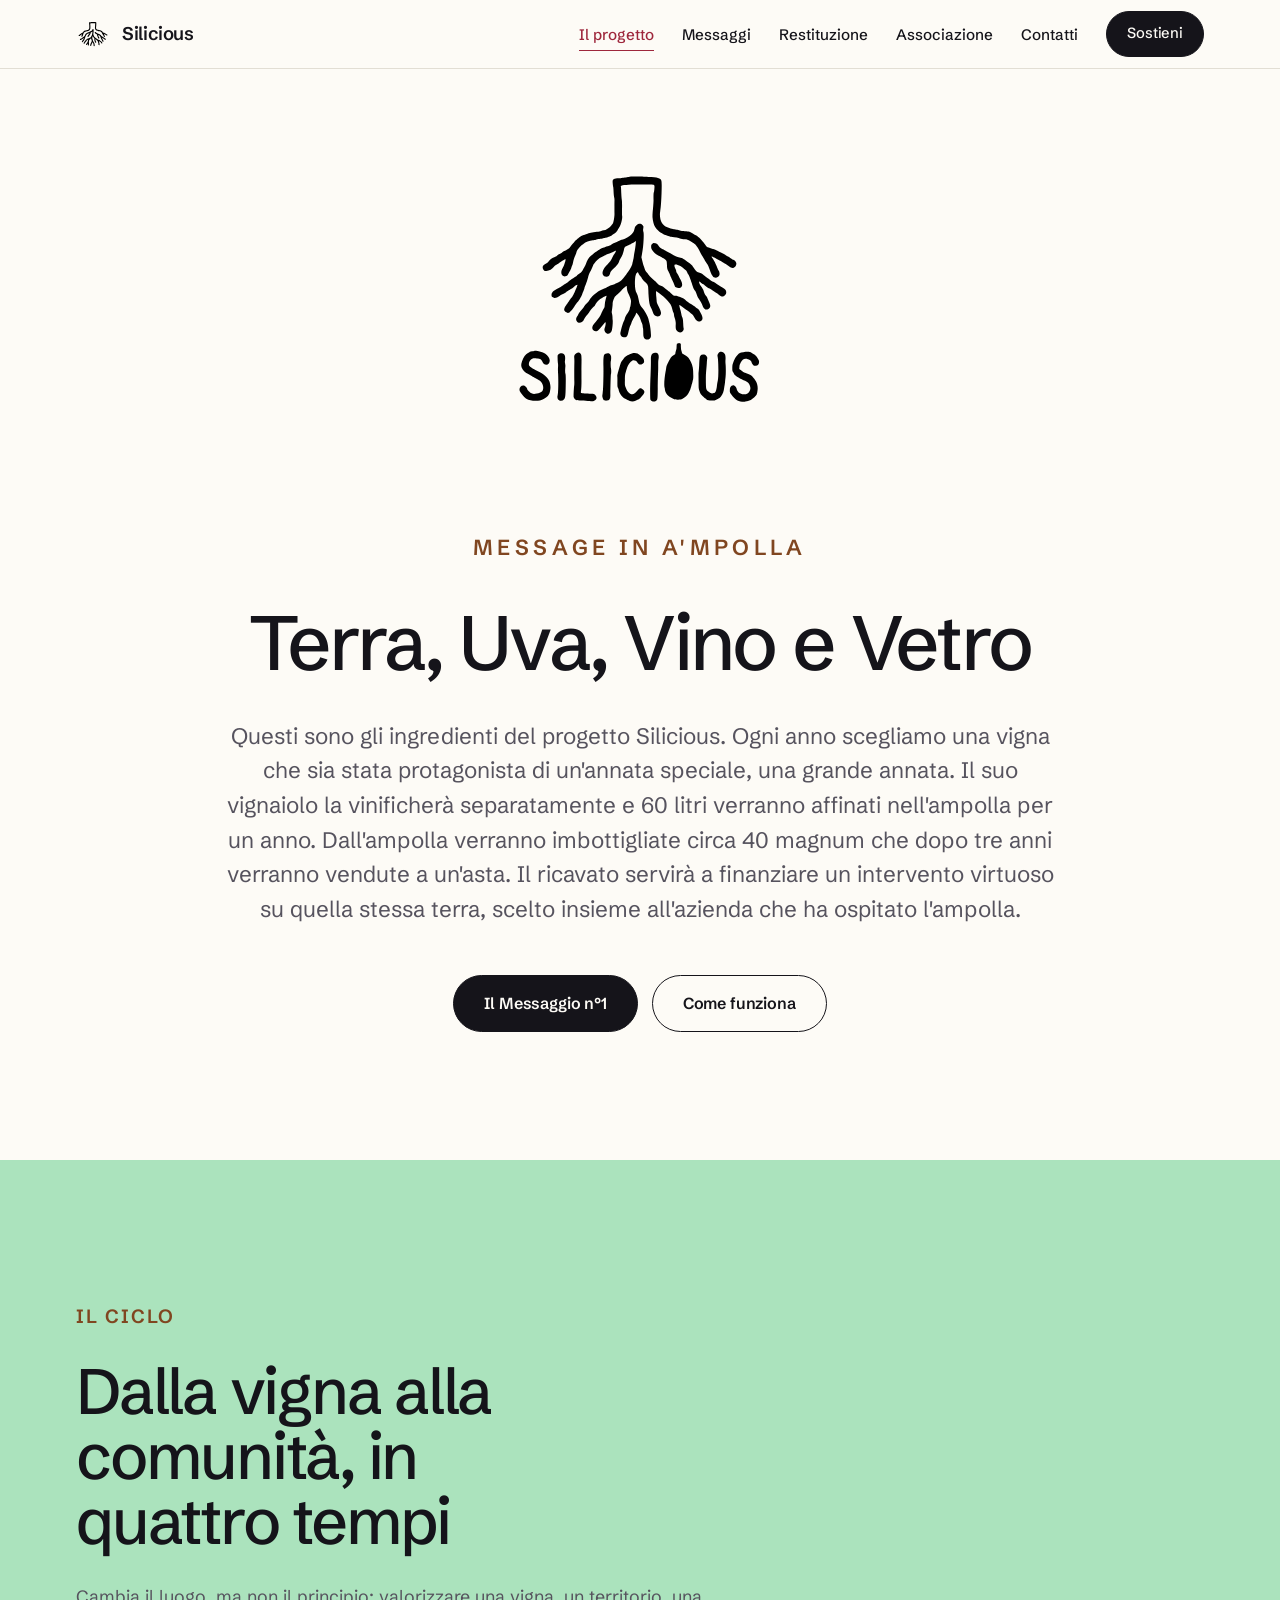
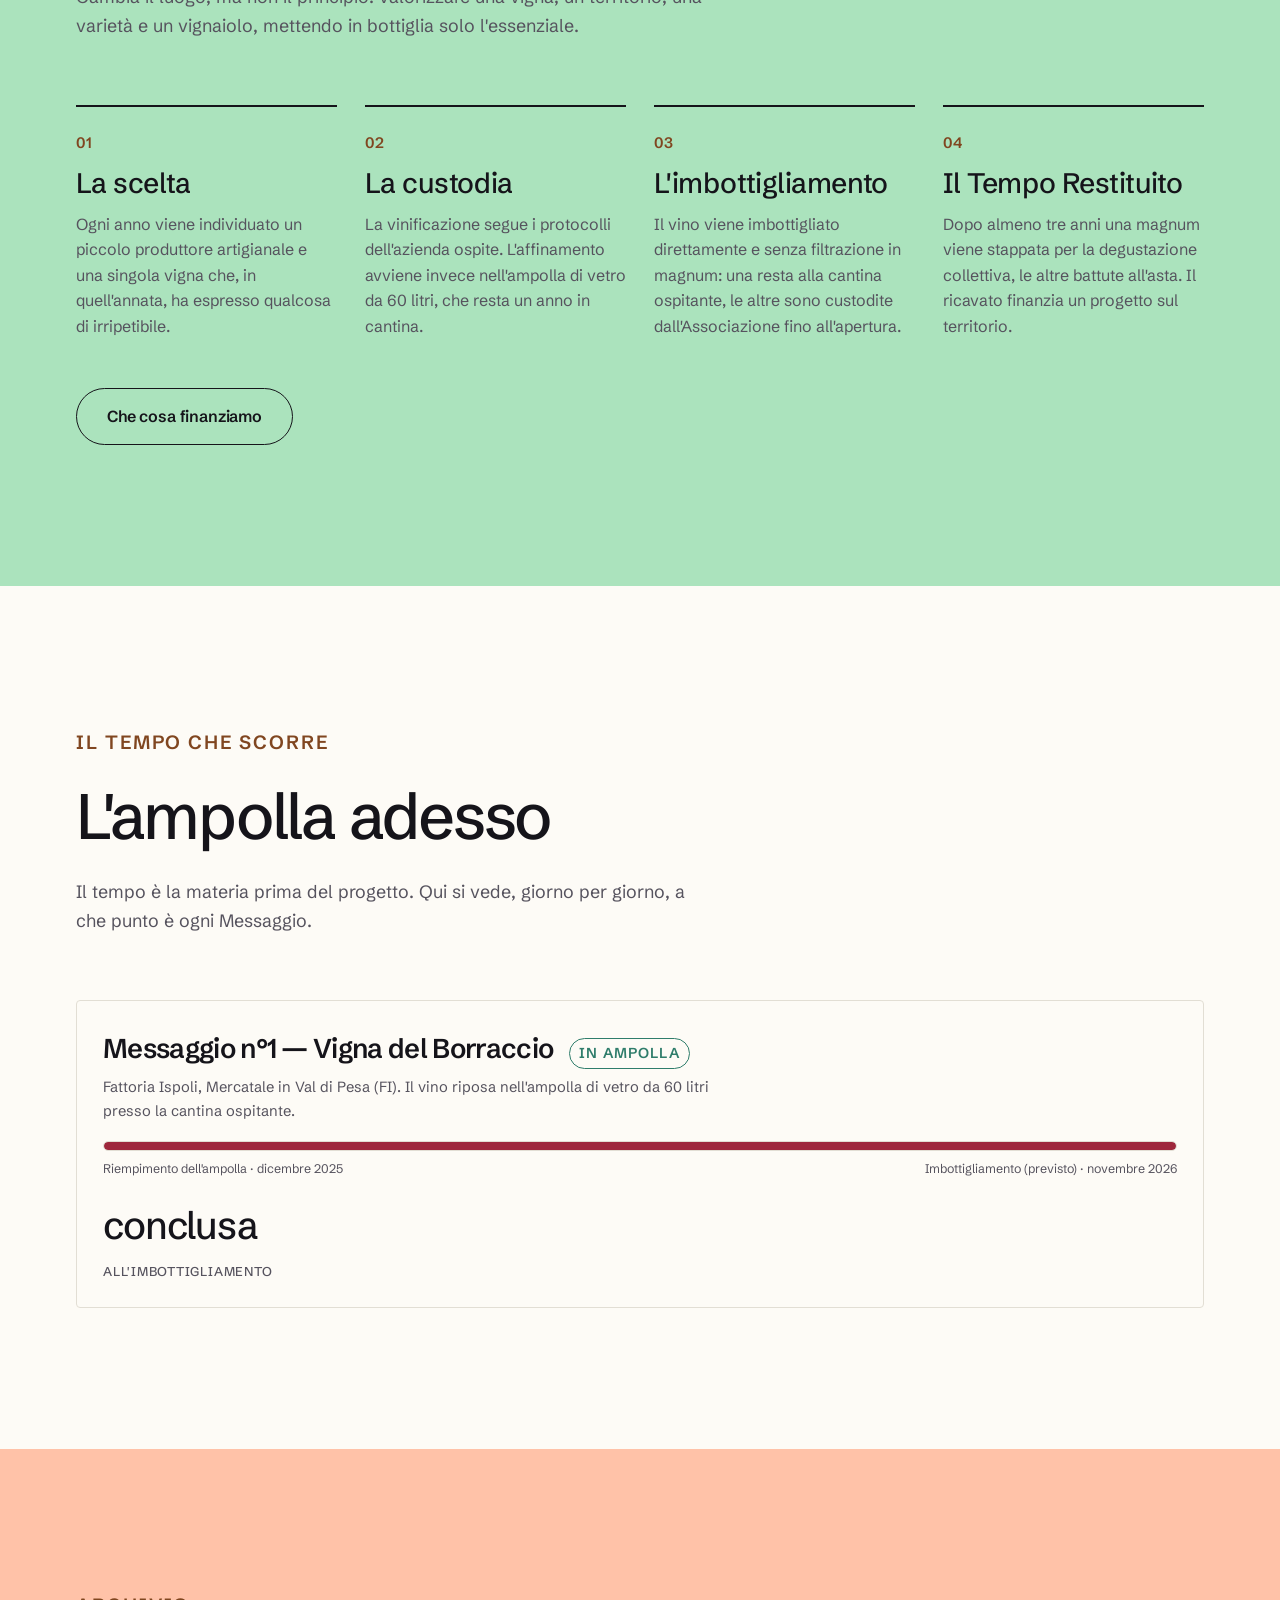
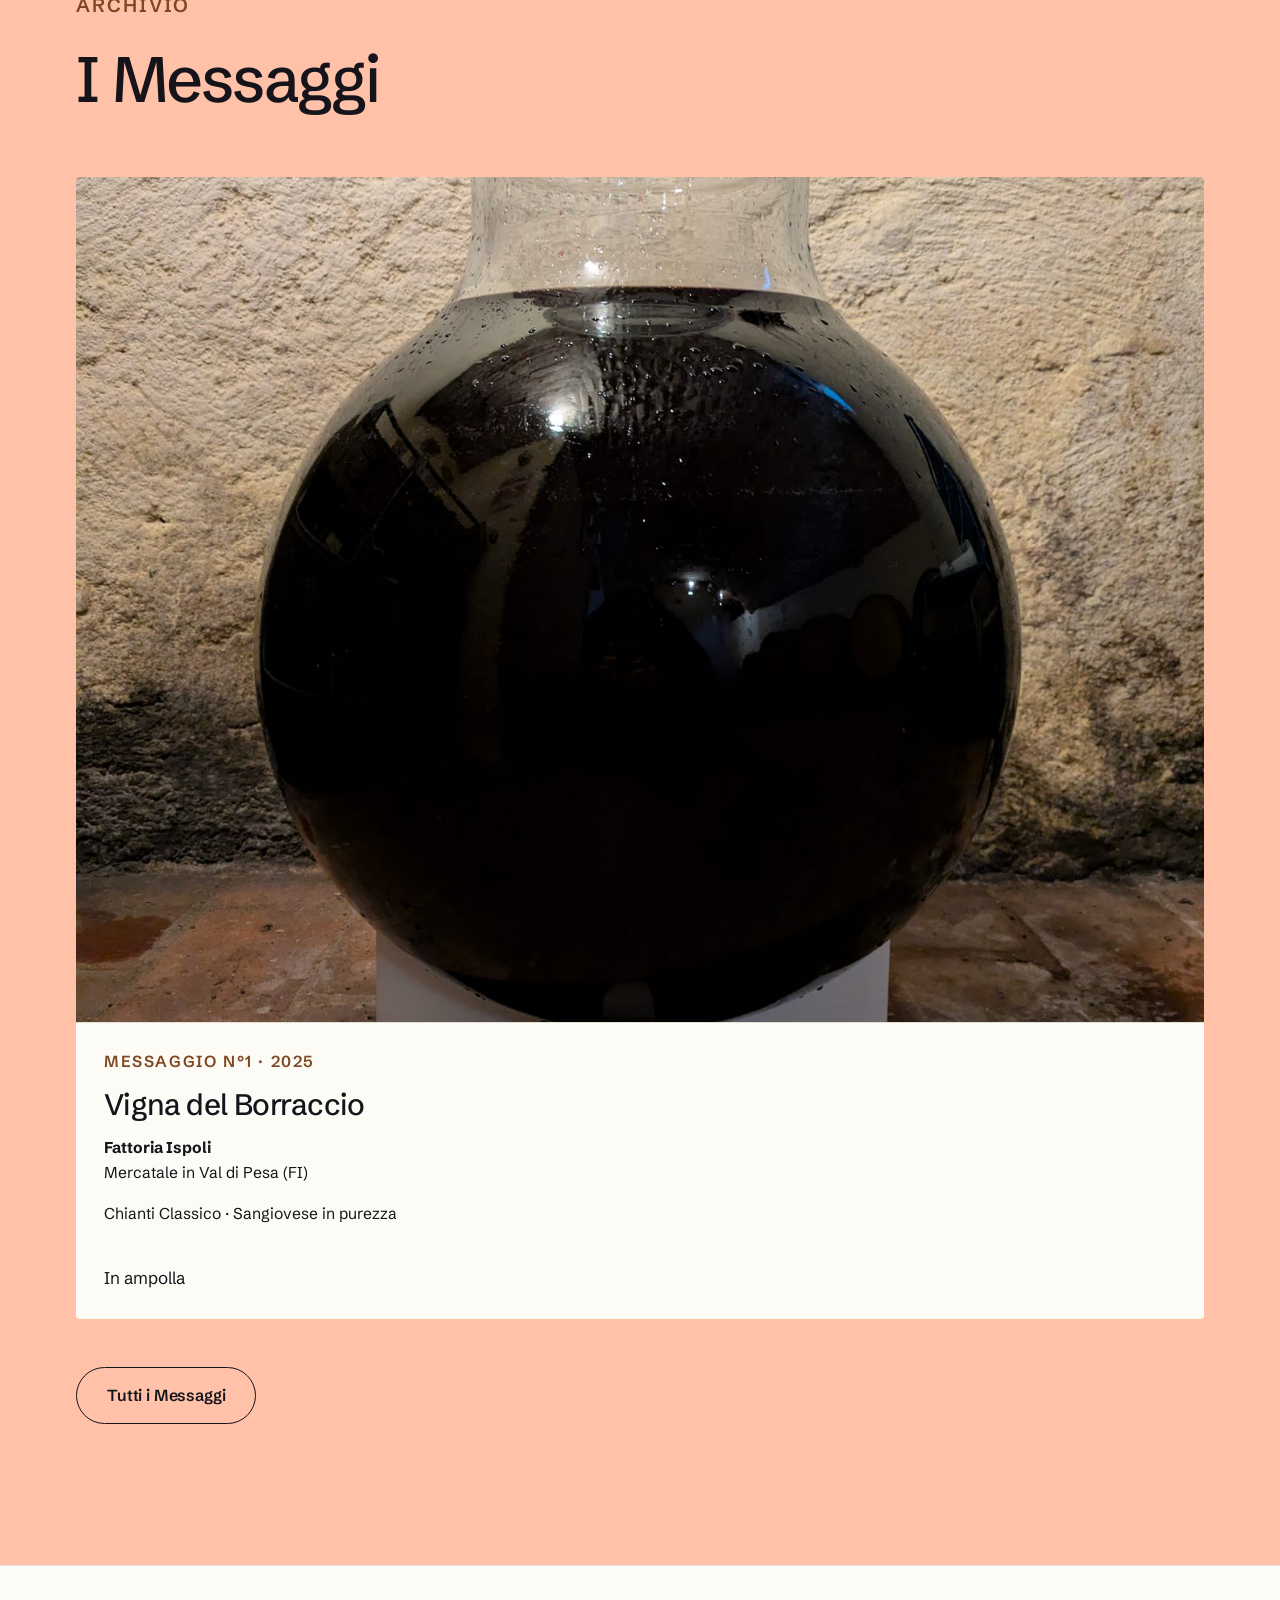
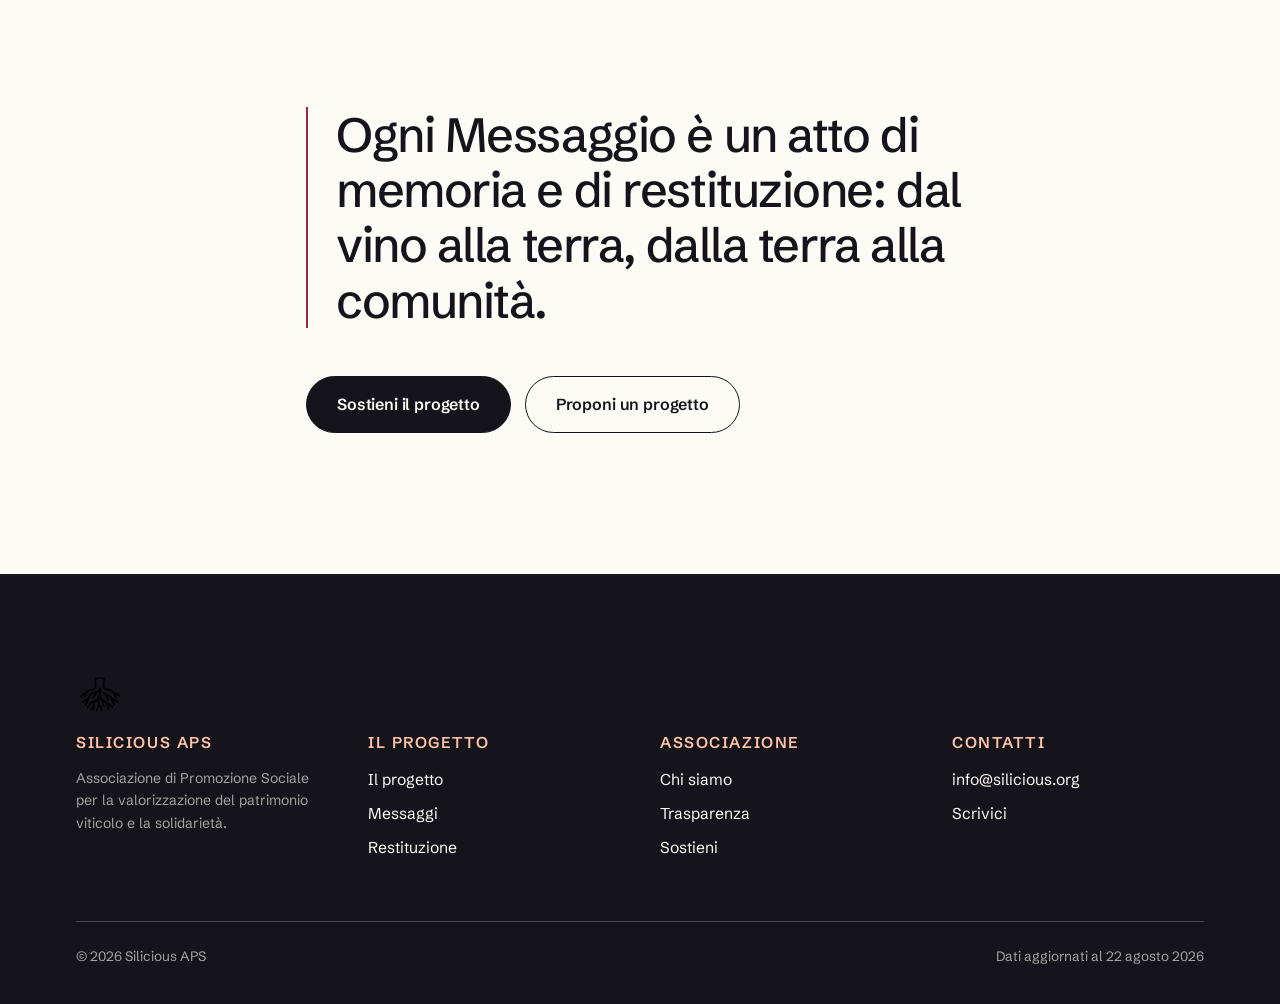
==== index.html @ 5ce710e5 "Tolta l'illustrazione, picciolo rifatto sulla foto, marchio con margini veri - Illustrazione rimossa" ====
<!DOCTYPE html>
<html lang="it">
<head>
<meta charset="utf-8">
<meta name="viewport" content="width=device-width, initial-scale=1">
<title>Silicious — Message in a'mpolla</title>
<meta name="description" content="Ogni anno un solo vino, da una sola vigna e dal suo vignaiolo, custodito in un'ampolla di vetro da 60 litri. Silicious APS trasforma il tempo del vino in progetti per la terra e per la comunità.">
<link rel="canonical" href="https://silicious.org/">
<link rel="alternate" hreflang="it" href="https://silicious.org/">
<link rel="icon" href="assets/img/logo-mark.svg?v=3" type="image/svg+xml">
<meta property="og:type" content="website">
<meta property="og:title" content="Silicious — Message in a'mpolla">
<meta property="og:description" content="Un solo vino, una sola vigna, un'ampolla di vetro da 60 litri. Ogni Messaggio è un atto di memoria e di restituzione.">
<meta property="og:url" content="https://silicious.org/">
<meta property="og:image" content="https://silicious.org/assets/img/logo.png">
<meta property="og:locale" content="it_IT">
<link rel="preconnect" href="https://fonts.googleapis.com">
<link rel="preconnect" href="https://fonts.gstatic.com" crossorigin>
<link href="https://fonts.googleapis.com/css2?family=Schibsted+Grotesk:wght@400;500;600;700&display=swap" rel="stylesheet">
<link rel="stylesheet" href="assets/css/style.css">
</head>
<body>
<a class="salta-al-contenuto" href="#contenuto">Salta al contenuto</a>

<header class="site-header">
  <div class="container">
    <a class="marchio" href="index.html">
      <img src="assets/img/logo-mark.svg?v=3" alt="" width="38" height="38">
      <b>Silicious</b>
    </a>
    <button class="menu-toggle" aria-expanded="false" aria-controls="nav-principale">Menu</button>
    <nav class="nav" id="nav-principale" aria-label="Navigazione principale">
      <ul>
        <li><a href="index.html" aria-current="page">Il progetto</a></li>
        <li><a href="messaggi/index.html">Messaggi</a></li>
        <li><a href="progetti/index.html">Restituzione</a></li>
        <li><a href="associazione/index.html">Associazione</a></li>
        <li><a href="contatti/index.html">Contatti</a></li>
        <li><a class="btn" href="sostieni/index.html">Sostieni</a></li>
      </ul>
    </nav>
  </div>
</header>

<main id="contenuto">

  <section class="hero">
    <div class="container">
      <img class="logo-grande" src="assets/img/logo.svg?v=3" alt="Silicious" width="260" height="260">
      <p class="tagline">Message in a'mpolla</p>
      <h1 class="payoff">Terra, Uva, Vino e Vetro</h1>
      <p class="sottotitolo">Questi sono gli ingredienti del progetto Silicious. Ogni anno
        scegliamo una vigna che sia stata protagonista di un'annata speciale, una grande annata.
        Il suo vignaiolo la vinificherà separatamente e 60 litri verranno affinati nell'ampolla
        per un anno. Dall'ampolla verranno imbottigliate circa 40 magnum che dopo tre anni
        verranno vendute a un'asta. Il ricavato servirà a finanziare un intervento virtuoso su
        quella stessa terra, scelto insieme all'azienda che ha ospitato l'ampolla.</p>
      <div class="btn-riga">
        <a class="btn" href="messaggi/messaggio-01.html">Il Messaggio n°1</a>
        <a class="btn btn-ghost" href="#il-ciclo">Come funziona</a>
      </div>
    </div>
  </section>

  <section class="alt" id="il-ciclo">
    <div class="container">
      <div class="intestazione-sezione">
        <p class="occhiello">Il ciclo</p>
        <h2>Dalla vigna alla comunità, in quattro tempi</h2>
        <p class="guida">Cambia il luogo, ma non il principio: valorizzare una vigna, un territorio,
          una varietà e un vignaiolo, mettendo in bottiglia solo l'essenziale.</p>
      </div>
      <div class="griglia griglia-4">
        <article class="passo">
          <span class="num">01</span>
          <h3>La scelta</h3>
          <p>Ogni anno viene individuato un piccolo produttore artigianale e una singola vigna che,
            in quell'annata, ha espresso qualcosa di irripetibile.</p>
        </article>
        <article class="passo">
          <span class="num">02</span>
          <h3>La custodia</h3>
          <p>La vinificazione segue i protocolli dell'azienda ospite. L'affinamento avviene invece
            nell'ampolla di vetro da 60 litri, che resta un anno in cantina.</p>
        </article>
        <article class="passo">
          <span class="num">03</span>
          <h3>L'imbottigliamento</h3>
          <p>Il vino viene imbottigliato direttamente e senza filtrazione in magnum: una resta alla
            cantina ospitante, le altre sono custodite dall'Associazione fino all'apertura.</p>
        </article>
        <article class="passo">
          <span class="num">04</span>
          <h3>Il Tempo Restituito</h3>
          <p>Dopo almeno tre anni una magnum viene stappata per la degustazione collettiva, le altre
            battute all'asta. Il ricavato finanzia un progetto sul territorio.</p>
        </article>
      </div>
      <div class="btn-riga">
        <a class="btn btn-ghost" href="progetti/index.html">Che cosa finanziamo</a>
      </div>
    </div>
  </section>

  <section>
    <div class="container">
      <div class="intestazione-sezione">
        <p class="occhiello">Il tempo che scorre</p>
        <h2>L'ampolla adesso</h2>
        <p class="guida">Il tempo è la materia prima del progetto. Qui si vede, giorno per giorno,
          a che punto è ogni Messaggio.</p>
      </div>
      <div data-blocco="tempo"></div>
    </div>
  </section>

  <section class="alt">
    <div class="container">
      <div class="intestazione-sezione">
        <p class="occhiello">Archivio</p>
        <h2>I Messaggi</h2>
      </div>
      <div class="griglia griglia-3" data-blocco="archivio" data-base=""></div>
      <div class="btn-riga">
        <a class="btn btn-ghost" href="messaggi/index.html">Tutti i Messaggi</a>
      </div>
    </div>
  </section>

  <section class="bordo-sopra">
    <div class="container stretto centro">
      <blockquote class="citazione" style="text-align:left">
        Ogni Messaggio è un atto di memoria e di restituzione: dal vino alla terra,
        dalla terra alla comunità.
      </blockquote>
      <div class="btn-riga" style="justify-content:flex-start">
        <a class="btn" href="sostieni/index.html">Sostieni il progetto</a>
        <a class="btn btn-ghost" href="progetti/index.html#proponi">Proponi un progetto</a>
      </div>
    </div>
  </section>

</main>

<footer class="site-footer">
  <div class="container">
    <img class="logo-piede" src="assets/img/logo-mark.svg?v=3" alt="" width="44" height="44">
    <div class="griglia griglia-4">
      <div>
        <h4>Silicious APS</h4>
        <p class="piccolo guida">Associazione di Promozione Sociale per la valorizzazione del
          patrimonio viticolo e la solidarietà.</p>
      </div>
      <div>
        <h4>Il progetto</h4>
        <ul>
          <li><a href="index.html">Il progetto</a></li>
          <li><a href="messaggi/index.html">Messaggi</a></li>
          <li><a href="progetti/index.html">Restituzione</a></li>
        </ul>
      </div>
      <div>
        <h4>Associazione</h4>
        <ul>
          <li><a href="associazione/index.html">Chi siamo</a></li>
          <li><a href="associazione/index.html#trasparenza">Trasparenza</a></li>
          <li><a href="sostieni/index.html">Sostieni</a></li>
        </ul>
      </div>
      <div>
        <h4>Contatti</h4>
        <ul>
          <li><a data-mailto href="#"></a></li>
          <li><a href="contatti/index.html">Scrivici</a></li>
        </ul>
      </div>
    </div>
    <div class="coda">
      <span>© <span data-testo="anno">2026</span> Silicious APS</span>
      <span>Dati aggiornati al <span data-testo="aggiornato">—</span></span>
    </div>
  </div>
</footer>

<script src="data/contenuti.js"></script>
<script src="assets/js/site.js"></script>
</body>
</html>
---- assets/css/style.css ----
/* ==========================================================================
   Silicious APS — foglio di stile unico
   Palette e tipografia del progetto. Modificare qui i colori del sito.
   ========================================================================== */

/* --------------------------------------------------------------------------
   PALETTE E CARATTERE
   Un solo carattere su tutto il sito, usato in pesi diversi.
   I colori sono tutti qui: cambiando questo blocco cambia tutto il sito.
   -------------------------------------------------------------------------- */

:root {
  /* Fondo e inchiostro */
  --carta:      #FDFBF6;
  --inchiostro: #15141A;
  --inchiostro-lieve: #56535E;
  --linea:      #E2DED4;

  /* I tre pastelli che si alternano di sezione in sezione */
  --pastello-1: #FFC2A8;   /* pesca */
  --pastello-2: #ABE3BD;   /* verde vigna */
  --pastello-3: #ADD0F7;   /* cielo */
  --carta-alt:  var(--pastello-1);

  /* Accenti */
  --vino:  #9E273C;        /* accento primario: bottoni, numeri, sottolineature */
  --terra: #804620;        /* occhielli e dettagli */
  --vetro: #2F7D6B;        /* seconda serie nei grafici */
  --oro:   #C99A2E;

  /* Tipografia — un solo carattere, due ruoli */
  --testo:  "Schibsted Grotesk", -apple-system, BlinkMacSystemFont, "Segoe UI", Roboto, Helvetica, Arial, sans-serif;
  --titoli: var(--testo);
  --serif:  var(--testo);   /* retrocompatibilità: nessun secondo carattere */
  --sans:   var(--testo);

  /* Misure */
  --container: 1240px;
  --stretto: 780px;
  --radius: 4px;
}

/* La palette è stata scelta: pesca, verde vigna e cielo su carta calda,
   con il rosso vino come accento. Le varianti di prova sono state rimosse. */

*, *::before, *::after { box-sizing: border-box; }

html { scroll-behavior: smooth; }

body {
  margin: 0;
  background: var(--carta);
  color: var(--inchiostro);
  font-family: var(--testo);
  font-size: clamp(17px, 1.15vw, 19px);
  line-height: 1.6;
  -webkit-font-smoothing: antialiased;
  text-rendering: optimizeLegibility;
}

img, svg { max-width: 100%; height: auto; display: block; }

a { color: var(--vino); text-underline-offset: 4px; text-decoration-thickness: 1.5px; }
a:hover { color: var(--inchiostro); }

h1, h2, h3, h4 {
  font-family: var(--titoli);
  font-weight: 500;
  line-height: 1.02;
  letter-spacing: -0.035em;
  margin: 0 0 .45em;
  text-wrap: balance;
}
h1 { font-size: clamp(3rem, 8.5vw, 6.5rem); }
h2 { font-size: clamp(2.2rem, 5.6vw, 4rem); }
h3 { font-size: clamp(1.35rem, 2.4vw, 1.85rem); letter-spacing: -0.02em; }
h4 { font-size: 1rem; font-weight: 600; letter-spacing: 0; }
p  { margin: 0 0 1em; }

.container { width: 100%; max-width: var(--container); margin-inline: auto; padding-inline: clamp(24px, 5vw, 56px); }
.stretto   { max-width: var(--stretto); }

/* Il testo lungo va tenuto stretto: righe da 65-75 caratteri, non di più. */
section p, .racconto-annata p, .dati dd { max-width: 68ch; }

.occhiello {
  font-size: clamp(1rem, 1.5vw, 1.35rem);
  font-weight: 600;
  letter-spacing: .1em;
  text-transform: uppercase;
  color: var(--terra);
  margin: 0 0 1.4em;
}

.guida { color: var(--inchiostro-lieve); }
.piccolo { font-size: .875rem; }
.centro { text-align: center; }

/* ------------------------------- Header --------------------------------- */

.site-header {
  position: sticky; top: 0; z-index: 50;
  background: color-mix(in srgb, var(--carta) 92%, transparent);
  backdrop-filter: blur(8px);
  border-bottom: 1px solid var(--linea);
}
.site-header .container {
  display: flex; align-items: center; gap: 24px;
  min-height: 68px;
}
.marchio { display: flex; align-items: center; gap: 12px; text-decoration: none; color: var(--inchiostro); }
.marchio svg, .marchio img { width: 34px; height: 34px; }
.marchio b { font-size: 1.15rem; font-weight: 600; letter-spacing: -0.02em; }

.nav { margin-left: auto; }
.nav ul { display: flex; gap: 28px; list-style: none; margin: 0; padding: 0; align-items: center; }
.nav a {
  color: var(--inchiostro); text-decoration: none;
  font-size: .95rem; font-weight: 500;
  padding: 6px 0; border-bottom: 1.5px solid transparent;
}
.nav a:hover { border-bottom-color: var(--terra); }
.nav a[aria-current="page"] { border-bottom-color: var(--vino); color: var(--vino); }

/* Il bottone dentro il menu è pur sempre una ".nav a": senza queste righe
   eredita il colore scuro del testo di navigazione e diventa nero su nero. */
.nav a.btn,
.nav a.btn[aria-current="page"] {
  color: var(--carta); border: 1.5px solid var(--inchiostro); border-bottom-color: var(--inchiostro);
}
.nav a.btn:hover { color: #fff; border-color: var(--vino); }

.menu-toggle {
  display: none; margin-left: auto;
  background: none; border: 1px solid var(--linea); border-radius: var(--radius);
  padding: 8px 12px; font: inherit; font-size: .85rem; cursor: pointer; color: inherit;
}

@media (max-width: 860px) {
  .menu-toggle { display: block; }
  .nav { display: none; margin-left: 0; width: 100%; }
  .site-header .container { flex-wrap: wrap; padding-block: 12px; }
  .nav.aperto { display: block; }
  .nav ul { flex-direction: column; align-items: flex-start; gap: 2px; padding-bottom: 14px; }
  .nav li { width: 100%; }
  .nav a { display: block; padding: 10px 0; border-bottom: 1px solid var(--linea); width: 100%; }
}

/* ------------------------------ Bottoni --------------------------------- */

.btn {
  display: inline-block;
  background: var(--inchiostro); color: var(--carta);
  padding: 15px 30px; border-radius: 999px;
  font-size: 1rem; font-weight: 600; letter-spacing: -0.01em;
  text-decoration: none; border: 1.5px solid var(--inchiostro); cursor: pointer;
  transition: background .15s ease, color .15s ease, border-color .15s ease;
}
.btn:hover { background: var(--vino); border-color: var(--vino); color: #fff; }
.btn-ghost { background: transparent; color: var(--inchiostro); }
.btn-ghost:hover { background: var(--inchiostro); border-color: var(--inchiostro); color: var(--carta); }
.btn-riga { display: flex; flex-wrap: wrap; gap: 14px; margin-top: clamp(32px, 4vw, 48px); }

/* Nel menu il bottone resta piccolo, altrimenti sfonda la barra. */
.nav .btn { padding: 10px 20px; font-size: .92rem; }

/* ------------------------------ Sezioni --------------------------------- */

section { padding-block: clamp(72px, 11vw, 160px); }
section.bordo-sopra { border-top: 1px solid var(--linea); }

/* I pastelli si alternano da soli lungo la pagina: nessuna classe da scegliere
   a mano, basta marcare la sezione come "alt". */
section.alt:nth-of-type(3n+1) { background: var(--pastello-1); }
section.alt:nth-of-type(3n+2) { background: var(--pastello-2); }
section.alt:nth-of-type(3n)   { background: var(--pastello-3); }

/* Il titolo va tenuto corto perché è grande; il paragrafo sotto no, altrimenti
   verrebbe strozzato su tre parole per riga. */
.intestazione-sezione { max-width: 74ch; margin-bottom: clamp(40px, 5vw, 72px); }
.intestazione-sezione h1,
.intestazione-sezione h2 { max-width: 18ch; }
.intestazione-sezione p.guida { max-width: 58ch; font-size: 1.05em; }

/* -------------------------------- Hero ---------------------------------- */

/* L'apertura è centrata: il marchio disegnato sta al centro della pagina e
   tutto quello che segue si allinea a lui. */
.hero { padding-block: clamp(48px, 7vw, 96px) clamp(64px, 10vw, 140px); text-align: center; }
.hero .logo-grande {
  width: min(300px, 62vw); margin: 0 auto clamp(40px, 6vw, 72px); color: var(--inchiostro);
}
.hero .payoff {
  font-size: clamp(2.4rem, 6.4vw, 4.8rem);
  font-weight: 500; line-height: 1.05; letter-spacing: -0.035em;
  max-width: 20ch; margin: 0 auto .45em; color: var(--inchiostro);
}
.hero .sottotitolo {
  max-width: 60ch; margin: 0 auto; color: var(--inchiostro-lieve);
  font-size: clamp(1.1rem, 1.8vw, 1.4rem); line-height: 1.55;
}
.hero .btn-riga { justify-content: center; }
/* Senza margin-inline auto il blocco resterebbe a sinistra e il testo si
   centrerebbe dentro di lui invece che nella pagina. */
.hero .tagline { margin: 0 auto clamp(24px, 3vw, 38px); max-width: none; }

.tagline {
  font-size: clamp(1.05rem, 1.7vw, 1.45rem); font-weight: 600;
  letter-spacing: .2em; text-transform: uppercase; color: var(--terra);
  margin: 0 0 clamp(20px, 3vw, 34px);
}

/* ------------------------------- Griglie -------------------------------- */

.griglia { display: grid; gap: 28px; }
.griglia-2 { grid-template-columns: repeat(auto-fit, minmax(280px, 1fr)); }
.griglia-3 { grid-template-columns: repeat(auto-fit, minmax(260px, 1fr)); }
.griglia-4 { grid-template-columns: repeat(auto-fit, minmax(210px, 1fr)); }

/* --------------------------------- KPI ---------------------------------- */

.kpi { text-align: left; border-top: 2px solid var(--inchiostro); padding-top: 20px; }
.kpi .numero {
  font-size: clamp(3rem, 6.5vw, 4.6rem); font-weight: 500; letter-spacing: -0.045em;
  line-height: .95; color: var(--inchiostro); display: block; margin-bottom: 14px;
}
.kpi .etichetta {
  font-size: 1.08rem; letter-spacing: .05em; text-transform: uppercase;
  color: var(--inchiostro-lieve); font-weight: 600;
}
.kpi .nota { font-size: .8rem; color: var(--terra); margin-top: 6px; }

/* ------------------------------- Schede --------------------------------- */

.scheda {
  background: var(--carta);
  border: 0; border-radius: var(--radius);
  padding: clamp(28px, 3vw, 40px);
  display: flex; flex-direction: column;
}
section.alt .scheda { background: var(--carta); }
.scheda h3 { margin-bottom: .5em; }
.scheda p:last-child { margin-bottom: 0; }
.scheda p { font-size: .98rem; }
.scheda .meta {
  font-size: 1rem; letter-spacing: .1em; text-transform: uppercase;
  color: var(--terra); margin-bottom: 16px; font-weight: 600;
}
.scheda-link { text-decoration: none; color: inherit; transition: transform .2s ease; }
.scheda-link:hover { transform: translateY(-4px); }
.scheda .piede { margin-top: auto; padding-top: 22px; }

/* Passi del ciclo */
.passo { position: relative; padding-top: 24px; border-top: 2px solid var(--inchiostro); }
.passo .num {
  font-size: .95rem; font-weight: 600; color: var(--terra);
  display: block; margin-bottom: 14px; letter-spacing: .08em;
}
.passo h3 { font-size: clamp(1.4rem, 2.2vw, 1.9rem); margin-bottom: .5em; }
.passo p { font-size: 1rem; color: var(--inchiostro-lieve); margin-bottom: 0; }

/* ---------------------------- Barre del tempo --------------------------- */

.tempo { border: 1px solid var(--linea); border-radius: var(--radius); padding: 26px; background: var(--carta); }
.tempo + .tempo { margin-top: 18px; }
.tempo .testata { display: flex; flex-wrap: wrap; gap: 8px 16px; align-items: baseline; margin-bottom: 6px; }
.tempo .titolo { font-size: clamp(1.3rem, 2.2vw, 1.7rem); font-weight: 600; letter-spacing: -0.025em; }
.tempo .fase {
  font-size: .9rem; letter-spacing: .08em; text-transform: uppercase; font-weight: 600;
  padding: 3px 9px; border-radius: 999px; border: 1px solid var(--linea); color: var(--inchiostro-lieve);
}
.tempo .fase.ampolla   { border-color: var(--vetro); color: var(--vetro); }
.tempo .fase.bottiglia { border-color: var(--vino);  color: var(--vino); }
.tempo .fase.conclusa  { border-color: var(--terra); color: var(--terra); }
.tempo .sottotesto { color: var(--inchiostro-lieve); font-size: .92rem; margin-bottom: 18px; }

.barra { height: 10px; background: rgba(21, 20, 26, .09); border: 1px solid var(--linea); border-radius: 999px; overflow: hidden; }
.barra > i { display: block; height: 100%; background: var(--vino); border-radius: 999px; transition: width .6s ease; }
.barra-estremi {
  display: flex; justify-content: space-between; gap: 12px;
  font-size: .78rem; color: var(--inchiostro-lieve); margin-top: 8px;
}
.conto {
  font-size: clamp(1.8rem, 3vw, 2.4rem); font-weight: 500; letter-spacing: -0.03em; color: var(--inchiostro);
  margin-top: 16px; display: block;
}
.conto small { font-family: var(--sans); font-size: .8rem; color: var(--inchiostro-lieve); letter-spacing: .06em; text-transform: uppercase; display: block; margin-top: 4px; }

/* ------------------------------ Immagini -------------------------------- */

.figura { margin: 0; }
.figura img {
  width: 100%; border-radius: var(--radius);
  background: var(--carta-alt); border: 1px solid var(--linea);
}
.figura figcaption {
  font-size: .86rem; line-height: 1.55; color: var(--inchiostro-lieve);
  margin-top: 12px; padding-left: 14px; border-left: 2px solid var(--terra);
}

.banda-immagine { padding-block: 0; }
.banda-immagine img {
  width: 100%; height: clamp(280px, 52vh, 560px); object-fit: cover;
  border-block: 1px solid var(--linea);
}

.galleria { display: grid; gap: 32px; grid-template-columns: repeat(auto-fit, minmax(300px, 1fr)); }
.galleria .figura img { aspect-ratio: 3 / 4; object-fit: cover; }
.galleria .figura.orizzontale img { aspect-ratio: 4 / 3; }

/* Schede con fotografia di copertina */
.scheda.con-foto { padding: 0; overflow: hidden; }
.scheda.con-foto .copertina {
  width: 100%; aspect-ratio: 4 / 3; object-fit: cover;
  border-bottom: 1px solid var(--linea); background: var(--carta-alt);
}
.scheda.con-foto .corpo { padding: 26px 28px 28px; display: flex; flex-direction: column; flex: 1; }

/* ------------------------ L'ampolla che si riempie ---------------------- */

.ampolla { display: flex; align-items: center; gap: clamp(24px, 5vw, 56px); flex-wrap: wrap; }
.ampolla svg { width: min(240px, 52vw); height: auto; flex: none; }

.ampolla .vetro    { fill: none; stroke: var(--inchiostro); stroke-width: 3; }
.ampolla .acciaio  { fill: none; stroke: var(--inchiostro); stroke-width: 3; stroke-linejoin: round; }
.ampolla .sostegno { fill: none; stroke: var(--inchiostro); stroke-width: 3; stroke-linecap: round; }
.ampolla .riflesso { fill: none; stroke: var(--carta); stroke-width: 5; opacity: .55; stroke-linecap: round; }
.ampolla .pelo     { fill: rgba(255, 255, 255, .35); }

/* --salita è scritta sull'elemento dal JavaScript: 0 = ampolla piena di tempo,
   190 = fase appena cominciata. L'animazione parte dal fondo e sale fino lì.
   Senza animazione (o con "riduci animazioni") resta comunque il valore giusto. */
.ampolla .livello {
  transform: translateY(var(--salita, 190px));
  animation: si-riempie 1.6s cubic-bezier(.22, .61, .36, 1);
}
@keyframes si-riempie { from { transform: translateY(190px); } }

.ampolla-legenda { display: flex; flex-direction: column; gap: 8px; min-width: 210px; }
.ampolla-percento {
  font-size: clamp(3rem, 7vw, 4.4rem); font-weight: 500; letter-spacing: -0.045em; line-height: .95;
  color: var(--vino);
}
.ampolla-fase {
  font-size: .98rem; letter-spacing: .08em; text-transform: uppercase;
  color: var(--terra); font-weight: 600;
}
.ampolla-manca { color: var(--inchiostro-lieve); font-size: .95rem; }

/* --------------------------------- Mappa -------------------------------- */

.mappa-attesa {
  border: 1px dashed var(--linea); border-radius: var(--radius);
  padding: 32px; text-align: center;
  background:
    repeating-linear-gradient(45deg, transparent 0 12px, rgba(169, 123, 79, .05) 12px 24px),
    var(--carta-alt);
}
.mappa-attesa p:last-child { margin: 18px auto 0; max-width: 460px; }
.mappa {
  height: clamp(320px, 50vh, 460px);
  border: 1px solid var(--linea); border-radius: var(--radius);
  background: var(--carta-alt); z-index: 0;
}
.mappa .leaflet-control-attribution { font-size: 11px; }

/* -------------------------- L'azienda ospitante ------------------------- */

.azienda .collegamenti { display: flex; flex-wrap: wrap; gap: 8px 20px; }
.azienda .collegamenti a { font-size: .93rem; font-weight: 500; }

/* --------------------------- Indici dell'annata ------------------------- */

.indici { margin-bottom: 48px; }
.indice {
  border-top: 2px solid var(--inchiostro); padding-top: 20px;
  display: flex; flex-direction: column; gap: 6px;
}
.indice .numero {
  font-size: clamp(3rem, 6.5vw, 4.6rem); font-weight: 500; letter-spacing: -0.045em; line-height: .95;
  color: var(--inchiostro);
}
.indice .numero small { font-size: .4em; color: var(--inchiostro-lieve); }
.indice .etichetta {
  font-size: 1.05rem; letter-spacing: .05em; text-transform: uppercase;
  font-weight: 600; color: var(--inchiostro-lieve);
}
.indice .scarto { font-size: .88rem; color: var(--terra); }
.indice .scarto.su  { color: var(--vino); }
.indice .scarto.giu { color: var(--vetro); }

/* --------------------------- Grafico dell'annata ------------------------ */

/* Su schermo stretto il grafico non si comprime — le etichette diventerebbero
   illeggibili — ma scorre in orizzontale dentro il suo contenitore. */
.grafico { margin: 0 0 44px; overflow-x: auto; padding-block: 8px; }
.grafico svg { width: 100%; min-width: 480px; height: auto; overflow: visible; }
.grafico .barra-media { fill: var(--linea); }
.grafico .barra-anno  { fill: var(--vetro); }
.grafico .linea-temp  { fill: none; stroke: var(--vino); stroke-width: 2.5; stroke-linejoin: round; }
.grafico .punto-temp  { fill: var(--vino); }
.grafico .griglia-linea { stroke: var(--linea); stroke-width: 1; }
.grafico .tacca, .grafico .etichetta-x {
  font-family: var(--sans); font-size: 14px; fill: var(--inchiostro-lieve);
}
.grafico .etichetta-x { text-anchor: middle; font-weight: 500; }
.grafico .tacca.destra { text-anchor: start; fill: var(--vino); }

.legenda-grafico {
  display: flex; flex-wrap: wrap; gap: 10px 26px; margin-top: 18px;
  font-size: .85rem; color: var(--inchiostro-lieve);
  padding-left: 0; border-left: 0;
}
.legenda-grafico .chiave {
  display: inline-block; width: 14px; height: 14px; margin-right: 8px;
  vertical-align: -2px; border-radius: 2px;
}
.legenda-grafico .chiave.media { background: var(--linea); }
.legenda-grafico .chiave.anno  { background: var(--vetro); }
.legenda-grafico .chiave.temp  { background: var(--vino); border-radius: 999px; }

.racconto-annata { max-width: var(--stretto); }
.racconto-annata p:first-child::first-letter {
  font-size: 3.2em; font-weight: 500; line-height: .8;
  float: left; padding: 4px 10px 0 0; color: var(--vino);
}
.fonte-dati {
  border-top: 1px solid var(--linea); padding-top: 16px; margin-top: 36px;
  max-width: var(--stretto);
}

/* --------------------------- Tabelle tecniche --------------------------- */

.dati { border-top: 1px solid var(--inchiostro); margin-top: 8px; }
.dati .riga {
  display: grid; grid-template-columns: minmax(160px, 34%) 1fr; gap: 8px 28px;
  padding: 16px 0; border-bottom: 1px solid var(--linea);
}
.dati dt, .dati .voce {
  font-size: .98rem; letter-spacing: .06em; text-transform: uppercase;
  font-weight: 600; color: var(--inchiostro-lieve); margin: 0;
}
.dati dd, .dati .valore { margin: 0; }
@media (max-width: 620px) { .dati .riga { grid-template-columns: 1fr; gap: 4px; } }

/* --------------------------------- Note --------------------------------- */

.nota-box {
  border-left: 4px solid var(--vino); background: var(--carta);
  padding: 24px 28px; font-size: 1.02rem; color: var(--inchiostro-lieve);
  border-radius: 0 var(--radius) var(--radius) 0;
}
.nota-box strong { color: var(--inchiostro); }

.citazione {
  font-size: clamp(1.9rem, 4.2vw, 3rem); font-weight: 500; letter-spacing: -0.03em; line-height: 1.15;
  border-left: 2px solid var(--vino); padding-left: 28px; margin: 0; color: var(--inchiostro);
}

/* ------------------------------- Moduli --------------------------------- */

.modulo { display: grid; gap: 18px; max-width: var(--stretto); }
.campo { display: flex; flex-direction: column; gap: 6px; }
.campo label { font-size: 1rem; letter-spacing: .05em; text-transform: uppercase; font-weight: 600; color: var(--inchiostro-lieve); }
.campo input, .campo textarea, .campo select {
  font: inherit; font-size: .97rem; color: var(--inchiostro);
  background: var(--carta); border: 1px solid var(--linea); border-radius: var(--radius);
  padding: 11px 13px; width: 100%;
}
.campo input:focus, .campo textarea:focus, .campo select:focus {
  outline: 2px solid var(--vino); outline-offset: 1px; border-color: var(--vino);
}
.campo textarea { min-height: 150px; resize: vertical; }
.campo .aiuto { font-size: .8rem; color: var(--inchiostro-lieve); text-transform: none; letter-spacing: 0; font-weight: 400; }

/* ------------------------------- Footer --------------------------------- */

/* Il piede è scuro: chiude la pagina e non rischia di confondersi con la
   sezione pastello che lo precede, qualunque essa sia. */
.site-footer {
  padding-block: clamp(64px, 8vw, 100px) 36px;
  font-size: .98rem;
  background: var(--inchiostro);
  color: color-mix(in srgb, var(--carta) 72%, transparent);
}
.site-footer .griglia { gap: 40px; }
.site-footer h4 {
  font-size: .98rem; letter-spacing: .1em; text-transform: uppercase;
  color: var(--pastello-1); margin-bottom: 16px;
}
.site-footer ul { list-style: none; margin: 0; padding: 0; }
.site-footer li { margin-bottom: 9px; }
.site-footer a { color: var(--carta); text-decoration: none; }
.site-footer a:hover { color: var(--pastello-1); text-decoration: underline; }
.site-footer .guida { color: color-mix(in srgb, var(--carta) 62%, transparent); }
.site-footer .coda {
  margin-top: 52px; padding-top: 24px;
  border-top: 1px solid color-mix(in srgb, var(--carta) 22%, transparent);
  display: flex; flex-wrap: wrap; gap: 8px 24px; justify-content: space-between;
  font-size: .85rem; color: color-mix(in srgb, var(--carta) 62%, transparent);
}
.site-footer .logo-piede { width: 48px; color: var(--carta); margin-bottom: 20px; }

/* ------------------------------ Utilità --------------------------------- */

.vuoto {
  border: 1px dashed var(--linea); border-radius: var(--radius);
  padding: 32px; text-align: center; color: var(--inchiostro-lieve); font-size: .95rem;
}
.salta-al-contenuto {
  position: absolute; left: -9999px;
  background: var(--inchiostro); color: var(--carta); padding: 10px 16px; z-index: 100;
}
.salta-al-contenuto:focus { left: 12px; top: 12px; }

@media (prefers-reduced-motion: reduce) {
  html { scroll-behavior: auto; }
  * { transition: none !important; animation: none !important; }
}
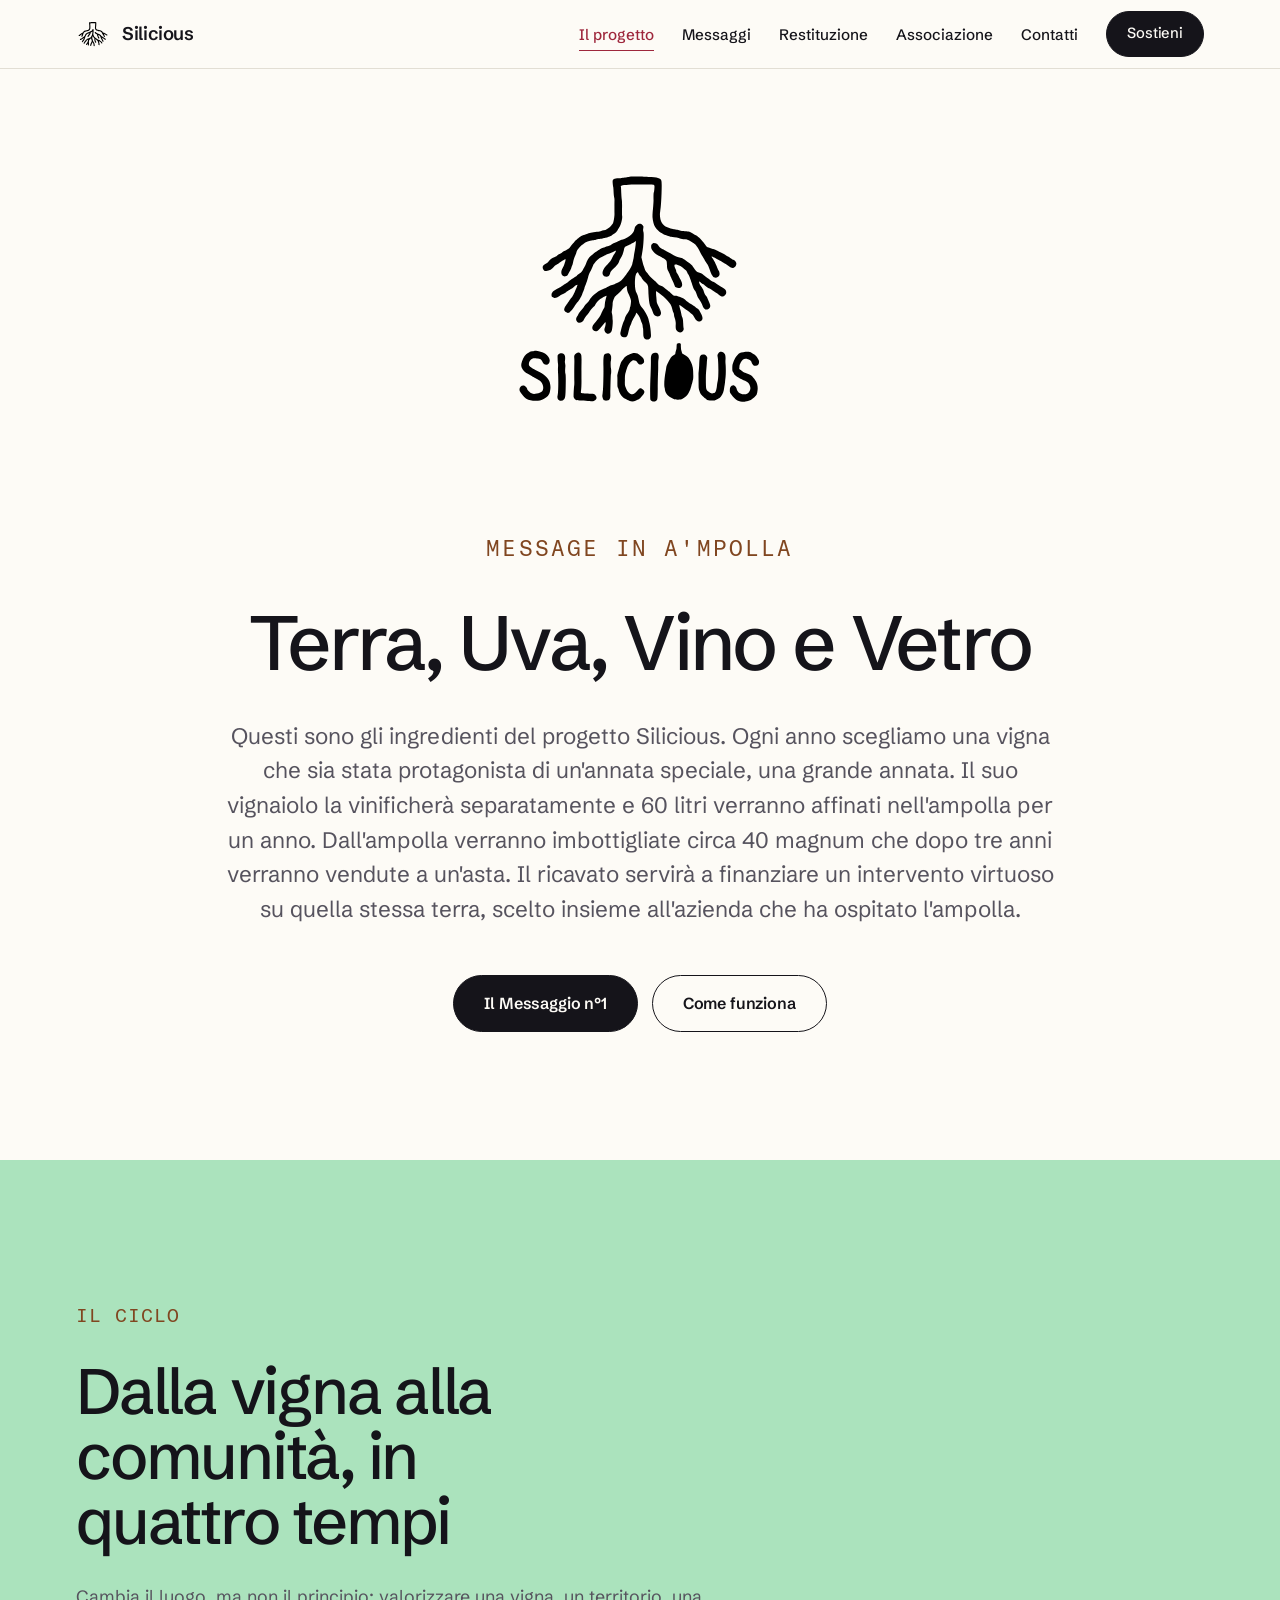
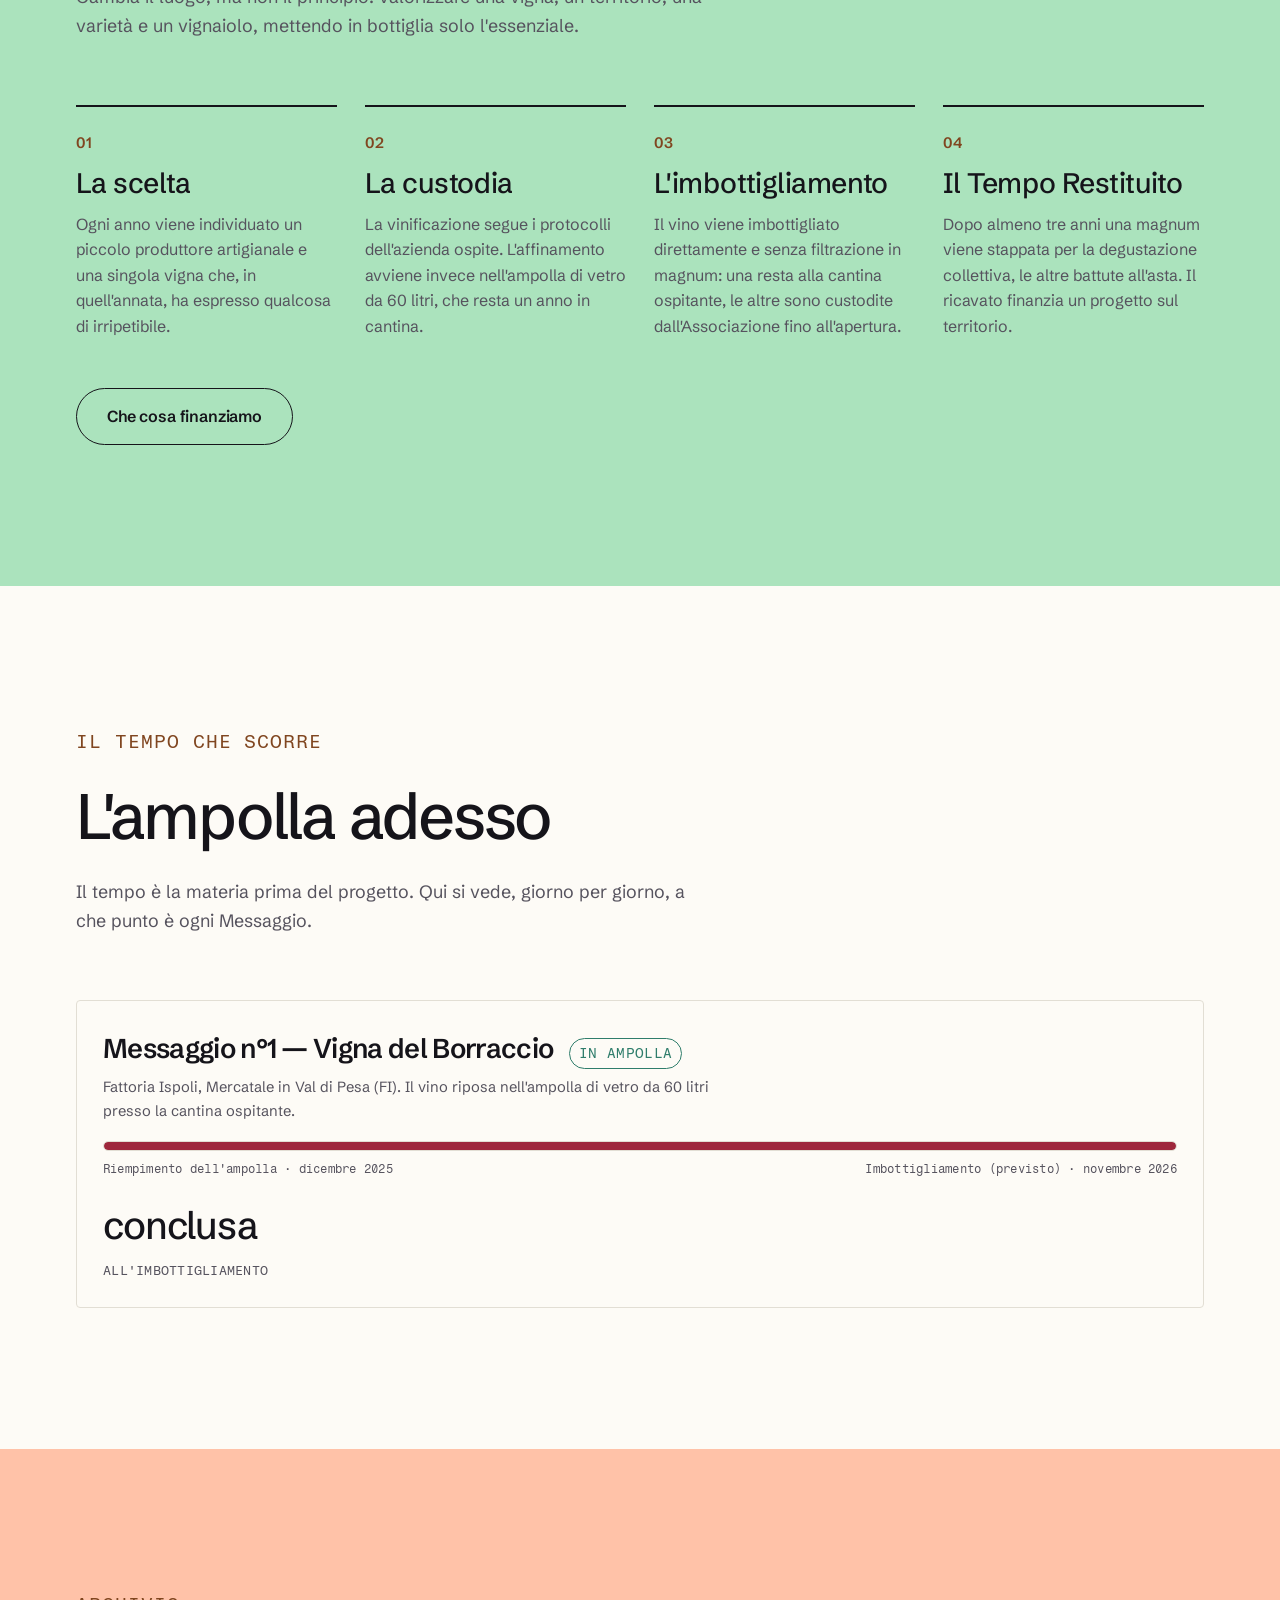
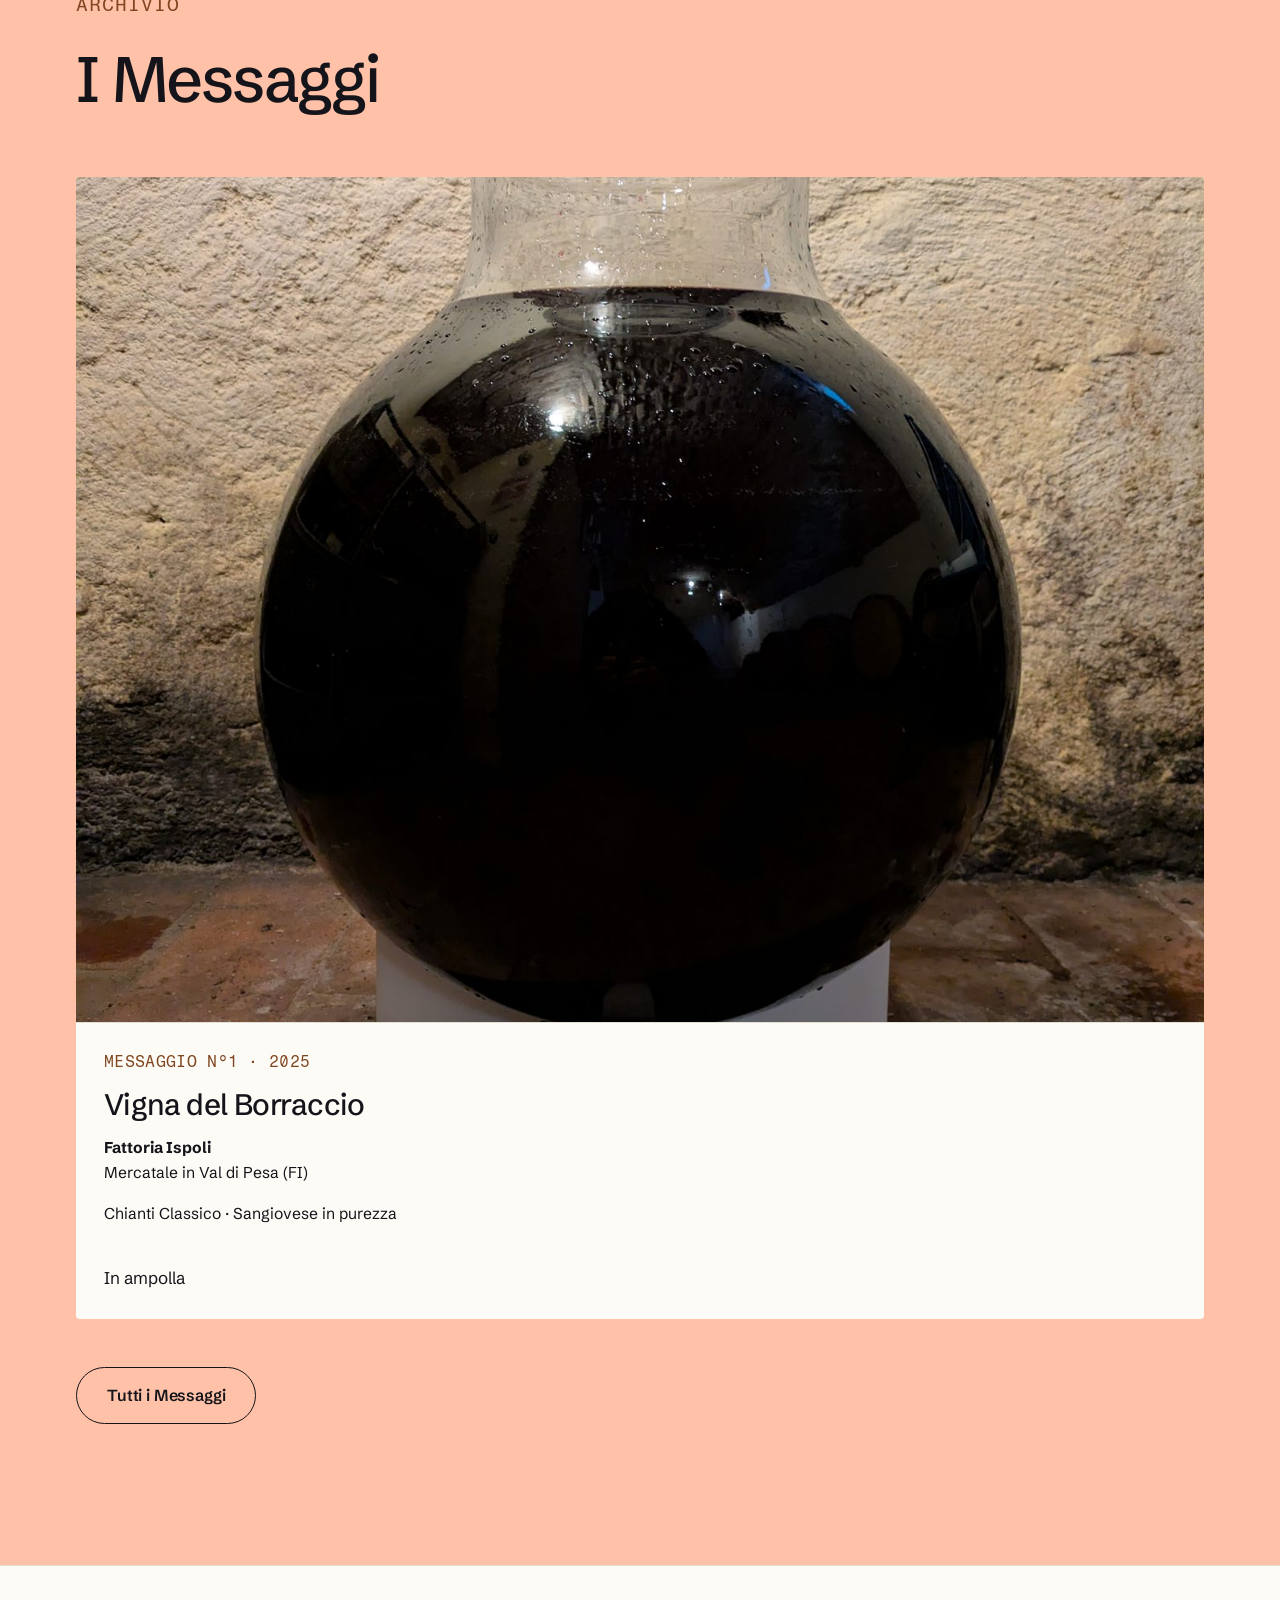
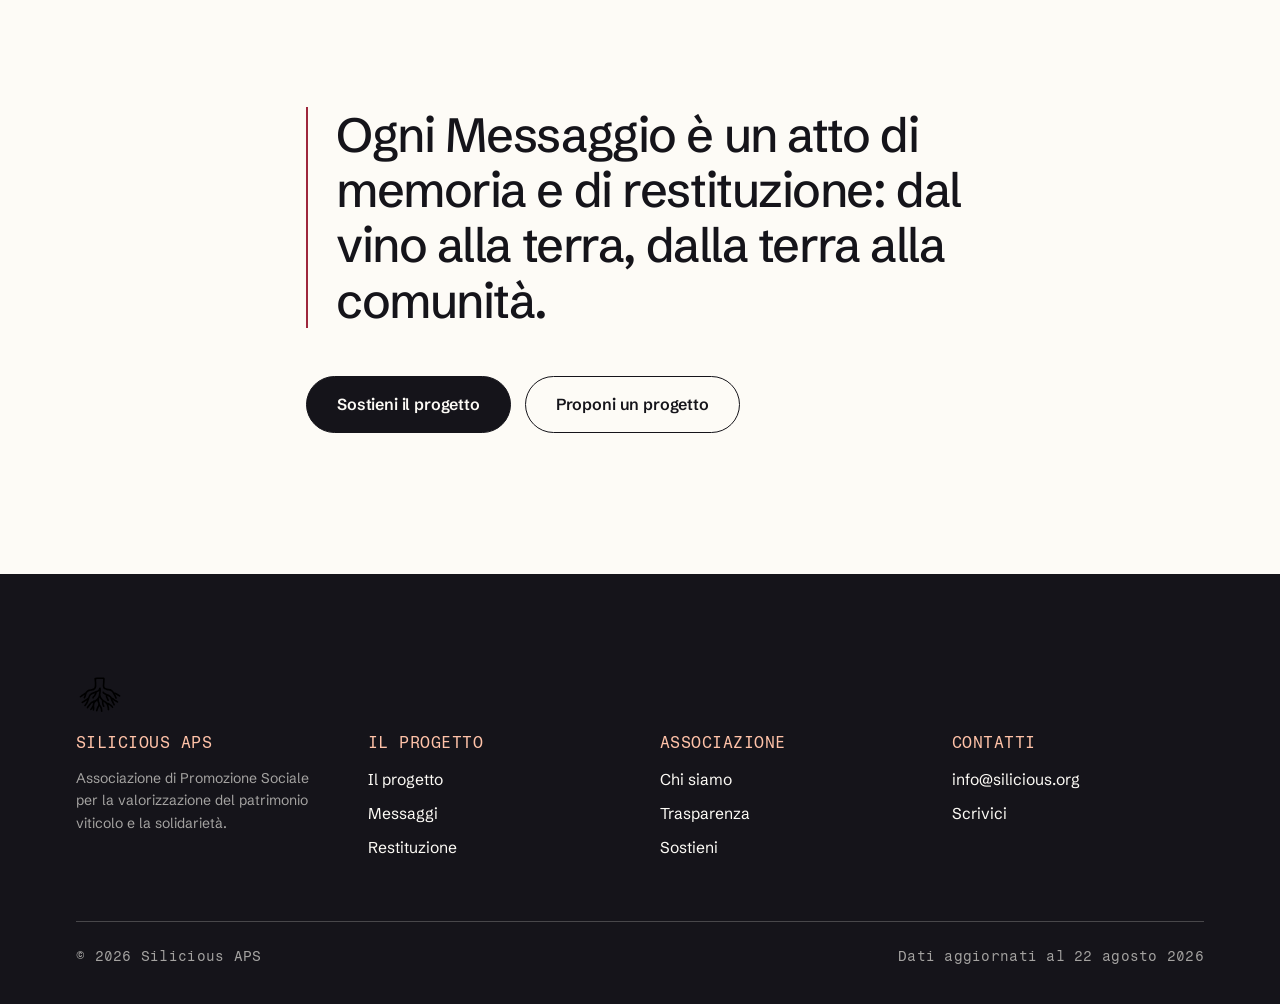
==== commit c1261178: "Etichette in monospaziato e pagina di confronto fra colore e bianco e nero Analizzati i CSS dei rife" ====
--- a/index.html
+++ b/index.html
@@ -16,7 +16,7 @@
 <meta property="og:locale" content="it_IT">
 <link rel="preconnect" href="https://fonts.googleapis.com">
 <link rel="preconnect" href="https://fonts.gstatic.com" crossorigin>
-<link href="https://fonts.googleapis.com/css2?family=Schibsted+Grotesk:wght@400;500;600;700&display=swap" rel="stylesheet">
+<link href="https://fonts.googleapis.com/css2?family=Fragment+Mono&family=Schibsted+Grotesk:wght@400;500;600;700&display=swap" rel="stylesheet">
 <link rel="stylesheet" href="assets/css/style.css">
 </head>
 <body>
--- a/assets/css/style.css
+++ b/assets/css/style.css
@@ -33,6 +33,7 @@
   --titoli: var(--testo);
   --serif:  var(--testo);   /* retrocompatibilità: nessun secondo carattere */
   --sans:   var(--testo);
+  --mono:   "Fragment Mono", ui-monospace, SFMono-Regular, Menlo, Consolas, monospace;
 
   /* Misure */
   --container: 1240px;
@@ -40,8 +41,19 @@
   --radius: 4px;
 }
 
-/* La palette è stata scelta: pesca, verde vigna e cielo su carta calda,
-   con il rosso vino come accento. Le varianti di prova sono state rimosse. */
+/* ---- Prova temporanea: versione monocromatica, per il confronto -------
+   Si attiva con ?stile=mono. Quando la scelta sarà fatta, resta una sola
+   palette e questo blocco sparisce. */
+:root[data-stile="mono"] {
+  --carta:      #FAF8F4;
+  --pastello-1: #EDEAE3;
+  --pastello-2: #E2DED5;
+  --pastello-3: #F2EFE9;
+  --vino:  #17161A;
+  --terra: #55514A;
+  --vetro: #3E3A34;
+}
+
 
 *, *::before, *::after { box-sizing: border-box; }
 
@@ -517,3 +529,27 @@
   html { scroll-behavior: auto; }
   * { transition: none !important; animation: none !important; }
 }
+
+/* ---------------------- Etichette in monospaziato ------------------------
+   Il testo resta tutto nello stesso carattere. Passano al monospaziato solo
+   le etichette: occhielli, voci delle schede tecniche, unità dei numeri,
+   date, legende. È il dettaglio che dà il tono da catalogo ai siti presi a
+   riferimento, e distingue a colpo d'occhio il dato dal discorso.
+   -------------------------------------------------------------------------- */
+
+.occhiello, .tagline,
+.scheda .meta, .kpi .etichetta, .indice .etichetta, .indice .scarto,
+.dati dt, .dati .voce, .tempo .fase, .ampolla-fase,
+.campo label, .site-footer h4, .conto small,
+.barra-estremi, .legenda-grafico, .site-footer .coda,
+.grafico .tacca, .grafico .etichetta-x {
+  font-family: var(--mono);
+  font-weight: 400;
+  letter-spacing: .02em;
+}
+
+/* Il monospaziato ha già la sua aria: la spaziatura extra va ridotta,
+   altrimenti le maiuscole si sfilacciano. */
+.occhiello { letter-spacing: .05em; }
+.tagline   { letter-spacing: .1em; }
+.kpi .etichetta, .indice .etichetta, .dati dt, .site-footer h4 { letter-spacing: .03em; }
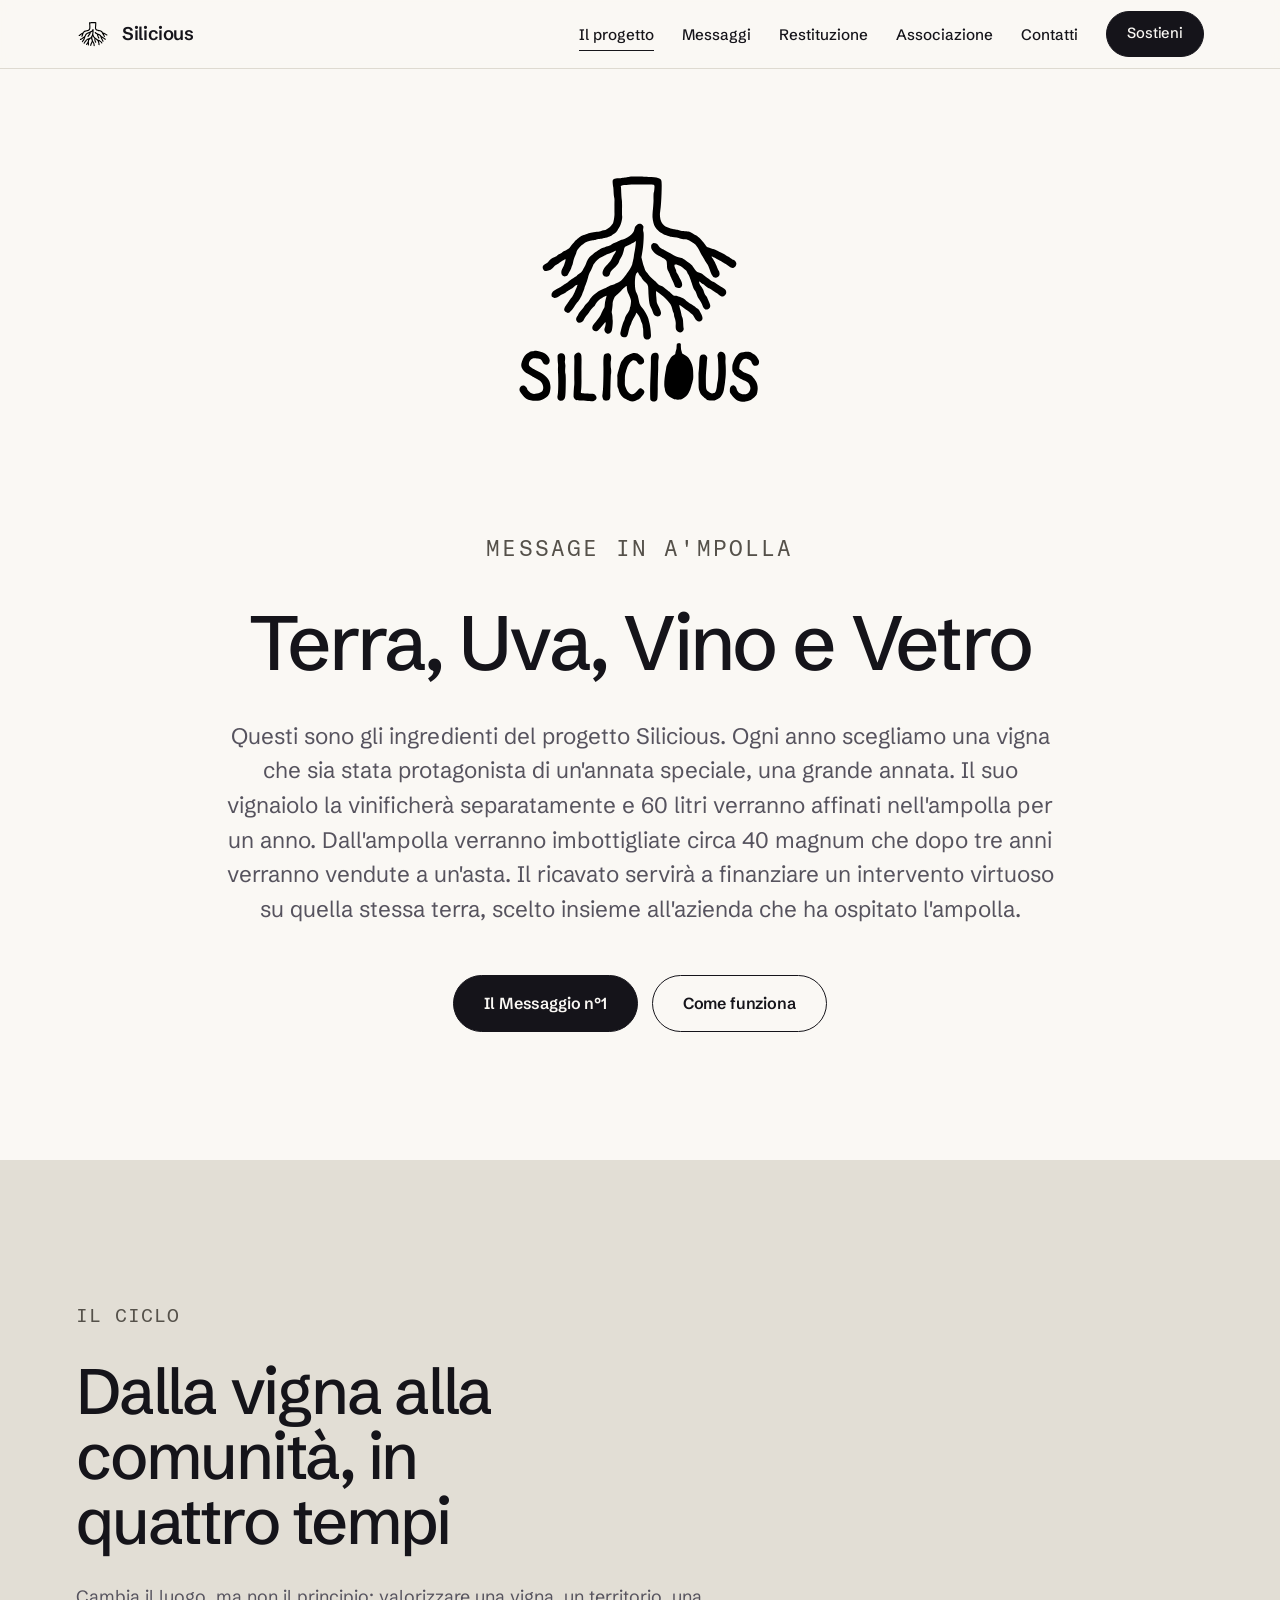
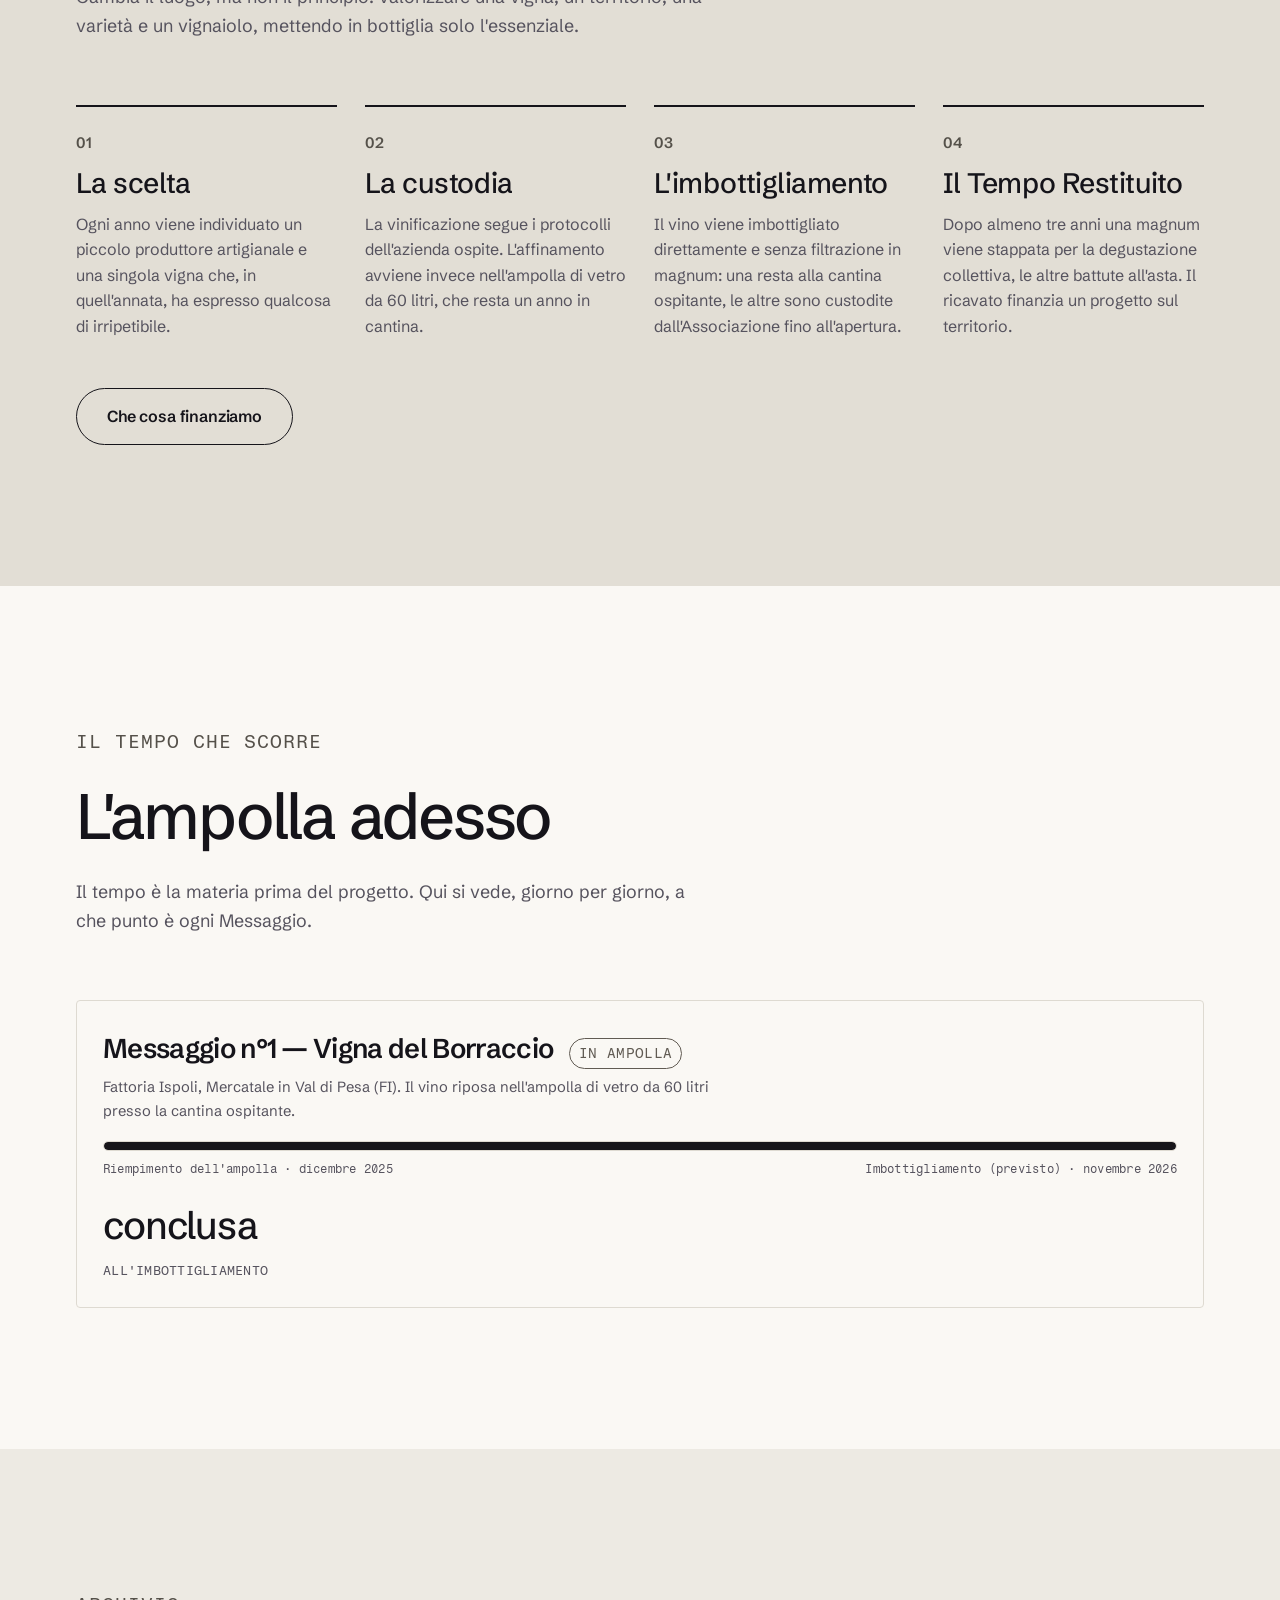
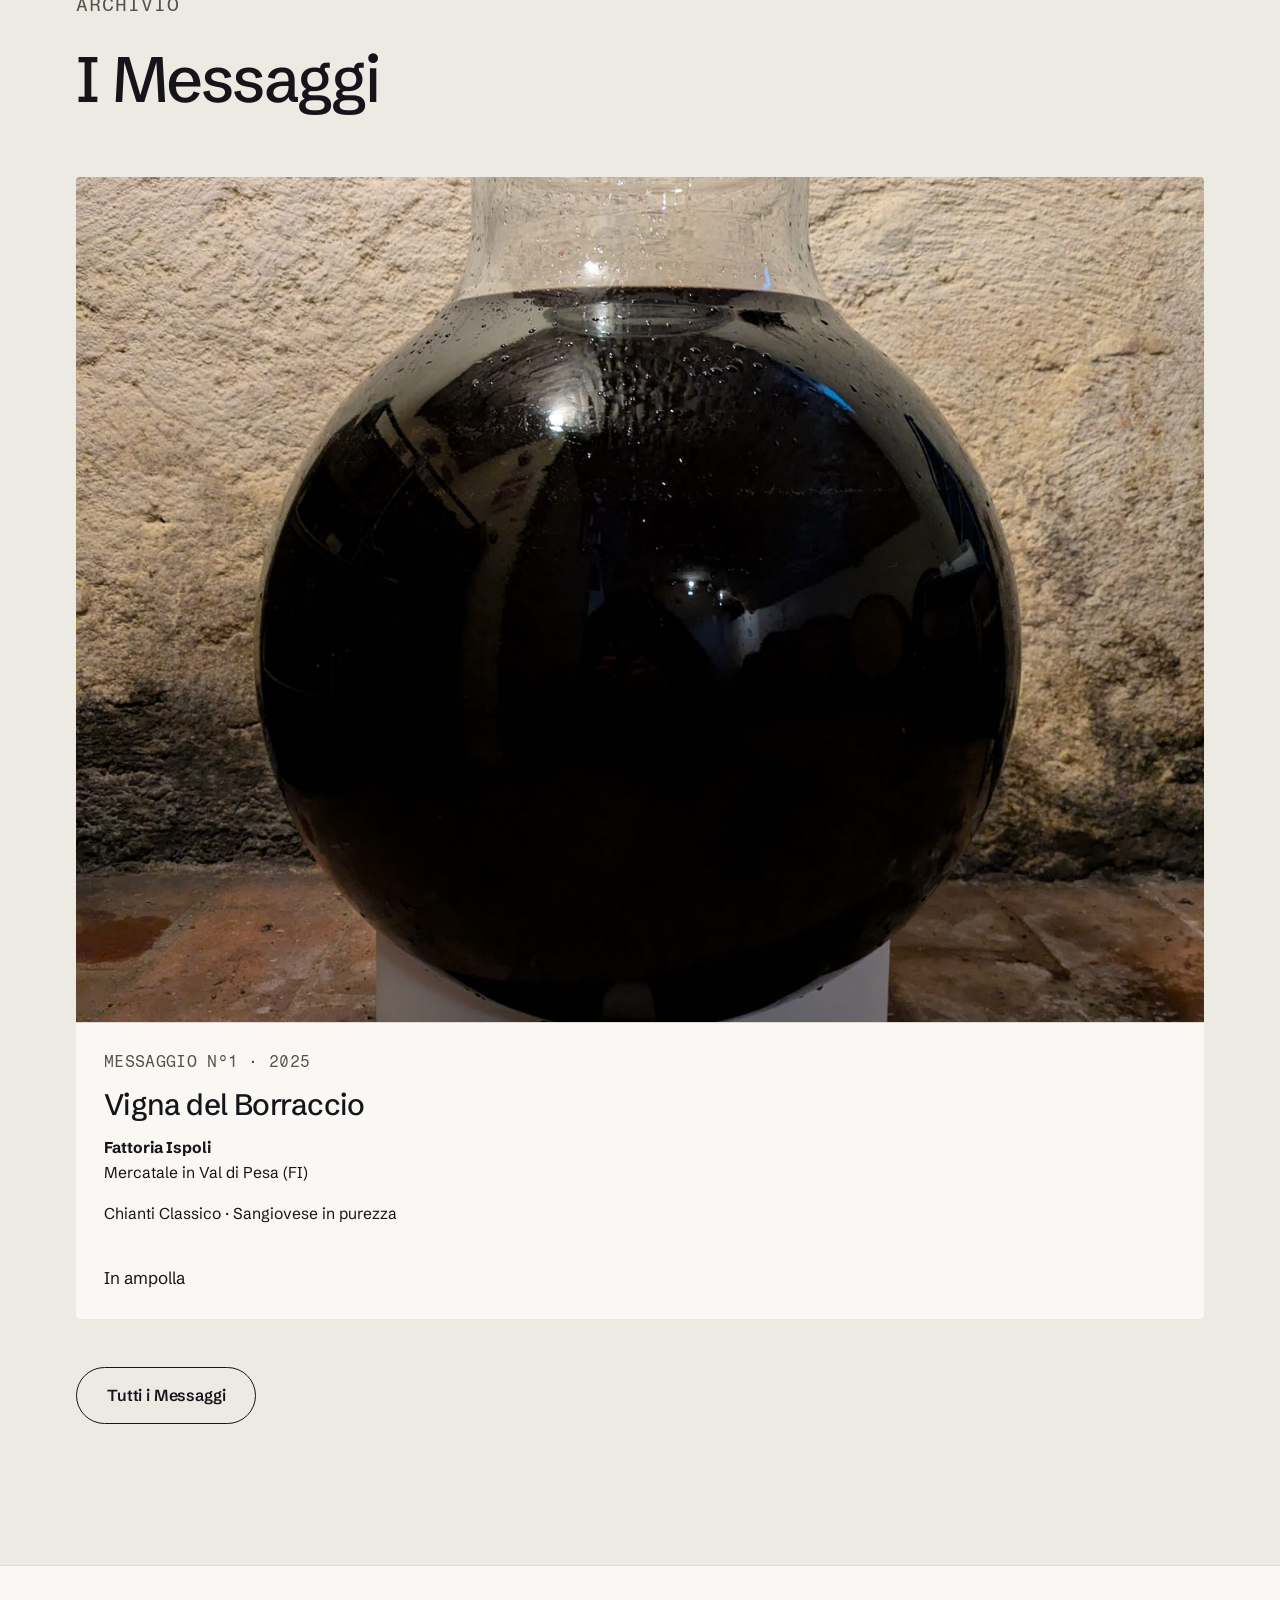
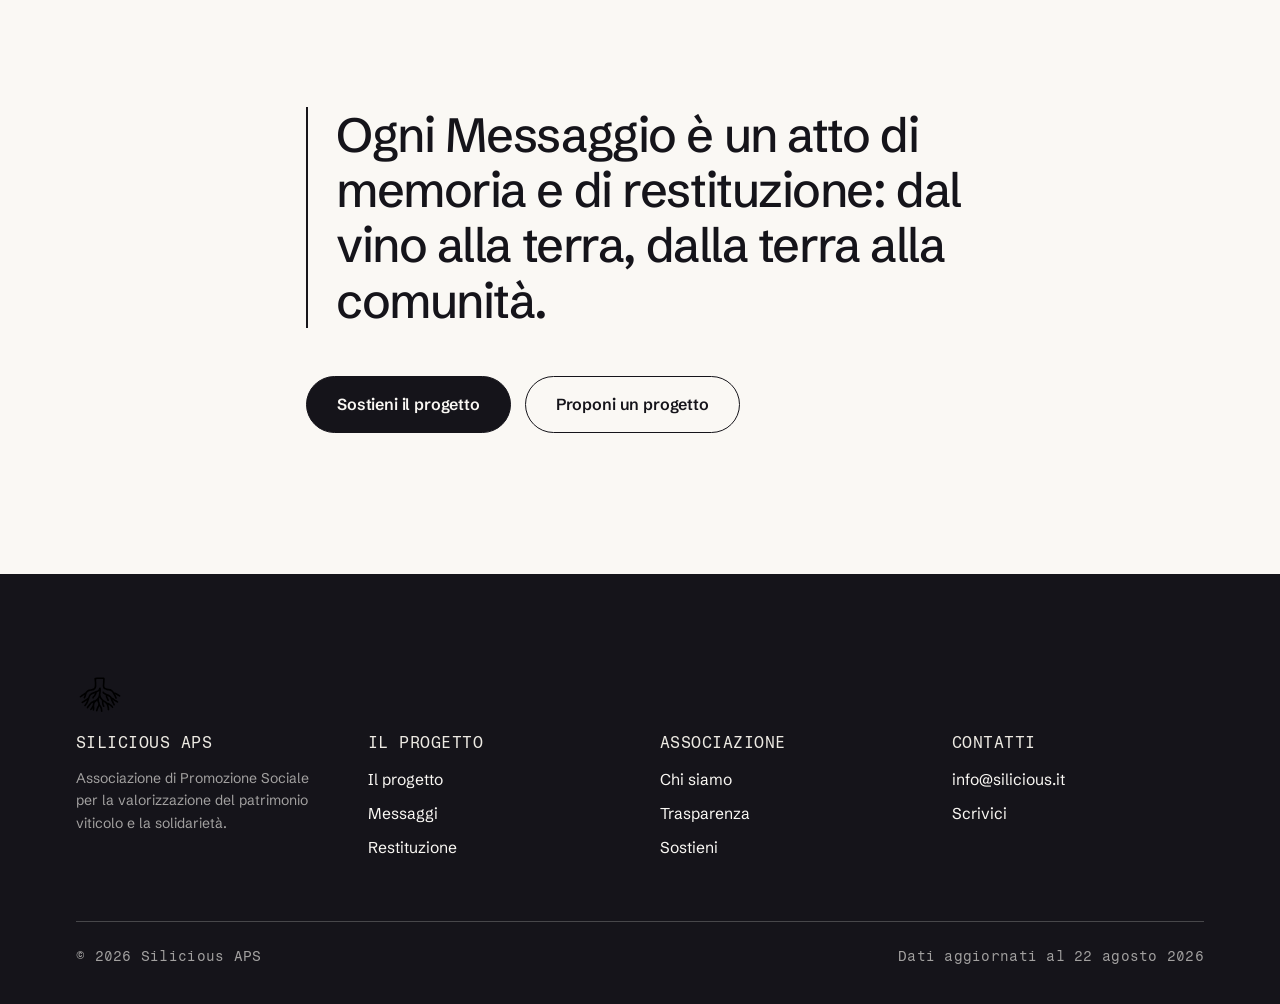
==== commit d9156473: "Il dominio ufficiale diventa silicious.it Scelto .it perché è lo stesso dominio della casella info@s" ====
--- a/index.html
+++ b/index.html
@@ -5,14 +5,14 @@
 <meta name="viewport" content="width=device-width, initial-scale=1">
 <title>Silicious — Message in a'mpolla</title>
 <meta name="description" content="Ogni anno un solo vino, da una sola vigna e dal suo vignaiolo, custodito in un'ampolla di vetro da 60 litri. Silicious APS trasforma il tempo del vino in progetti per la terra e per la comunità.">
-<link rel="canonical" href="https://silicious.org/">
-<link rel="alternate" hreflang="it" href="https://silicious.org/">
+<link rel="canonical" href="https://silicious.it/">
+<link rel="alternate" hreflang="it" href="https://silicious.it/">
 <link rel="icon" href="assets/img/logo-mark.svg?v=3" type="image/svg+xml">
 <meta property="og:type" content="website">
 <meta property="og:title" content="Silicious — Message in a'mpolla">
 <meta property="og:description" content="Un solo vino, una sola vigna, un'ampolla di vetro da 60 litri. Ogni Messaggio è un atto di memoria e di restituzione.">
-<meta property="og:url" content="https://silicious.org/">
-<meta property="og:image" content="https://silicious.org/assets/img/logo.png">
+<meta property="og:url" content="https://silicious.it/">
+<meta property="og:image" content="https://silicious.it/assets/img/logo.png">
 <meta property="og:locale" content="it_IT">
 <link rel="preconnect" href="https://fonts.googleapis.com">
 <link rel="preconnect" href="https://fonts.gstatic.com" crossorigin>
--- a/assets/css/style.css
+++ b/assets/css/style.css
@@ -11,22 +11,21 @@
 
 :root {
   /* Fondo e inchiostro */
-  --carta:      #FDFBF6;
+  --carta:      #FAF8F4;
   --inchiostro: #15141A;
   --inchiostro-lieve: #56535E;
-  --linea:      #E2DED4;
-
-  /* I tre pastelli che si alternano di sezione in sezione */
-  --pastello-1: #FFC2A8;   /* pesca */
-  --pastello-2: #ABE3BD;   /* verde vigna */
-  --pastello-3: #ADD0F7;   /* cielo */
-  --carta-alt:  var(--pastello-1);
-
-  /* Accenti */
-  --vino:  #9E273C;        /* accento primario: bottoni, numeri, sottolineature */
-  --terra: #804620;        /* occhielli e dettagli */
-  --vetro: #2F7D6B;        /* seconda serie nei grafici */
-  --oro:   #C99A2E;
+  --linea:      #DEDAD1;
+
+  /* I tre fondi che si alternano di sezione in sezione */
+  --fondo-1: #EDEAE3;
+  --fondo-2: #E2DED5;
+  --fondo-3: #F2EFE9;
+  --carta-alt: var(--fondo-1);
+
+  /* Accenti: nel bianco e nero non sono colori ma valori di grigio */
+  --accento:   #17161A;   /* numeri grandi, collegamenti, bottoni */
+  --etichetta: #55514A;   /* occhielli e voci in monospaziato */
+  --accento-2: #615B53;   /* etichette di stato e seconda serie nei grafici */
 
   /* Tipografia — un solo carattere, due ruoli */
   --testo:  "Schibsted Grotesk", -apple-system, BlinkMacSystemFont, "Segoe UI", Roboto, Helvetica, Arial, sans-serif;
@@ -41,18 +40,6 @@
   --radius: 4px;
 }
 
-/* ---- Prova temporanea: versione monocromatica, per il confronto -------
-   Si attiva con ?stile=mono. Quando la scelta sarà fatta, resta una sola
-   palette e questo blocco sparisce. */
-:root[data-stile="mono"] {
-  --carta:      #FAF8F4;
-  --pastello-1: #EDEAE3;
-  --pastello-2: #E2DED5;
-  --pastello-3: #F2EFE9;
-  --vino:  #17161A;
-  --terra: #55514A;
-  --vetro: #3E3A34;
-}
 
 
 *, *::before, *::after { box-sizing: border-box; }
@@ -72,7 +59,7 @@
 
 img, svg { max-width: 100%; height: auto; display: block; }
 
-a { color: var(--vino); text-underline-offset: 4px; text-decoration-thickness: 1.5px; }
+a { color: var(--accento); text-underline-offset: 4px; text-decoration-thickness: 1.5px; }
 a:hover { color: var(--inchiostro); }
 
 h1, h2, h3, h4 {
@@ -100,7 +87,7 @@
   font-weight: 600;
   letter-spacing: .1em;
   text-transform: uppercase;
-  color: var(--terra);
+  color: var(--etichetta);
   margin: 0 0 1.4em;
 }
 
@@ -131,8 +118,8 @@
   font-size: .95rem; font-weight: 500;
   padding: 6px 0; border-bottom: 1.5px solid transparent;
 }
-.nav a:hover { border-bottom-color: var(--terra); }
-.nav a[aria-current="page"] { border-bottom-color: var(--vino); color: var(--vino); }
+.nav a:hover { border-bottom-color: var(--etichetta); }
+.nav a[aria-current="page"] { border-bottom-color: var(--accento); color: var(--accento); }
 
 /* Il bottone dentro il menu è pur sempre una ".nav a": senza queste righe
    eredita il colore scuro del testo di navigazione e diventa nero su nero. */
@@ -140,7 +127,7 @@
 .nav a.btn[aria-current="page"] {
   color: var(--carta); border: 1.5px solid var(--inchiostro); border-bottom-color: var(--inchiostro);
 }
-.nav a.btn:hover { color: #fff; border-color: var(--vino); }
+.nav a.btn:hover { color: #fff; border-color: var(--accento); }
 
 .menu-toggle {
   display: none; margin-left: auto;
@@ -168,7 +155,7 @@
   text-decoration: none; border: 1.5px solid var(--inchiostro); cursor: pointer;
   transition: background .15s ease, color .15s ease, border-color .15s ease;
 }
-.btn:hover { background: var(--vino); border-color: var(--vino); color: #fff; }
+.btn:hover { background: var(--accento); border-color: var(--accento); color: #fff; }
 .btn-ghost { background: transparent; color: var(--inchiostro); }
 .btn-ghost:hover { background: var(--inchiostro); border-color: var(--inchiostro); color: var(--carta); }
 .btn-riga { display: flex; flex-wrap: wrap; gap: 14px; margin-top: clamp(32px, 4vw, 48px); }
@@ -183,9 +170,9 @@
 
 /* I pastelli si alternano da soli lungo la pagina: nessuna classe da scegliere
    a mano, basta marcare la sezione come "alt". */
-section.alt:nth-of-type(3n+1) { background: var(--pastello-1); }
-section.alt:nth-of-type(3n+2) { background: var(--pastello-2); }
-section.alt:nth-of-type(3n)   { background: var(--pastello-3); }
+section.alt:nth-of-type(3n+1) { background: var(--fondo-1); }
+section.alt:nth-of-type(3n+2) { background: var(--fondo-2); }
+section.alt:nth-of-type(3n)   { background: var(--fondo-3); }
 
 /* Il titolo va tenuto corto perché è grande; il paragrafo sotto no, altrimenti
    verrebbe strozzato su tre parole per riga. */
@@ -218,7 +205,7 @@
 
 .tagline {
   font-size: clamp(1.05rem, 1.7vw, 1.45rem); font-weight: 600;
-  letter-spacing: .2em; text-transform: uppercase; color: var(--terra);
+  letter-spacing: .2em; text-transform: uppercase; color: var(--etichetta);
   margin: 0 0 clamp(20px, 3vw, 34px);
 }
 
@@ -240,7 +227,7 @@
   font-size: 1.08rem; letter-spacing: .05em; text-transform: uppercase;
   color: var(--inchiostro-lieve); font-weight: 600;
 }
-.kpi .nota { font-size: .8rem; color: var(--terra); margin-top: 6px; }
+.kpi .nota { font-size: .8rem; color: var(--etichetta); margin-top: 6px; }
 
 /* ------------------------------- Schede --------------------------------- */
 
@@ -256,7 +243,7 @@
 .scheda p { font-size: .98rem; }
 .scheda .meta {
   font-size: 1rem; letter-spacing: .1em; text-transform: uppercase;
-  color: var(--terra); margin-bottom: 16px; font-weight: 600;
+  color: var(--etichetta); margin-bottom: 16px; font-weight: 600;
 }
 .scheda-link { text-decoration: none; color: inherit; transition: transform .2s ease; }
 .scheda-link:hover { transform: translateY(-4px); }
@@ -265,7 +252,7 @@
 /* Passi del ciclo */
 .passo { position: relative; padding-top: 24px; border-top: 2px solid var(--inchiostro); }
 .passo .num {
-  font-size: .95rem; font-weight: 600; color: var(--terra);
+  font-size: .95rem; font-weight: 600; color: var(--etichetta);
   display: block; margin-bottom: 14px; letter-spacing: .08em;
 }
 .passo h3 { font-size: clamp(1.4rem, 2.2vw, 1.9rem); margin-bottom: .5em; }
@@ -281,13 +268,13 @@
   font-size: .9rem; letter-spacing: .08em; text-transform: uppercase; font-weight: 600;
   padding: 3px 9px; border-radius: 999px; border: 1px solid var(--linea); color: var(--inchiostro-lieve);
 }
-.tempo .fase.ampolla   { border-color: var(--vetro); color: var(--vetro); }
-.tempo .fase.bottiglia { border-color: var(--vino);  color: var(--vino); }
-.tempo .fase.conclusa  { border-color: var(--terra); color: var(--terra); }
+.tempo .fase.ampolla   { border-color: var(--accento-2); color: var(--accento-2); }
+.tempo .fase.bottiglia { border-color: var(--accento);  color: var(--accento); }
+.tempo .fase.conclusa  { border-color: var(--etichetta); color: var(--etichetta); }
 .tempo .sottotesto { color: var(--inchiostro-lieve); font-size: .92rem; margin-bottom: 18px; }
 
 .barra { height: 10px; background: rgba(21, 20, 26, .09); border: 1px solid var(--linea); border-radius: 999px; overflow: hidden; }
-.barra > i { display: block; height: 100%; background: var(--vino); border-radius: 999px; transition: width .6s ease; }
+.barra > i { display: block; height: 100%; background: var(--accento); border-radius: 999px; transition: width .6s ease; }
 .barra-estremi {
   display: flex; justify-content: space-between; gap: 12px;
   font-size: .78rem; color: var(--inchiostro-lieve); margin-top: 8px;
@@ -307,7 +294,7 @@
 }
 .figura figcaption {
   font-size: .86rem; line-height: 1.55; color: var(--inchiostro-lieve);
-  margin-top: 12px; padding-left: 14px; border-left: 2px solid var(--terra);
+  margin-top: 12px; padding-left: 14px; border-left: 2px solid var(--etichetta);
 }
 
 .banda-immagine { padding-block: 0; }
@@ -351,11 +338,11 @@
 .ampolla-legenda { display: flex; flex-direction: column; gap: 8px; min-width: 210px; }
 .ampolla-percento {
   font-size: clamp(3rem, 7vw, 4.4rem); font-weight: 500; letter-spacing: -0.045em; line-height: .95;
-  color: var(--vino);
+  color: var(--accento);
 }
 .ampolla-fase {
   font-size: .98rem; letter-spacing: .08em; text-transform: uppercase;
-  color: var(--terra); font-weight: 600;
+  color: var(--etichetta); font-weight: 600;
 }
 .ampolla-manca { color: var(--inchiostro-lieve); font-size: .95rem; }
 
@@ -397,9 +384,9 @@
   font-size: 1.05rem; letter-spacing: .05em; text-transform: uppercase;
   font-weight: 600; color: var(--inchiostro-lieve);
 }
-.indice .scarto { font-size: .88rem; color: var(--terra); }
-.indice .scarto.su  { color: var(--vino); }
-.indice .scarto.giu { color: var(--vetro); }
+.indice .scarto { font-size: .88rem; color: var(--etichetta); }
+.indice .scarto.su  { color: var(--accento); }
+.indice .scarto.giu { color: var(--accento-2); }
 
 /* --------------------------- Grafico dell'annata ------------------------ */
 
@@ -407,16 +394,18 @@
    illeggibili — ma scorre in orizzontale dentro il suo contenitore. */
 .grafico { margin: 0 0 44px; overflow-x: auto; padding-block: 8px; }
 .grafico svg { width: 100%; min-width: 480px; height: auto; overflow: visible; }
-.grafico .barra-media { fill: var(--linea); }
-.grafico .barra-anno  { fill: var(--vetro); }
-.grafico .linea-temp  { fill: none; stroke: var(--vino); stroke-width: 2.5; stroke-linejoin: round; }
-.grafico .punto-temp  { fill: var(--vino); }
+/* Senza colore le due serie si distinguono per pieno e vuoto, non per tinta:
+   la media è un contorno, l'anno un pieno. */
+.grafico .barra-media { fill: none; stroke: var(--accento-2); stroke-width: 1.5; }
+.grafico .barra-anno  { fill: var(--accento-2); }
+.grafico .linea-temp  { fill: none; stroke: var(--accento); stroke-width: 2.5; stroke-linejoin: round; }
+.grafico .punto-temp  { fill: var(--accento); }
 .grafico .griglia-linea { stroke: var(--linea); stroke-width: 1; }
 .grafico .tacca, .grafico .etichetta-x {
   font-family: var(--sans); font-size: 14px; fill: var(--inchiostro-lieve);
 }
 .grafico .etichetta-x { text-anchor: middle; font-weight: 500; }
-.grafico .tacca.destra { text-anchor: start; fill: var(--vino); }
+.grafico .tacca.destra { text-anchor: start; fill: var(--accento); }
 
 .legenda-grafico {
   display: flex; flex-wrap: wrap; gap: 10px 26px; margin-top: 18px;
@@ -427,14 +416,14 @@
   display: inline-block; width: 14px; height: 14px; margin-right: 8px;
   vertical-align: -2px; border-radius: 2px;
 }
-.legenda-grafico .chiave.media { background: var(--linea); }
-.legenda-grafico .chiave.anno  { background: var(--vetro); }
-.legenda-grafico .chiave.temp  { background: var(--vino); border-radius: 999px; }
+.legenda-grafico .chiave.media { background: transparent; border: 1.5px solid var(--accento-2); }
+.legenda-grafico .chiave.anno  { background: var(--accento-2); }
+.legenda-grafico .chiave.temp  { background: var(--accento); border-radius: 999px; }
 
 .racconto-annata { max-width: var(--stretto); }
 .racconto-annata p:first-child::first-letter {
   font-size: 3.2em; font-weight: 500; line-height: .8;
-  float: left; padding: 4px 10px 0 0; color: var(--vino);
+  float: left; padding: 4px 10px 0 0; color: var(--accento);
 }
 .fonte-dati {
   border-top: 1px solid var(--linea); padding-top: 16px; margin-top: 36px;
@@ -458,7 +447,7 @@
 /* --------------------------------- Note --------------------------------- */
 
 .nota-box {
-  border-left: 4px solid var(--vino); background: var(--carta);
+  border-left: 4px solid var(--accento); background: var(--carta);
   padding: 24px 28px; font-size: 1.02rem; color: var(--inchiostro-lieve);
   border-radius: 0 var(--radius) var(--radius) 0;
 }
@@ -466,7 +455,7 @@
 
 .citazione {
   font-size: clamp(1.9rem, 4.2vw, 3rem); font-weight: 500; letter-spacing: -0.03em; line-height: 1.15;
-  border-left: 2px solid var(--vino); padding-left: 28px; margin: 0; color: var(--inchiostro);
+  border-left: 2px solid var(--accento); padding-left: 28px; margin: 0; color: var(--inchiostro);
 }
 
 /* ------------------------------- Moduli --------------------------------- */
@@ -480,7 +469,7 @@
   padding: 11px 13px; width: 100%;
 }
 .campo input:focus, .campo textarea:focus, .campo select:focus {
-  outline: 2px solid var(--vino); outline-offset: 1px; border-color: var(--vino);
+  outline: 2px solid var(--accento); outline-offset: 1px; border-color: var(--accento);
 }
 .campo textarea { min-height: 150px; resize: vertical; }
 .campo .aiuto { font-size: .8rem; color: var(--inchiostro-lieve); text-transform: none; letter-spacing: 0; font-weight: 400; }
@@ -488,7 +477,7 @@
 /* ------------------------------- Footer --------------------------------- */
 
 /* Il piede è scuro: chiude la pagina e non rischia di confondersi con la
-   sezione pastello che lo precede, qualunque essa sia. */
+   sezione grigia che lo precede, qualunque essa sia. */
 .site-footer {
   padding-block: clamp(64px, 8vw, 100px) 36px;
   font-size: .98rem;
@@ -498,12 +487,12 @@
 .site-footer .griglia { gap: 40px; }
 .site-footer h4 {
   font-size: .98rem; letter-spacing: .1em; text-transform: uppercase;
-  color: var(--pastello-1); margin-bottom: 16px;
+  color: var(--fondo-1); margin-bottom: 16px;
 }
 .site-footer ul { list-style: none; margin: 0; padding: 0; }
 .site-footer li { margin-bottom: 9px; }
 .site-footer a { color: var(--carta); text-decoration: none; }
-.site-footer a:hover { color: var(--pastello-1); text-decoration: underline; }
+.site-footer a:hover { color: var(--fondo-1); text-decoration: underline; }
 .site-footer .guida { color: color-mix(in srgb, var(--carta) 62%, transparent); }
 .site-footer .coda {
   margin-top: 52px; padding-top: 24px;
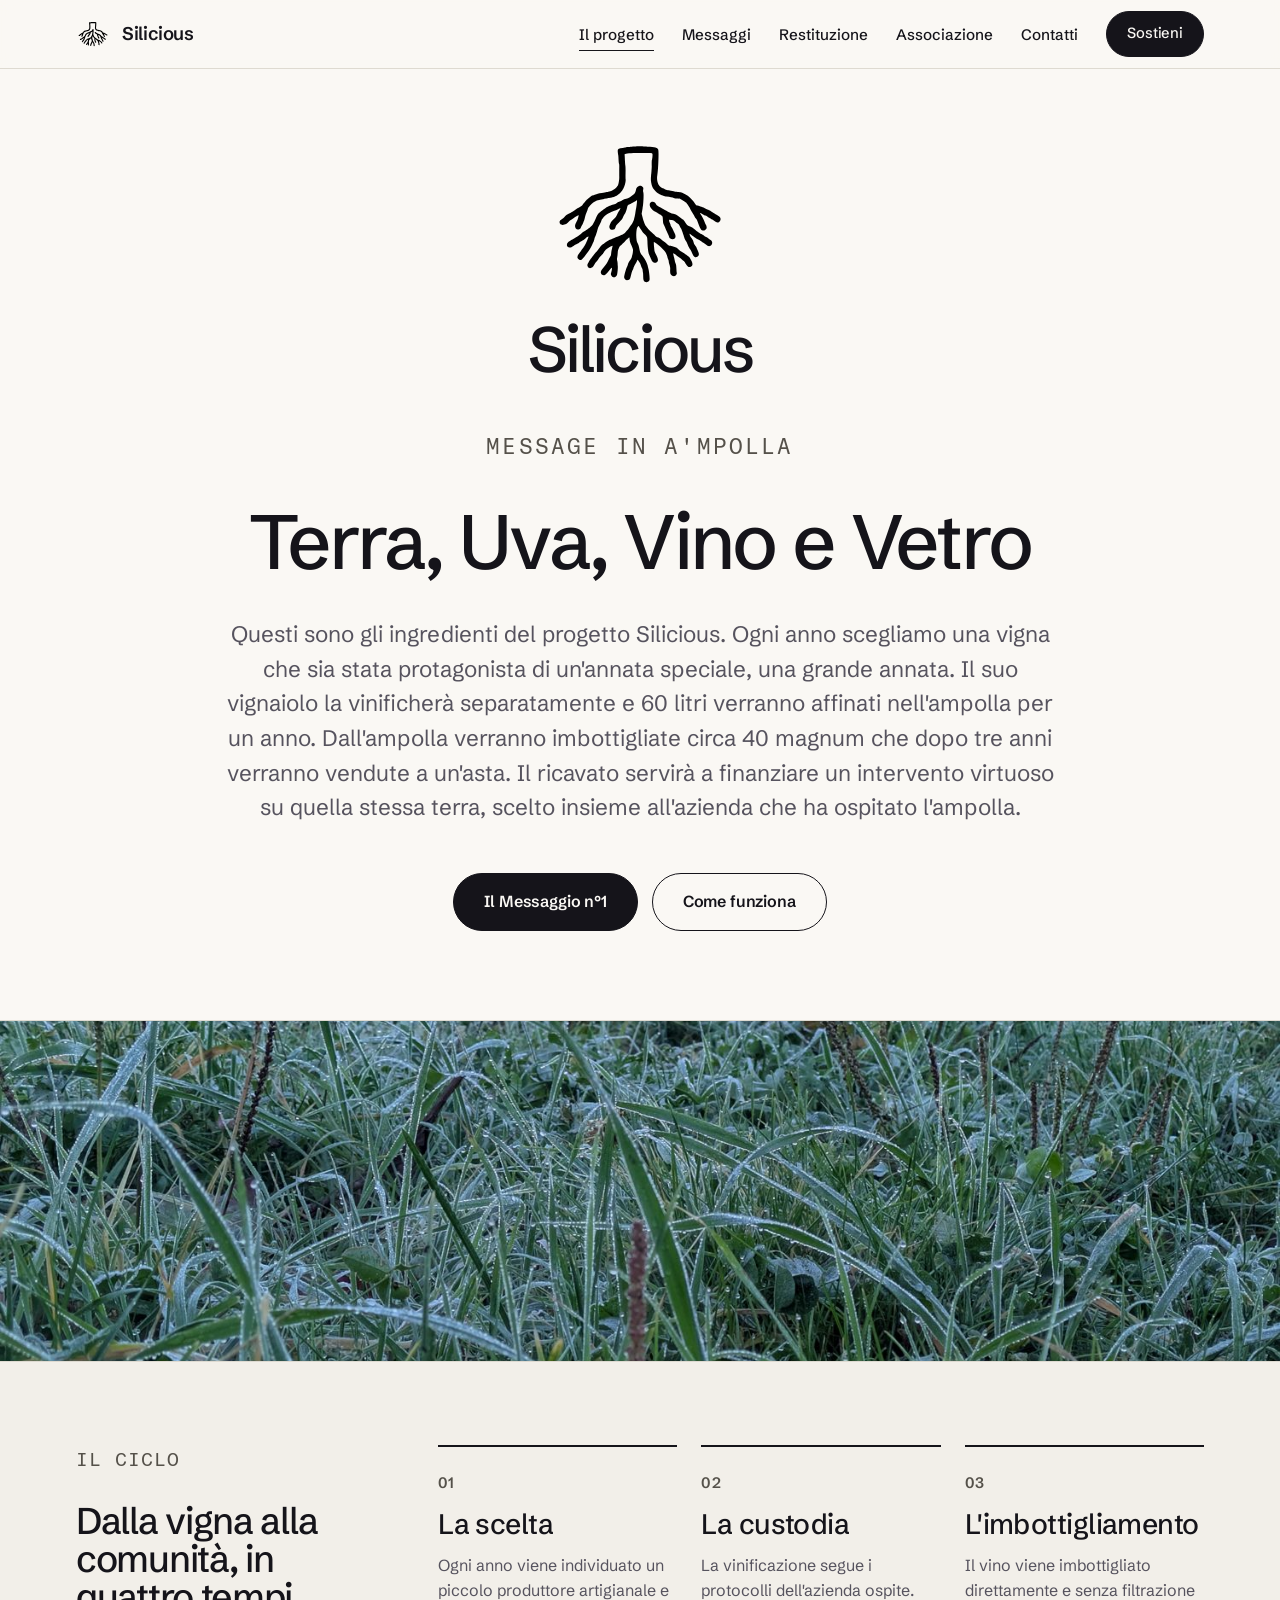
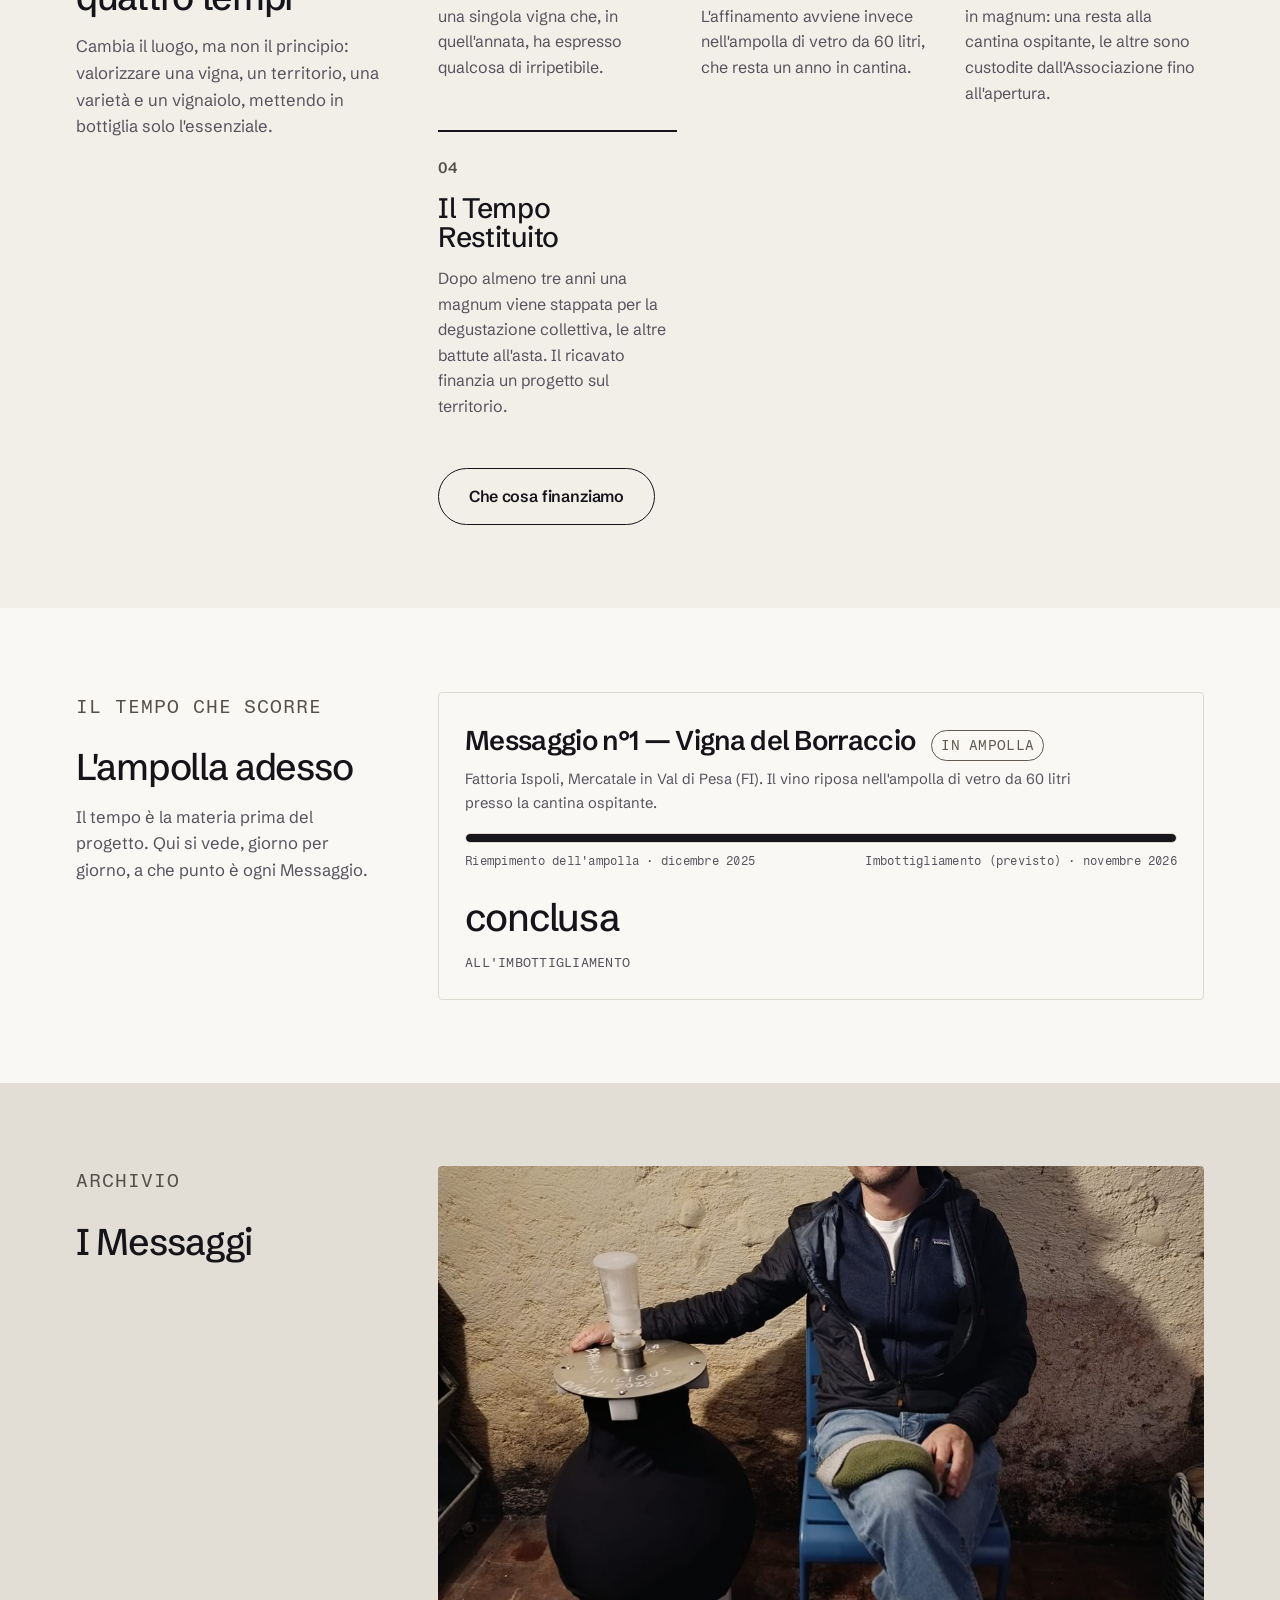
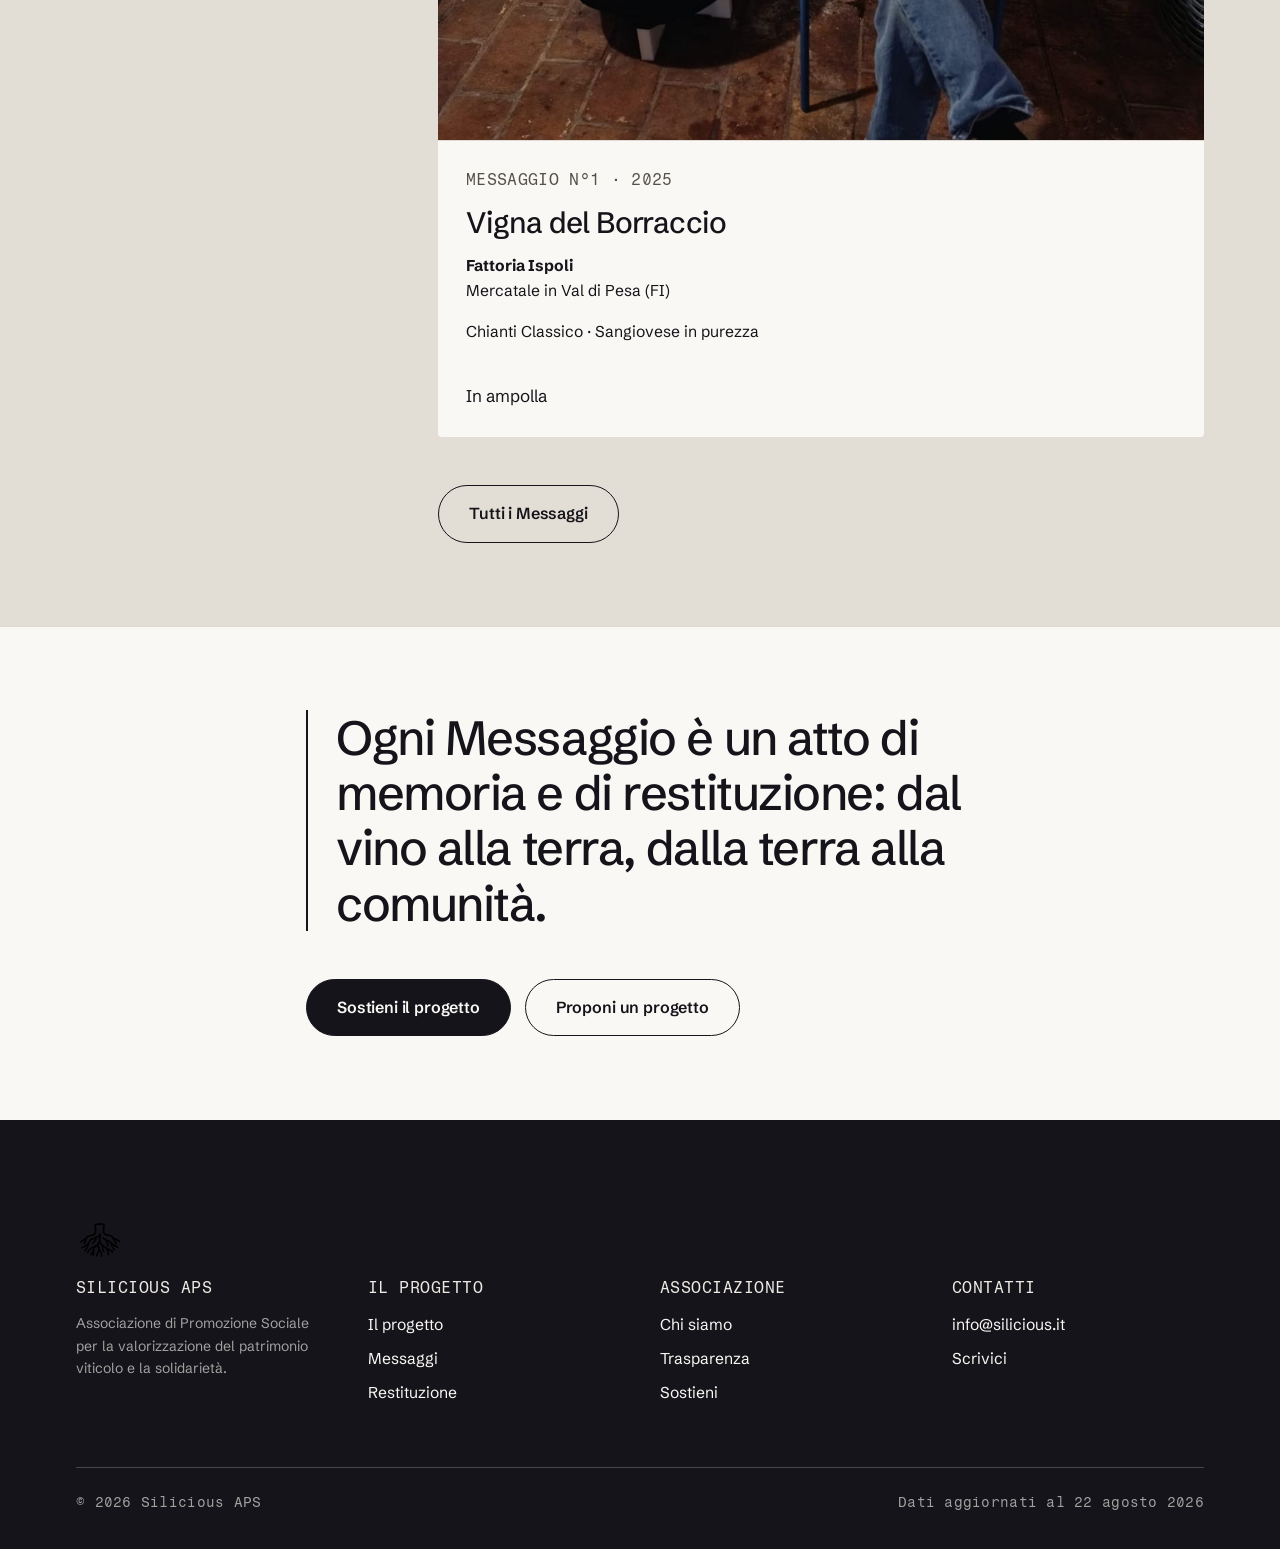
==== commit a5e83c0a: "Foto scelte da Marco e nome composto in tipografia Foto: sostituita l'intera selezione con le quatto" ====
--- a/index.html
+++ b/index.html
@@ -12,7 +12,7 @@
 <meta property="og:title" content="Silicious — Message in a'mpolla">
 <meta property="og:description" content="Un solo vino, una sola vigna, un'ampolla di vetro da 60 litri. Ogni Messaggio è un atto di memoria e di restituzione.">
 <meta property="og:url" content="https://silicious.it/">
-<meta property="og:image" content="https://silicious.it/assets/img/logo.png">
+<meta property="og:image" content="https://silicious.it/assets/img/messaggio-01/vigna-brina.jpg">
 <meta property="og:locale" content="it_IT">
 <link rel="preconnect" href="https://fonts.googleapis.com">
 <link rel="preconnect" href="https://fonts.gstatic.com" crossorigin>
@@ -46,7 +46,10 @@
 
   <section class="hero">
     <div class="container">
-      <img class="logo-grande" src="assets/img/logo.svg?v=3" alt="Silicious" width="260" height="260">
+      <div class="marchio-grande">
+        <img src="assets/img/logo-mark.svg?v=3" alt="" width="240" height="200">
+        <span class="parola">Silicious</span>
+      </div>
       <p class="tagline">Message in a'mpolla</p>
       <h1 class="payoff">Terra, Uva, Vino e Vetro</h1>
       <p class="sottotitolo">Questi sono gli ingredienti del progetto Silicious. Ogni anno
@@ -60,6 +63,11 @@
         <a class="btn btn-ghost" href="#il-ciclo">Come funziona</a>
       </div>
     </div>
+  </section>
+
+  <section class="banda-immagine">
+    <img src="assets/img/messaggio-01/vigna-brina.jpg" width="1500" height="1126"
+         alt="I filari della Vigna del Borraccio all'alba del 13 dicembre 2025, con la brina sull'erba e i boschi ancora accesi d'autunno">
   </section>
 
   <section class="alt" id="il-ciclo">
--- a/assets/css/style.css
+++ b/assets/css/style.css
@@ -165,7 +165,7 @@
 
 /* ------------------------------ Sezioni --------------------------------- */
 
-section { padding-block: clamp(72px, 11vw, 160px); }
+section { padding-block: clamp(52px, 6.5vw, 104px); }
 section.bordo-sopra { border-top: 1px solid var(--linea); }
 
 /* I pastelli si alternano da soli lungo la pagina: nessuna classe da scegliere
@@ -176,7 +176,7 @@
 
 /* Il titolo va tenuto corto perché è grande; il paragrafo sotto no, altrimenti
    verrebbe strozzato su tre parole per riga. */
-.intestazione-sezione { max-width: 74ch; margin-bottom: clamp(40px, 5vw, 72px); }
+.intestazione-sezione { max-width: 74ch; margin-bottom: clamp(32px, 3.5vw, 52px); }
 .intestazione-sezione h1,
 .intestazione-sezione h2 { max-width: 18ch; }
 .intestazione-sezione p.guida { max-width: 58ch; font-size: 1.05em; }
@@ -185,9 +185,26 @@
 
 /* L'apertura è centrata: il marchio disegnato sta al centro della pagina e
    tutto quello che segue si allinea a lui. */
-.hero { padding-block: clamp(48px, 7vw, 96px) clamp(64px, 10vw, 140px); text-align: center; }
+.hero { padding-block: clamp(40px, 5vw, 72px) clamp(48px, 7vw, 96px); text-align: center; }
+/* Il marchio dell'apertura: il disegno sopra, il nome composto sotto nel
+   carattere del sito. Sono due pezzi separati apposta — quando arriverà il
+   disegno nuovo dal grafico si sostituisce solo l'immagine. */
+.marchio-grande {
+  display: flex; flex-direction: column; align-items: center;
+  gap: clamp(14px, 1.8vw, 24px);
+  margin: 0 auto clamp(28px, 4vw, 48px);
+  color: var(--inchiostro);
+}
+.marchio-grande img { width: min(190px, 42vw); }
+.marchio-grande .parola {
+  font-size: clamp(2.3rem, 5.4vw, 4rem);
+  font-weight: 500;
+  letter-spacing: -0.045em;
+  line-height: 1;
+}
+
 .hero .logo-grande {
-  width: min(300px, 62vw); margin: 0 auto clamp(40px, 6vw, 72px); color: var(--inchiostro);
+  width: min(250px, 54vw); margin: 0 auto clamp(28px, 4vw, 48px); color: var(--inchiostro);
 }
 .hero .payoff {
   font-size: clamp(2.4rem, 6.4vw, 4.8rem);
@@ -211,7 +228,7 @@
 
 /* ------------------------------- Griglie -------------------------------- */
 
-.griglia { display: grid; gap: 28px; }
+.griglia { display: grid; gap: 24px; }
 .griglia-2 { grid-template-columns: repeat(auto-fit, minmax(280px, 1fr)); }
 .griglia-3 { grid-template-columns: repeat(auto-fit, minmax(260px, 1fr)); }
 .griglia-4 { grid-template-columns: repeat(auto-fit, minmax(210px, 1fr)); }
@@ -299,12 +316,12 @@
 
 .banda-immagine { padding-block: 0; }
 .banda-immagine img {
-  width: 100%; height: clamp(280px, 52vh, 560px); object-fit: cover;
+  width: 100%; height: clamp(220px, 38vh, 420px); object-fit: cover;
   border-block: 1px solid var(--linea);
 }
 
-.galleria { display: grid; gap: 32px; grid-template-columns: repeat(auto-fit, minmax(300px, 1fr)); }
-.galleria .figura img { aspect-ratio: 3 / 4; object-fit: cover; }
+.galleria { display: grid; gap: 24px; grid-template-columns: repeat(auto-fit, minmax(300px, 1fr)); }
+.galleria .figura img { aspect-ratio: 4 / 5; object-fit: cover; }
 .galleria .figura.orizzontale img { aspect-ratio: 4 / 3; }
 
 /* Schede con fotografia di copertina */
@@ -435,7 +452,7 @@
 .dati { border-top: 1px solid var(--inchiostro); margin-top: 8px; }
 .dati .riga {
   display: grid; grid-template-columns: minmax(160px, 34%) 1fr; gap: 8px 28px;
-  padding: 16px 0; border-bottom: 1px solid var(--linea);
+  padding: 13px 0; border-bottom: 1px solid var(--linea);
 }
 .dati dt, .dati .voce {
   font-size: .98rem; letter-spacing: .06em; text-transform: uppercase;
@@ -542,3 +559,98 @@
 .occhiello { letter-spacing: .05em; }
 .tagline   { letter-spacing: .1em; }
 .kpi .etichetta, .indice .etichetta, .dati dt, .site-footer h4 { letter-spacing: .03em; }
+
+/* ==========================================================================
+   IMPAGINAZIONE A DUE COLONNE
+   Su schermo largo il titolo della sezione si mette a sinistra e resta
+   fermo mentre il contenuto scorre. Serve a due cose: accorcia la pagina di
+   quanto misurava il titolo, e dà un senso di movimento senza animare nulla.
+   Sotto i 1000 px torna tutto impilato.
+   ========================================================================== */
+
+@media (min-width: 1000px) {
+  section .container:has(> .intestazione-sezione):not(.stretto) {
+    display: grid;
+    grid-template-columns: minmax(220px, 27%) 1fr;
+    column-gap: clamp(36px, 4.5vw, 72px);
+    align-items: start;
+  }
+  section .container:has(> .intestazione-sezione):not(.stretto) > .intestazione-sezione {
+    margin-bottom: 0;
+    position: sticky;
+    top: 92px;
+  }
+  section .container:has(> .intestazione-sezione):not(.stretto) > *:not(.intestazione-sezione) {
+    grid-column: 2;
+  }
+  /* Nella colonna stretta il titolo non può restare largo 18ch */
+  section .container:has(> .intestazione-sezione):not(.stretto) .intestazione-sezione h1,
+  section .container:has(> .intestazione-sezione):not(.stretto) .intestazione-sezione h2 {
+    max-width: none;
+    font-size: clamp(1.9rem, 2.9vw, 2.9rem);
+  }
+  section .container:has(> .intestazione-sezione):not(.stretto) .intestazione-sezione p.guida {
+    max-width: none;
+    font-size: .98em;
+  }
+}
+
+
+@media (prefers-reduced-motion: reduce) {
+  html.anima [data-anima] { opacity: 1; transform: none; transition: none; }
+}
+
+/* ==========================================================================
+   ANIMAZIONI ALLO SCORRIMENTO
+   Sono animazioni CSS legate alla posizione dell'elemento nella finestra:
+   niente JavaScript, niente stato "nascosto" da riaccendere. Se il browser
+   non le sostiene, il blocco @supports viene ignorato e la pagina resta
+   semplicemente ferma — non può succedere che un pezzo resti invisibile.
+   ========================================================================== */
+
+@keyframes entra {
+  from { opacity: 0; transform: translateY(26px); }
+  to   { opacity: 1; transform: none; }
+}
+@keyframes riempi {
+  from { transform: scaleX(0); }
+  to   { transform: scaleX(1); }
+}
+
+@supports/* Nota: qui si animano solo elementi legati allo scorrimento. Niente
+   animazioni a tempo sull'apertura: se per qualsiasi motivo non partissero,
+   il marchio resterebbe invisibile. */
+ (animation-timeline: view()) {
+  @media (prefers-reduced-motion: no-preference) {
+
+    main .intestazione-sezione,
+    main .griglia > *,
+    main .tempo,
+    main .figura,
+    main .grafico,
+    main .citazione,
+    main .nota-box,
+    main .dati,
+    main .ampolla,
+    main .modulo,
+    .banda-immagine img {
+      animation: entra linear both;
+      animation-timeline: view();
+      animation-range: entry 0% entry 40%;
+    }
+
+    /* Le schede affiancate sono tutte alla stessa altezza: senza questo
+       entrerebbero all'unisono. Facendole finire in momenti diversi si
+       ottiene una cascata da sinistra a destra. */
+    main .griglia > *:nth-child(3n + 2) { animation-range: entry 0% entry 52%; }
+    main .griglia > *:nth-child(3n)     { animation-range: entry 0% entry 64%; }
+
+    /* La barra del tempo si riempie da sinistra mentre entra. */
+    .barra > i {
+      transform-origin: left center;
+      animation: riempi linear both;
+      animation-timeline: view();
+      animation-range: entry 5% entry 55%;
+    }
+  }
+}
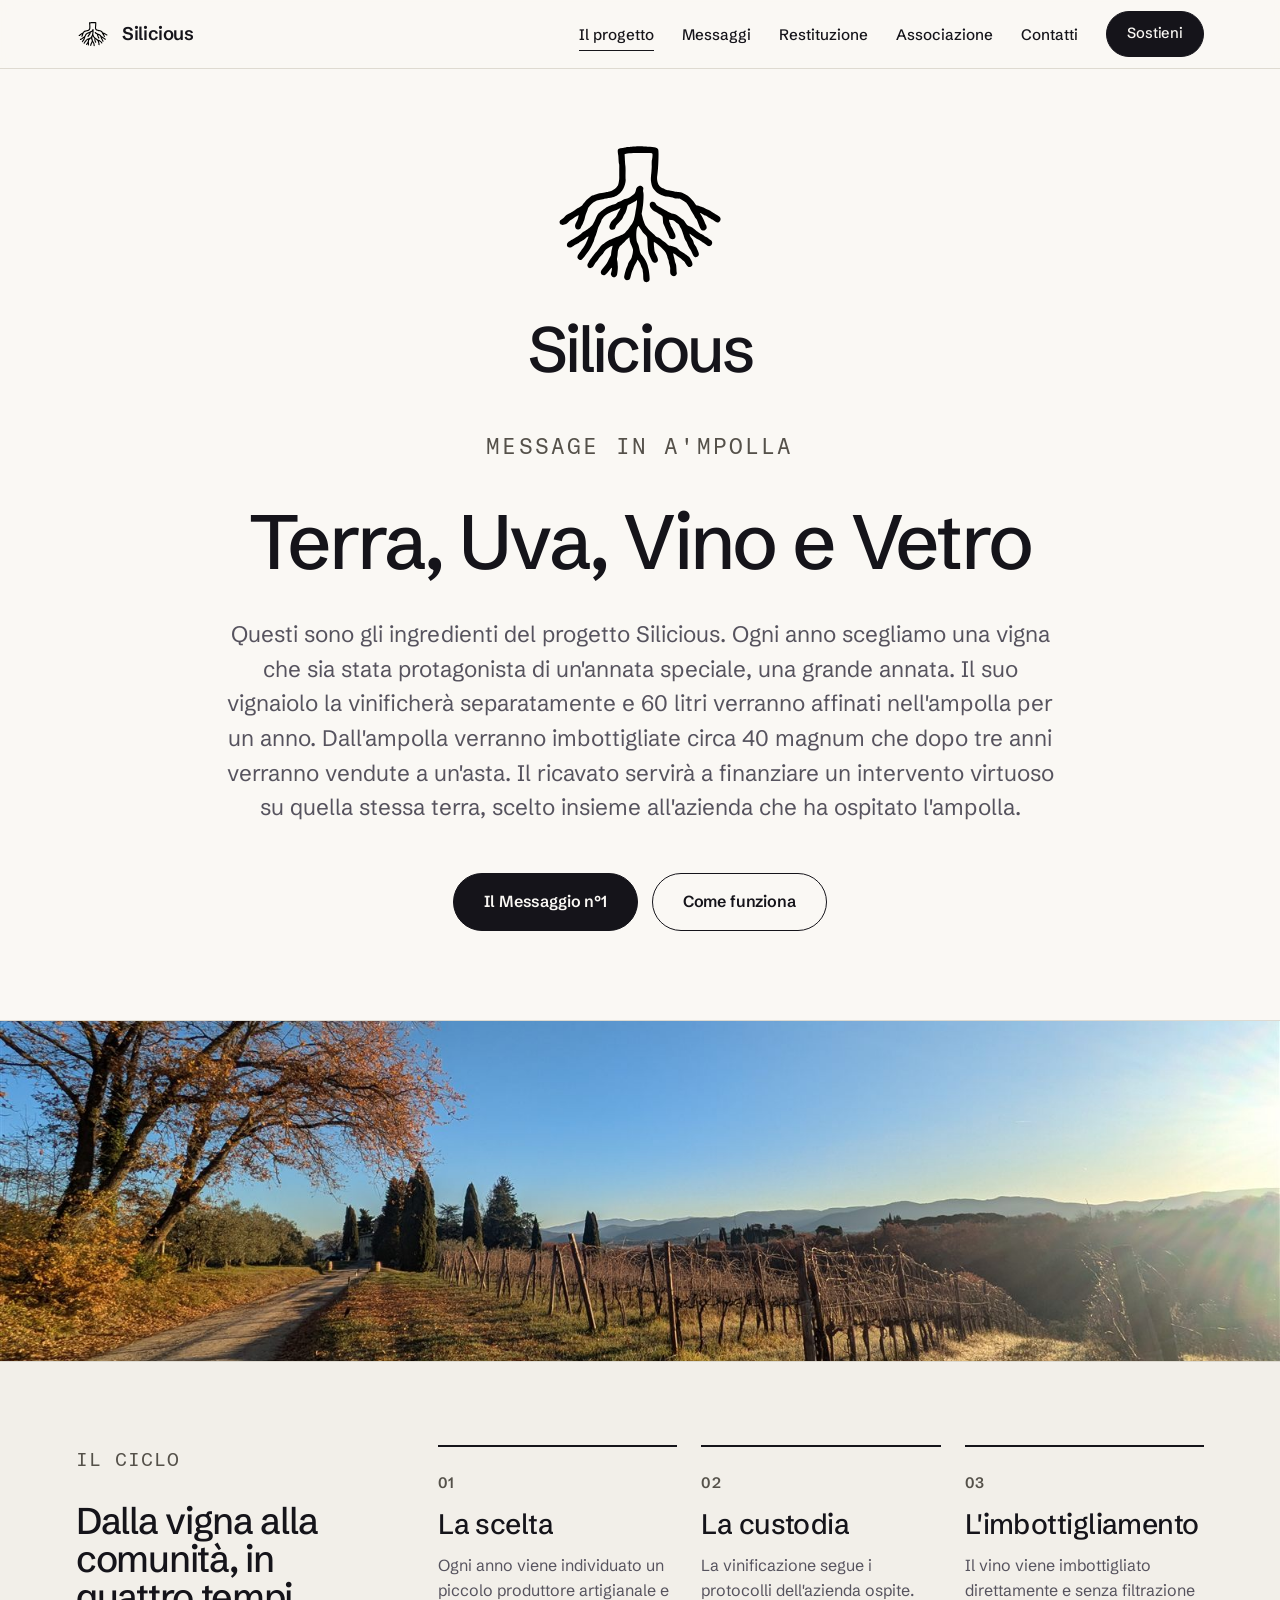
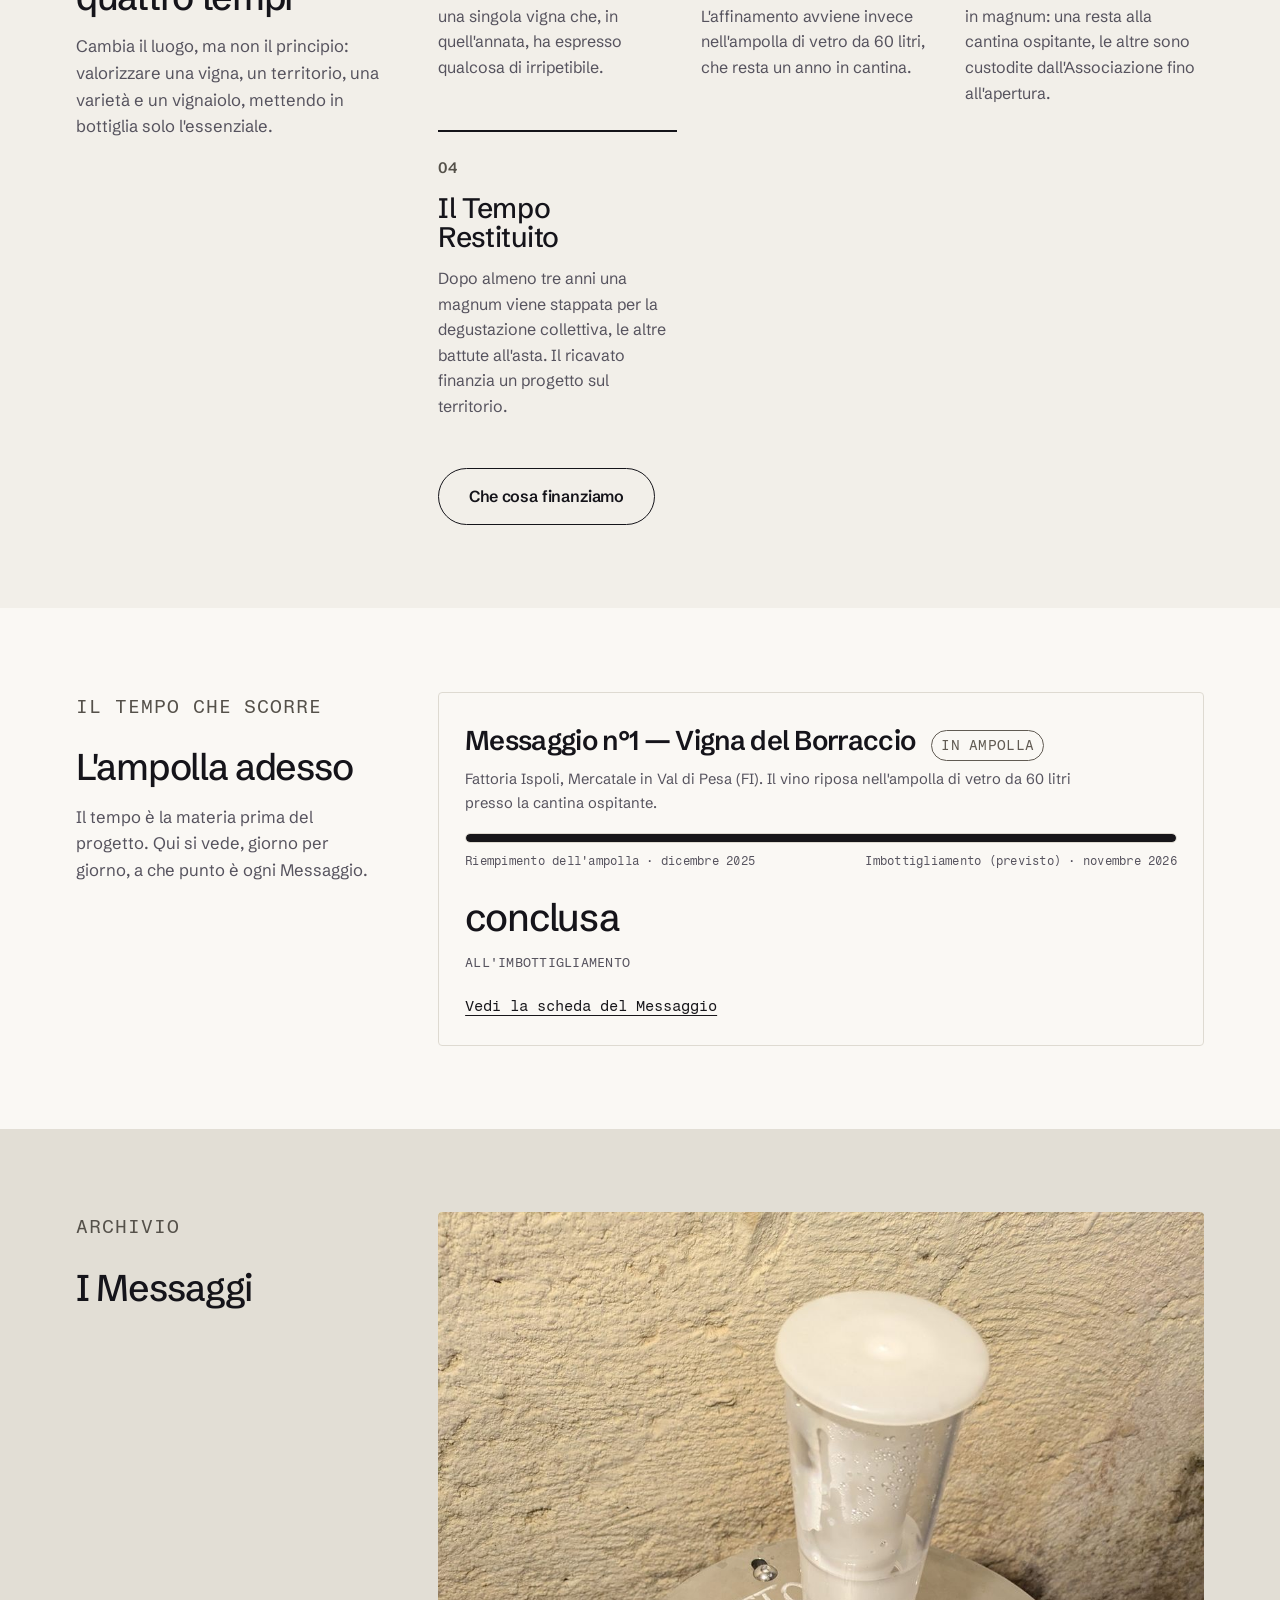
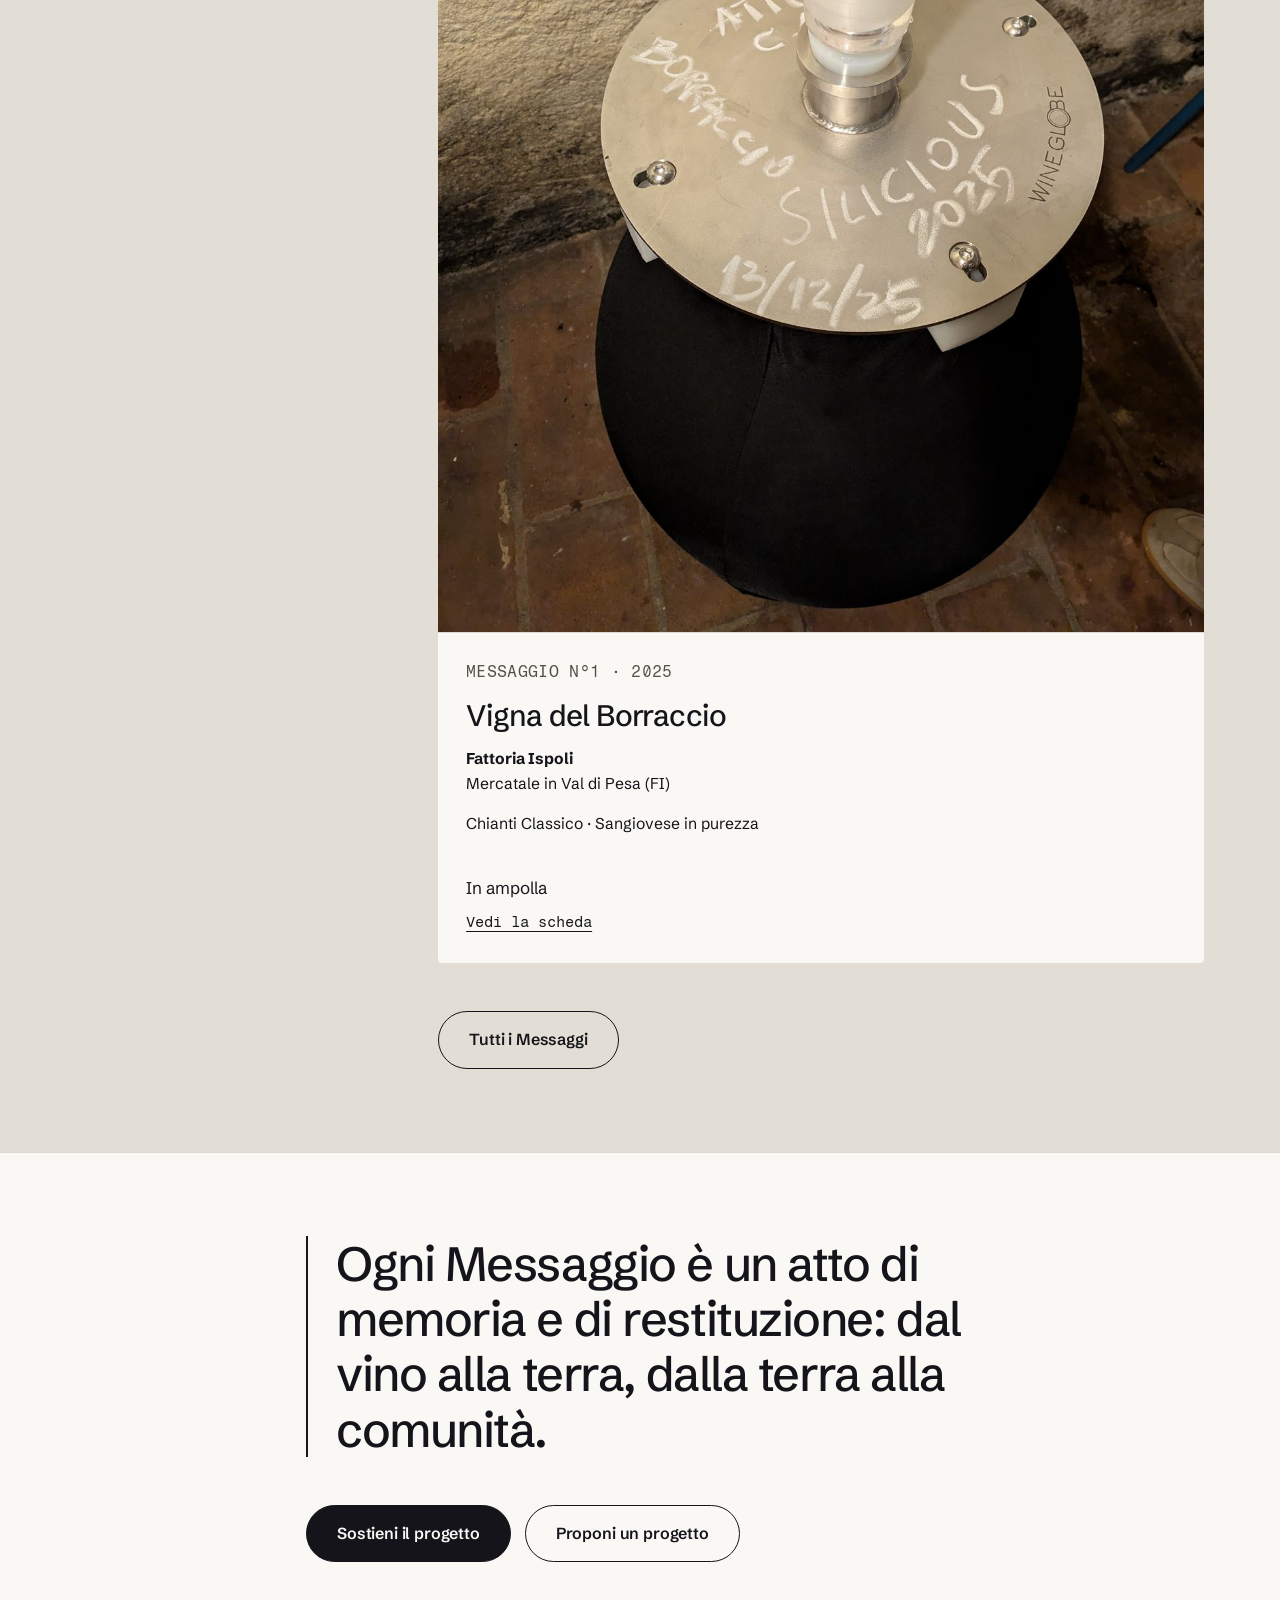
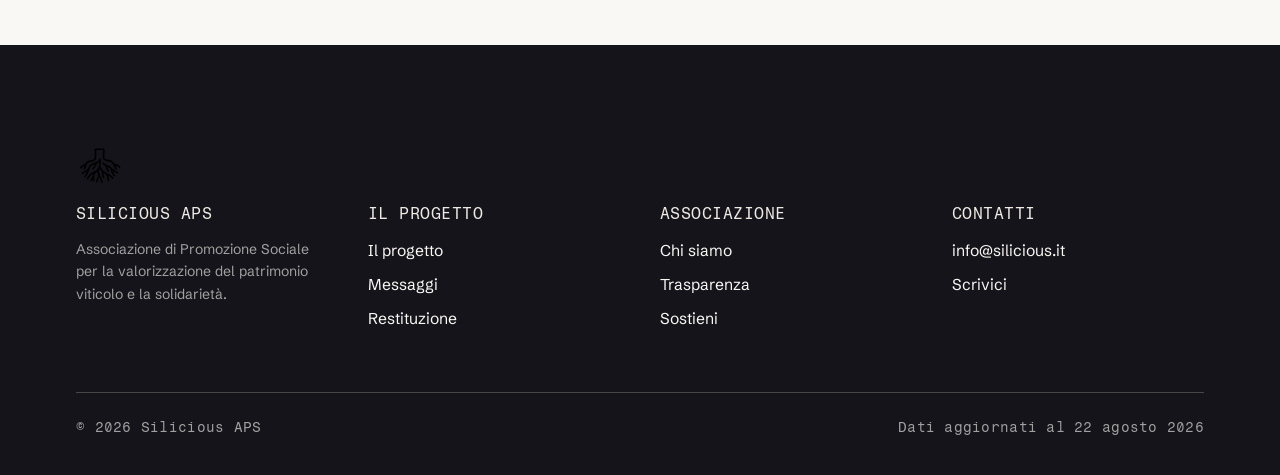
==== commit 15b9d6a6: "Una sola foto di Marco, panorama in home, strade chiare verso il Messaggio - Tolta la 24, la seconda" ====
--- a/index.html
+++ b/index.html
@@ -12,7 +12,7 @@
 <meta property="og:title" content="Silicious — Message in a'mpolla">
 <meta property="og:description" content="Un solo vino, una sola vigna, un'ampolla di vetro da 60 litri. Ogni Messaggio è un atto di memoria e di restituzione.">
 <meta property="og:url" content="https://silicious.it/">
-<meta property="og:image" content="https://silicious.it/assets/img/messaggio-01/vigna-brina.jpg">
+<meta property="og:image" content="https://silicious.it/assets/img/messaggio-01/vigna-panorama.jpg">
 <meta property="og:locale" content="it_IT">
 <link rel="preconnect" href="https://fonts.googleapis.com">
 <link rel="preconnect" href="https://fonts.gstatic.com" crossorigin>
@@ -66,8 +66,8 @@
   </section>
 
   <section class="banda-immagine">
-    <img src="assets/img/messaggio-01/vigna-brina.jpg" width="1500" height="1126"
-         alt="I filari della Vigna del Borraccio all'alba del 13 dicembre 2025, con la brina sull'erba e i boschi ancora accesi d'autunno">
+    <img src="assets/img/messaggio-01/vigna-panorama.jpg" width="1600" height="1201"
+         alt="La strada bianca che costeggia i filari della Vigna del Borraccio al mattino, con i cipressi, le colline del Chianti e il sole basso">
   </section>
 
   <section class="alt" id="il-ciclo">
@@ -118,7 +118,7 @@
         <p class="guida">Il tempo è la materia prima del progetto. Qui si vede, giorno per giorno,
           a che punto è ogni Messaggio.</p>
       </div>
-      <div data-blocco="tempo"></div>
+      <div data-blocco="tempo" data-base=""></div>
     </div>
   </section>
 
--- a/assets/css/style.css
+++ b/assets/css/style.css
@@ -321,13 +321,17 @@
 }
 
 .galleria { display: grid; gap: 24px; grid-template-columns: repeat(auto-fit, minmax(300px, 1fr)); }
-.galleria .figura img { aspect-ratio: 4 / 5; object-fit: cover; }
+/* Le fotografie del progetto sono tutte verticali 3:4. Il riquadro ha lo
+   stesso rapporto, così non viene ritagliato niente. object-position in alto
+   è una rete di sicurezza: se un giorno finisce qui una foto di formato
+   diverso, a essere sacrificati sono i piedi, non le teste. */
+.galleria .figura img { aspect-ratio: 3 / 4; object-fit: cover; object-position: center top; }
 .galleria .figura.orizzontale img { aspect-ratio: 4 / 3; }
 
 /* Schede con fotografia di copertina */
 .scheda.con-foto { padding: 0; overflow: hidden; }
 .scheda.con-foto .copertina {
-  width: 100%; aspect-ratio: 4 / 3; object-fit: cover;
+  width: 100%; aspect-ratio: 3 / 4; object-fit: cover; object-position: center top;
   border-bottom: 1px solid var(--linea); background: var(--carta-alt);
 }
 .scheda.con-foto .corpo { padding: 26px 28px 28px; display: flex; flex-direction: column; flex: 1; }
@@ -654,3 +658,23 @@
     }
   }
 }
+
+/* --------------------- Rimandi alla scheda del Messaggio ------------------
+   Il blocco "L'ampolla adesso" e le schede d'archivio devono dire a voce
+   alta dove portano: prima il titolo era testo muto e il rimando non si
+   vedeva. -------------------------------------------------------------- */
+
+.tempo a.titolo { color: var(--inchiostro); text-decoration: none; }
+.tempo a.titolo:hover { text-decoration: underline; text-underline-offset: 5px; }
+
+.vai-scheda {
+  display: inline-block;
+  font-family: var(--mono);
+  font-size: .92rem;
+  color: var(--accento);
+  text-decoration: underline;
+  text-underline-offset: 4px;
+}
+.tempo .vai-scheda { margin-top: 22px; }
+.scheda .piede .vai-scheda { margin-top: 10px; display: block; }
+.scheda-link:hover .vai-scheda { color: var(--inchiostro); }
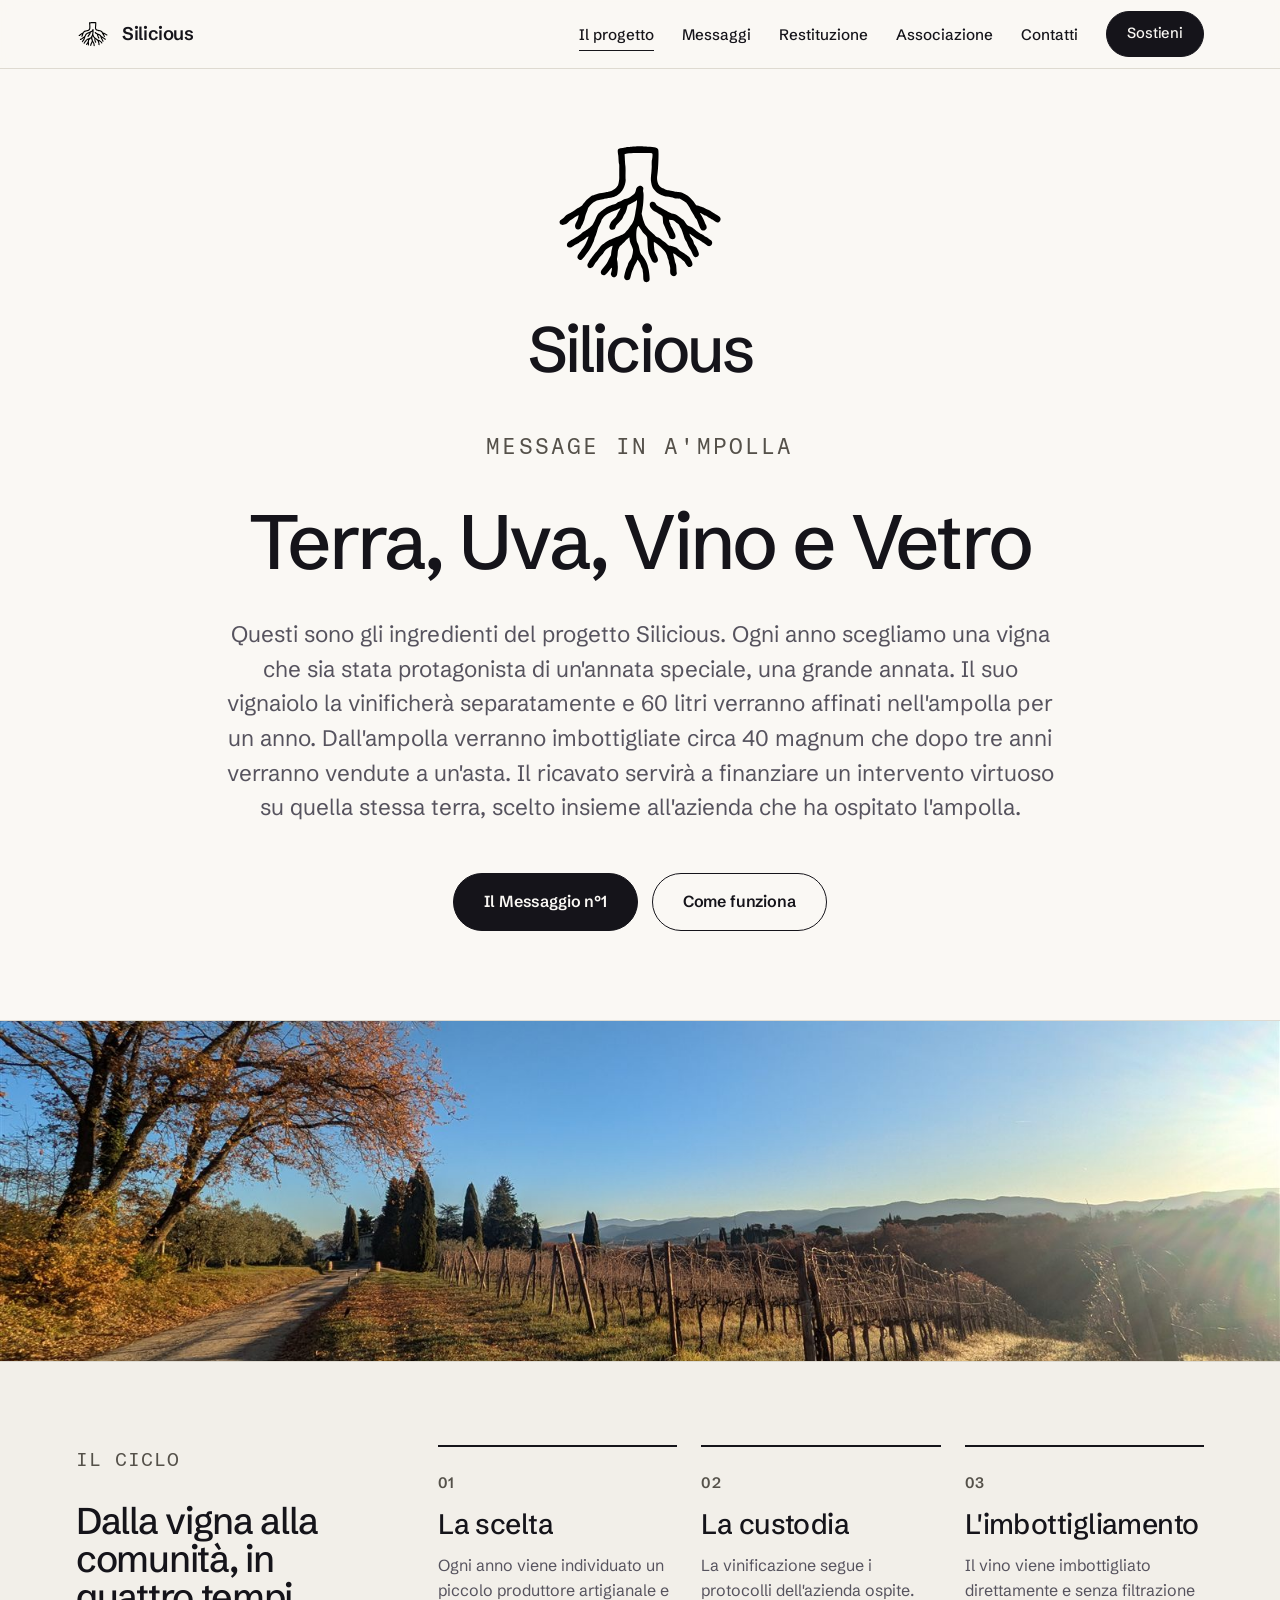
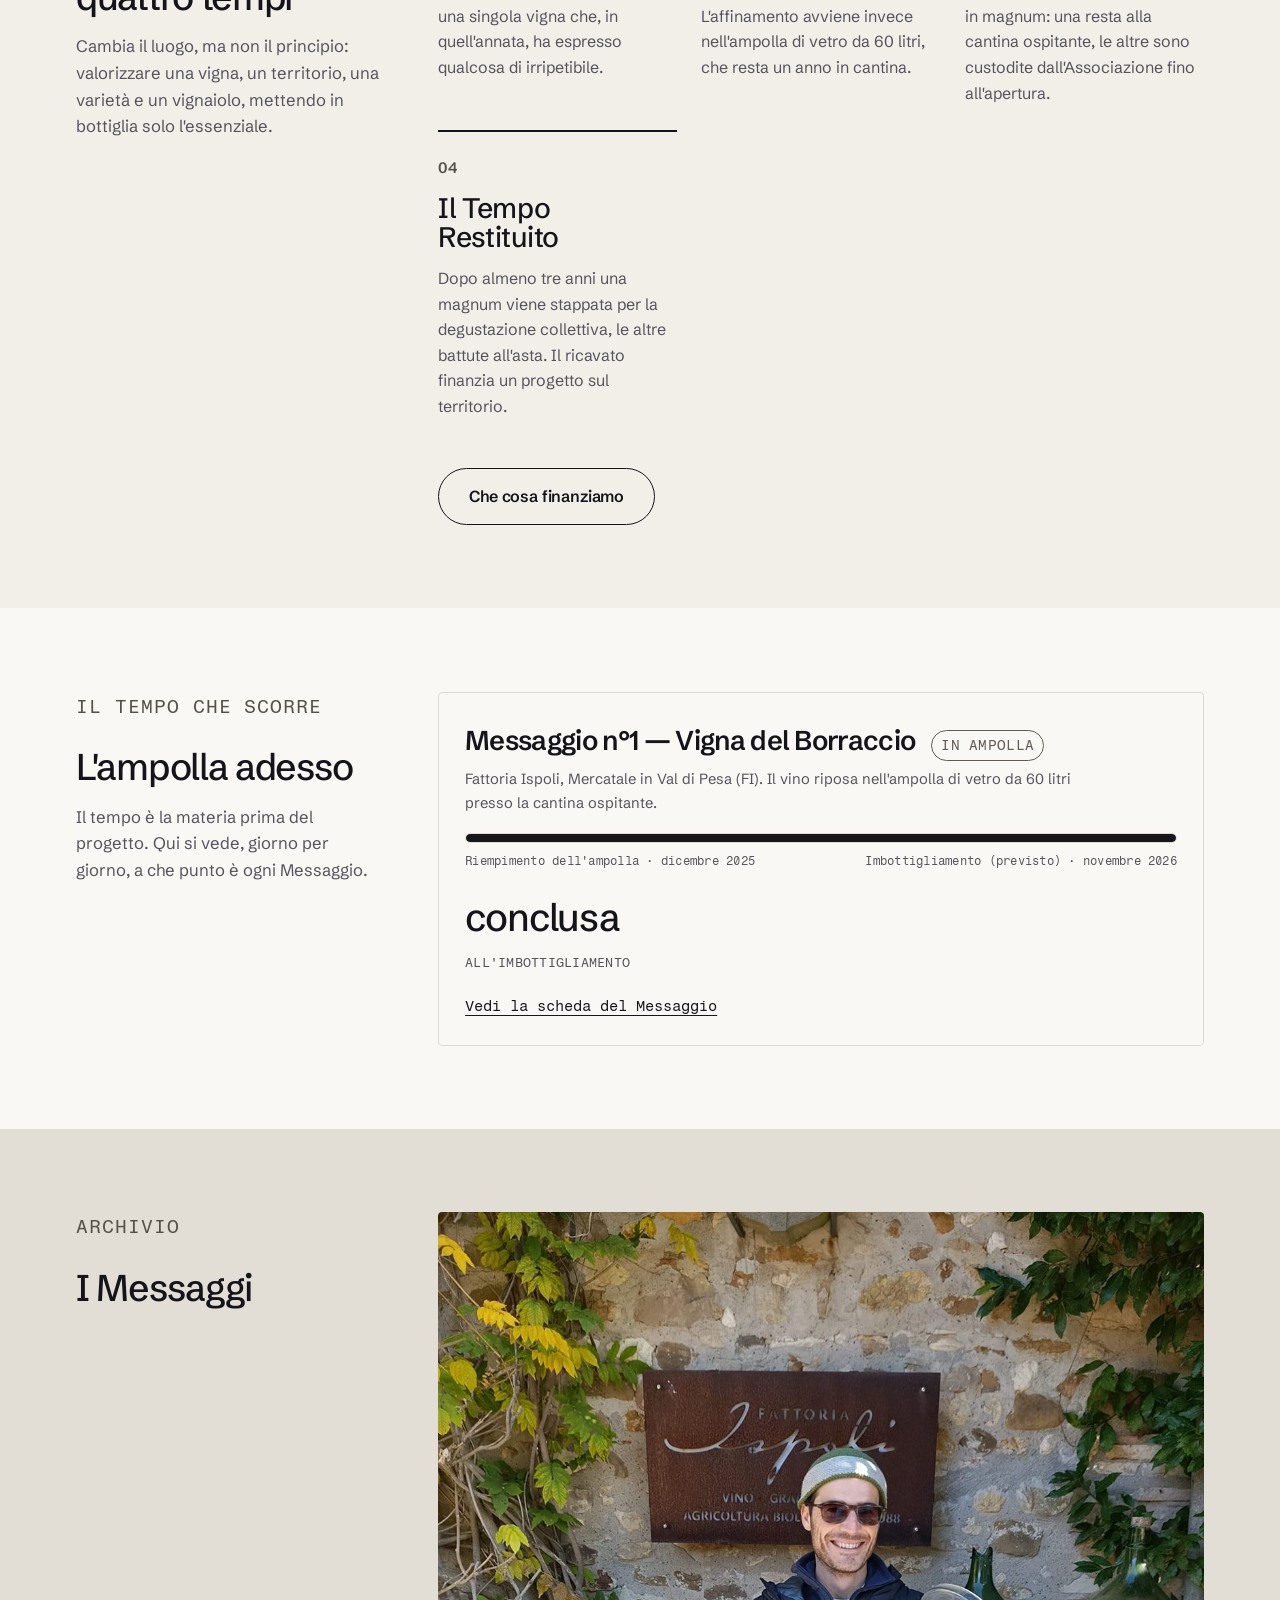
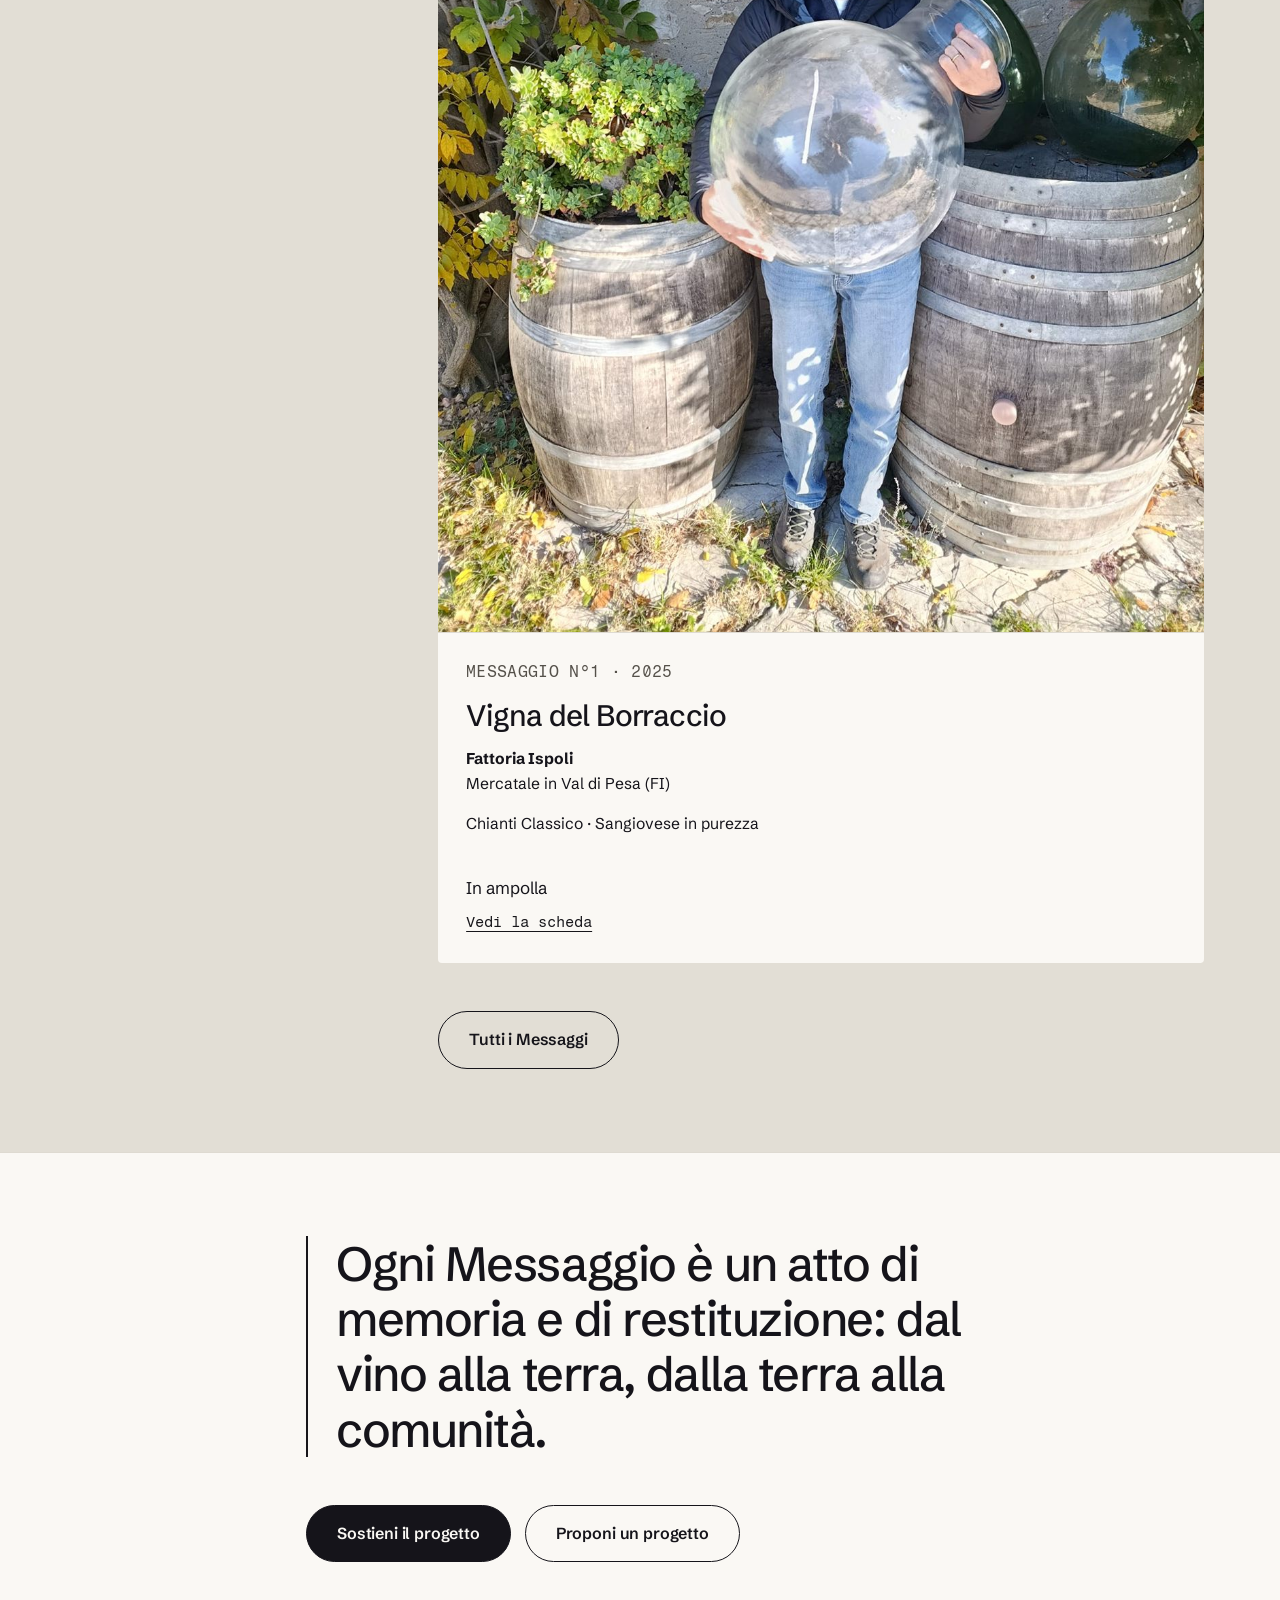
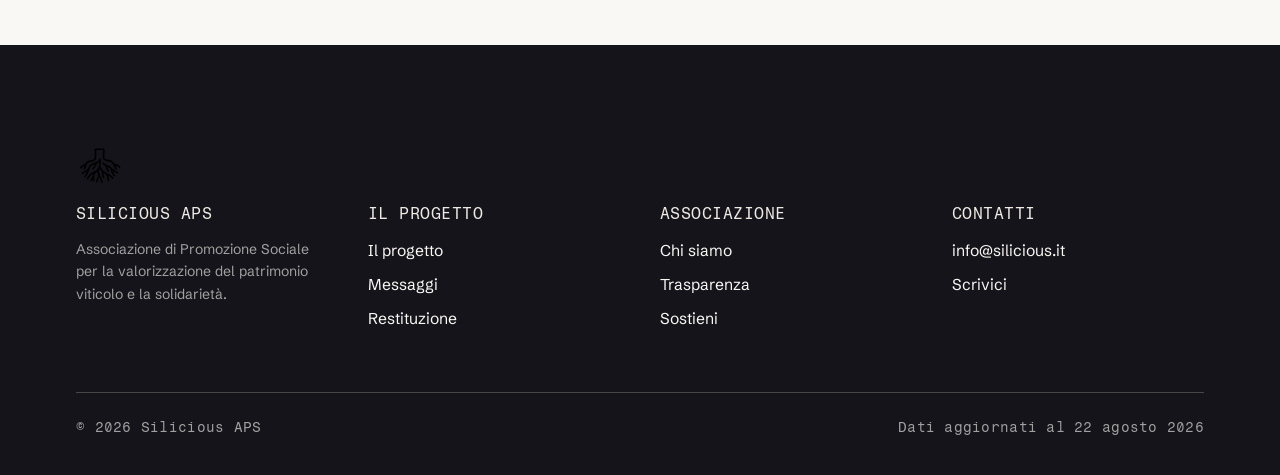
==== commit 6bb48e5c: "Foto di presentazione, e il sito non contatta più nessuno La scheda del Messaggio n°1 ha come immagi" ====
--- a/index.html
+++ b/index.html
@@ -14,9 +14,6 @@
 <meta property="og:url" content="https://silicious.it/">
 <meta property="og:image" content="https://silicious.it/assets/img/messaggio-01/vigna-panorama.jpg">
 <meta property="og:locale" content="it_IT">
-<link rel="preconnect" href="https://fonts.googleapis.com">
-<link rel="preconnect" href="https://fonts.gstatic.com" crossorigin>
-<link href="https://fonts.googleapis.com/css2?family=Fragment+Mono&family=Schibsted+Grotesk:wght@400;500;600;700&display=swap" rel="stylesheet">
 <link rel="stylesheet" href="assets/css/style.css">
 </head>
 <body>
--- a/assets/css/style.css
+++ b/assets/css/style.css
@@ -1,3 +1,53 @@
+/* ==========================================================================
+   CARATTERI OSPITATI QUI
+   Scaricati una volta da Google Fonts e serviti dal sito stesso. Il motivo
+   non è tecnico ma di riservatezza: caricandoli dai server di Google, ogni
+   visitatore consegnava il proprio indirizzo IP a un terzo senza saperlo e
+   senza poter dire di no. Così il sito, per mostrarsi, non contatta nessuno.
+   Schibsted Grotesk e Fragment Mono — SIL Open Font License 1.1.
+   ========================================================================== */
+
+@font-face {
+  font-family: 'Schibsted Grotesk';
+  font-style: normal;
+  font-weight: 400 700;
+  font-display: swap;
+  src: url('../fonts/SchibstedGrotesk-400_700-latin.woff2') format('woff2');
+  unicode-range: U+0000-00FF, U+0131, U+0152-0153, U+02BB-02BC, U+02C6, U+02DA,
+                 U+02DC, U+0304, U+0308, U+0329, U+2000-206F, U+20AC, U+2122,
+                 U+2191, U+2193, U+2212, U+2215, U+FEFF, U+FFFD;
+}
+@font-face {
+  font-family: 'Schibsted Grotesk';
+  font-style: normal;
+  font-weight: 400 700;
+  font-display: swap;
+  src: url('../fonts/SchibstedGrotesk-400_700-latin-ext.woff2') format('woff2');
+  unicode-range: U+0100-02BA, U+02BD-02C5, U+02C7-02CC, U+02CE-02D7, U+02DD-02FF,
+                 U+0304, U+0308, U+0329, U+1D00-1DBF, U+1E00-1E9F, U+1EF2-1EFF,
+                 U+2020, U+20A0-20AB, U+20AD-20C0, U+2113, U+2C60-2C7F, U+A720-A7FF;
+}
+@font-face {
+  font-family: 'Fragment Mono';
+  font-style: normal;
+  font-weight: 400;
+  font-display: swap;
+  src: url('../fonts/FragmentMono-400-latin.woff2') format('woff2');
+  unicode-range: U+0000-00FF, U+0131, U+0152-0153, U+02BB-02BC, U+02C6, U+02DA,
+                 U+02DC, U+0304, U+0308, U+0329, U+2000-206F, U+20AC, U+2122,
+                 U+2191, U+2193, U+2212, U+2215, U+FEFF, U+FFFD;
+}
+@font-face {
+  font-family: 'Fragment Mono';
+  font-style: normal;
+  font-weight: 400;
+  font-display: swap;
+  src: url('../fonts/FragmentMono-400-latin-ext.woff2') format('woff2');
+  unicode-range: U+0100-02BA, U+02BD-02C5, U+02C7-02CC, U+02CE-02D7, U+02DD-02FF,
+                 U+0304, U+0308, U+0329, U+1D00-1DBF, U+1E00-1E9F, U+1EF2-1EFF,
+                 U+2020, U+20A0-20AB, U+20AD-20C0, U+2113, U+2C60-2C7F, U+A720-A7FF;
+}
+
 /* ==========================================================================
    Silicious APS — foglio di stile unico
    Palette e tipografia del progetto. Modificare qui i colori del sito.
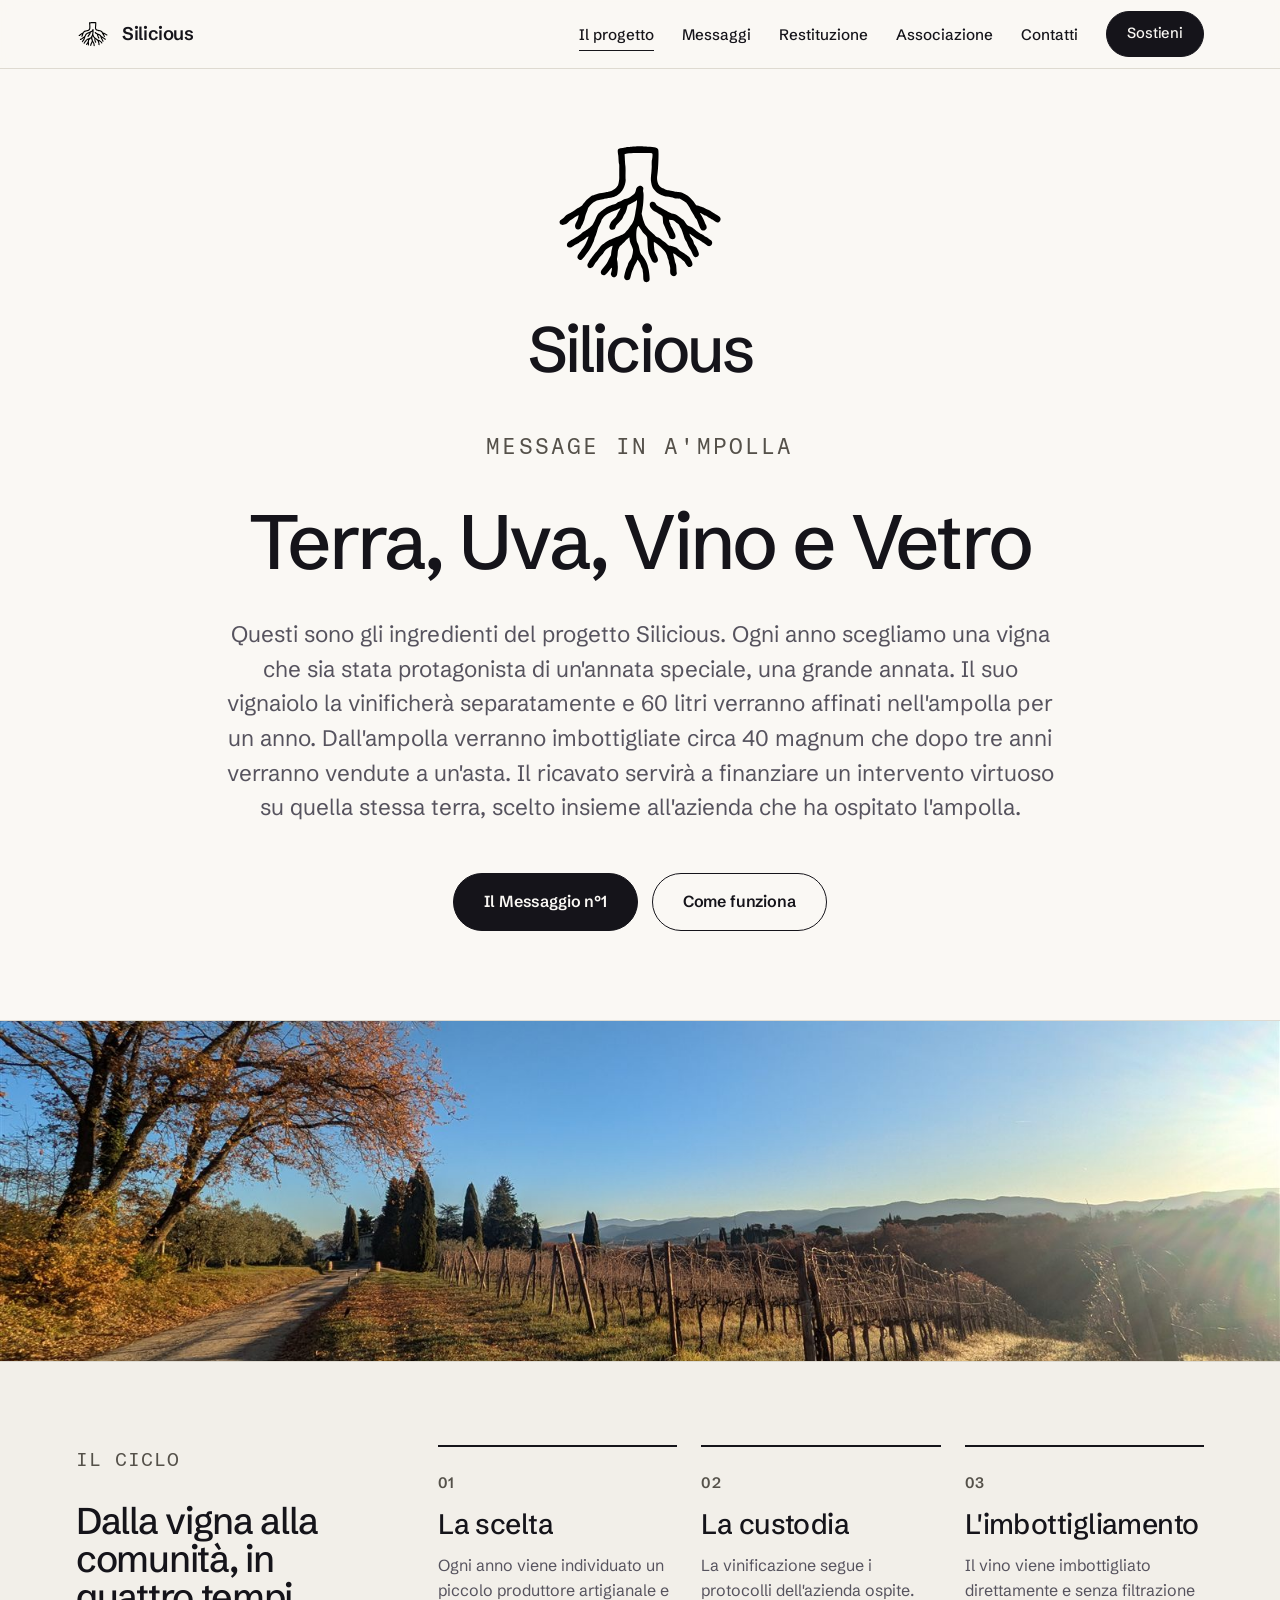
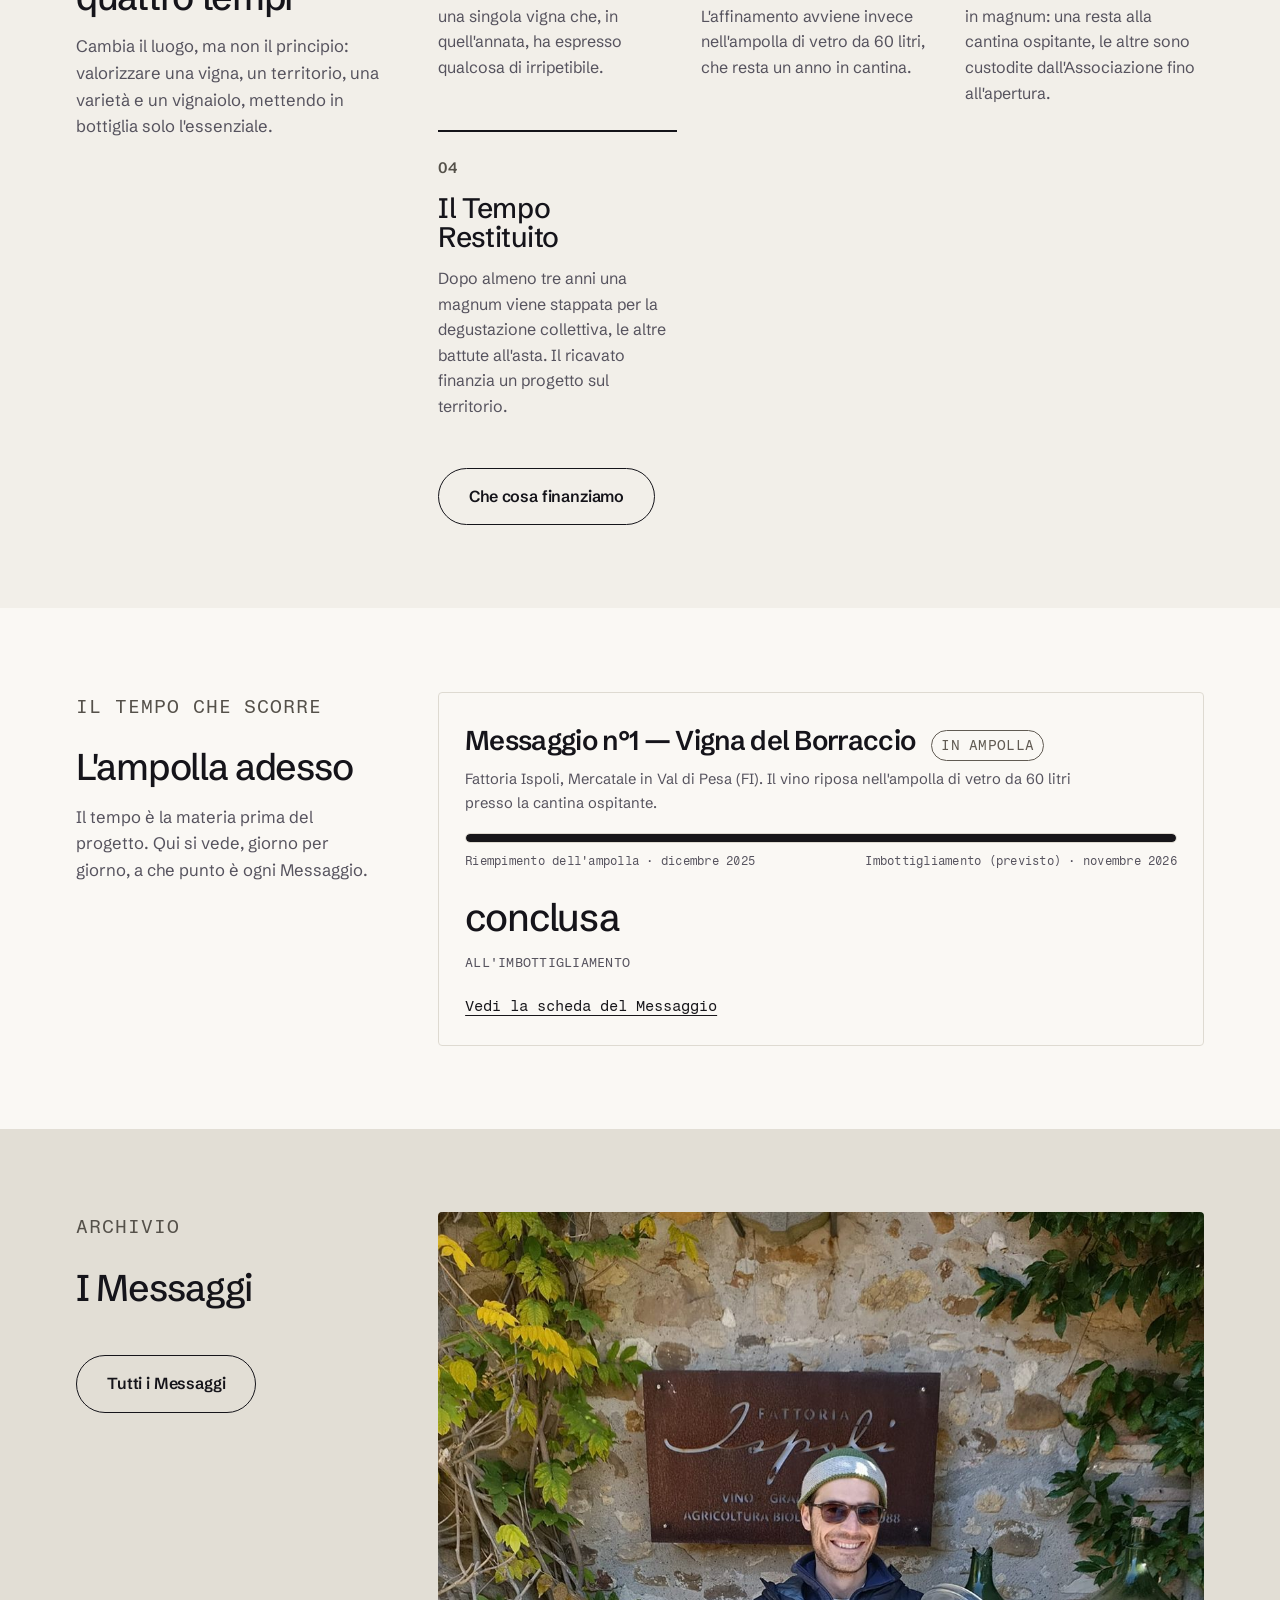
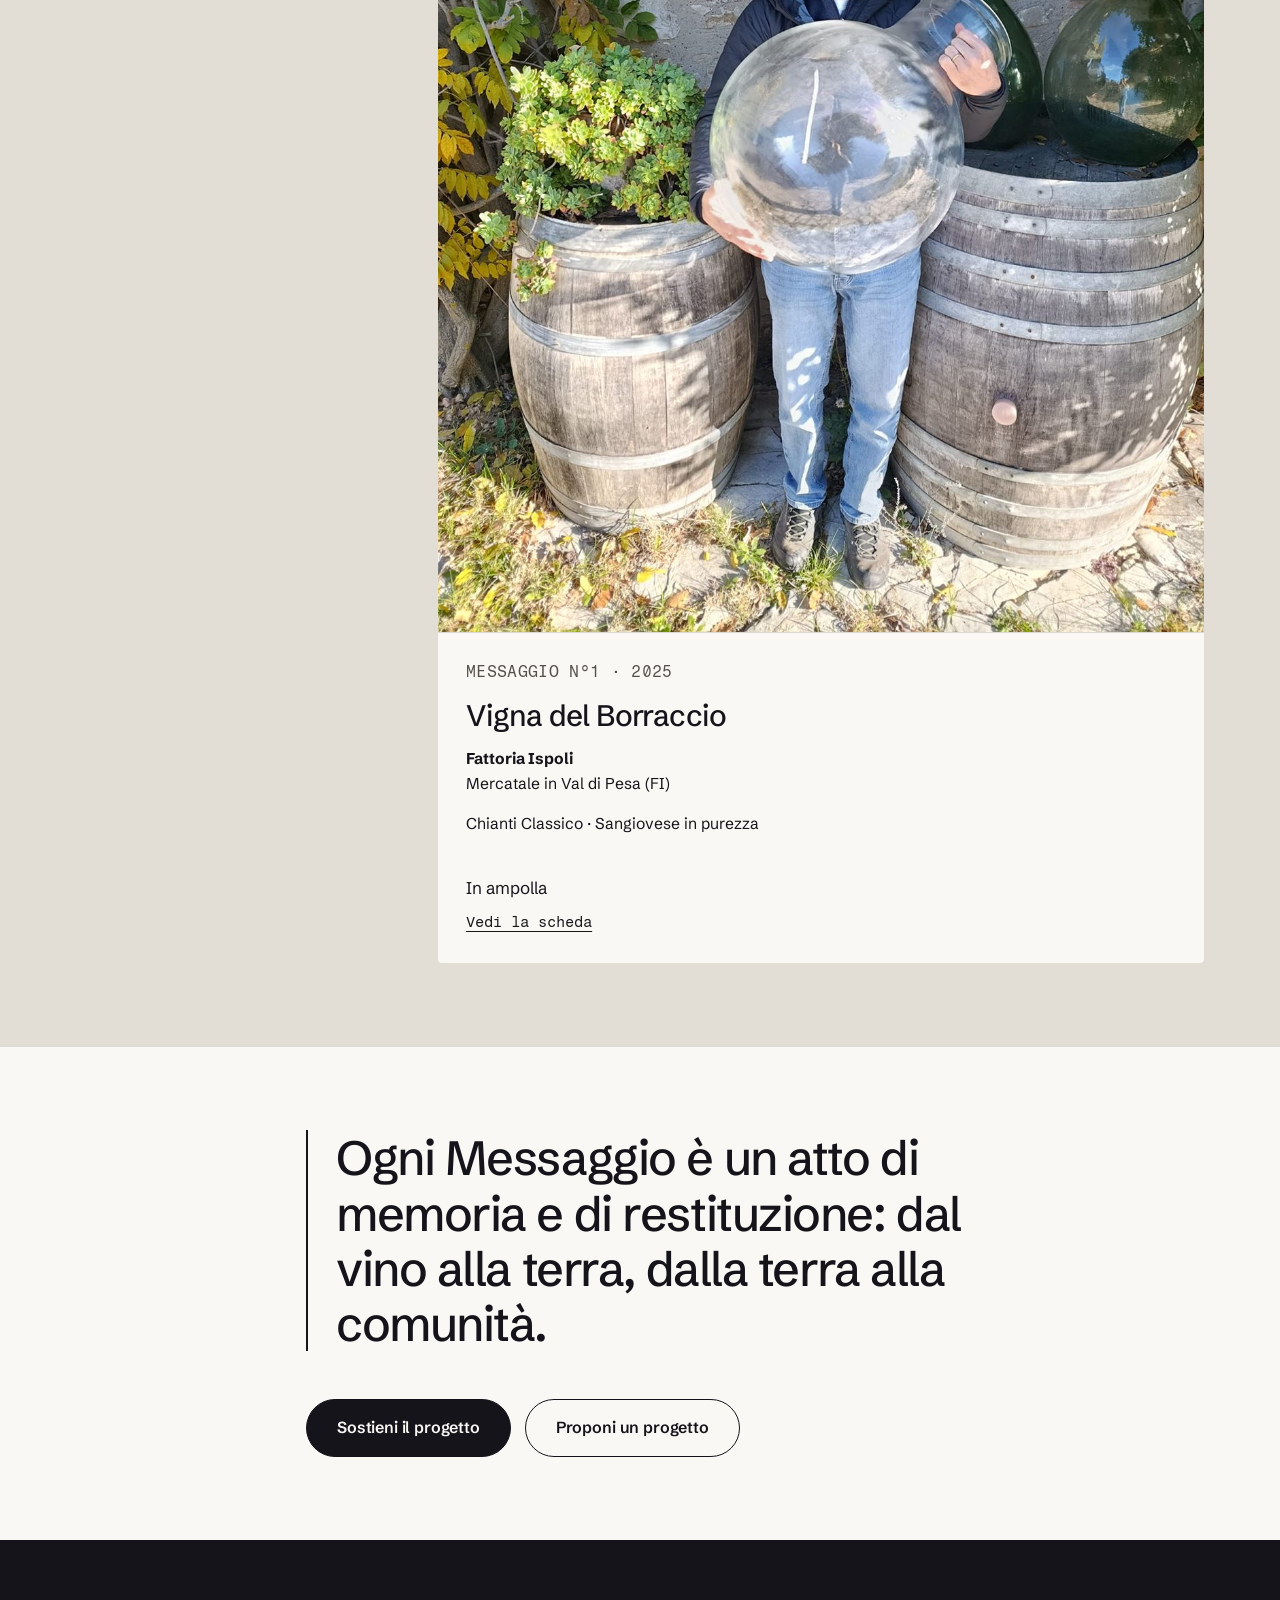
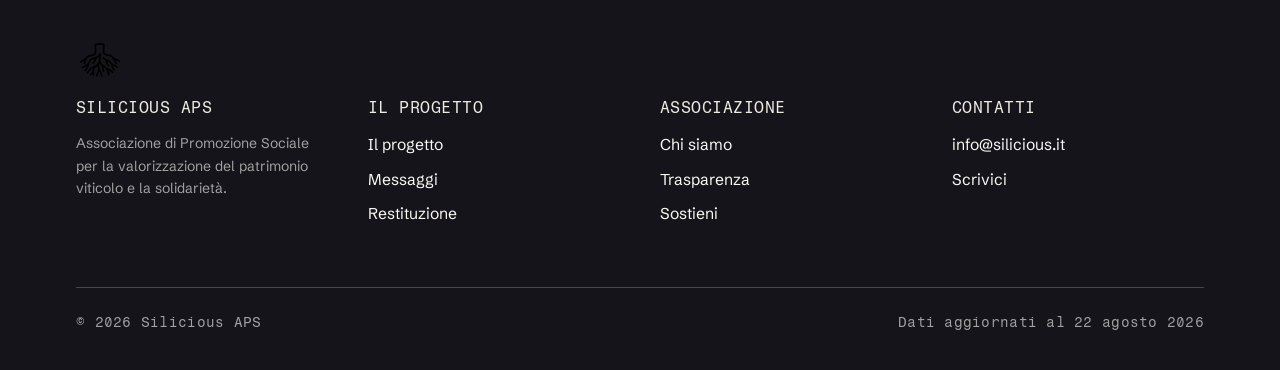
==== commit 442e43d4: "Il bottone "Tutti i Messaggi" passa sotto il titolo della sezione Era in fondo alla sezione, dopo le" ====
--- a/index.html
+++ b/index.html
@@ -8,11 +8,13 @@
 <link rel="canonical" href="https://silicious.it/">
 <link rel="alternate" hreflang="it" href="https://silicious.it/">
 <link rel="icon" href="assets/img/logo-mark.svg?v=3" type="image/svg+xml">
+<link rel="icon" href="assets/img/icona-512.png" sizes="512x512" type="image/png">
+<link rel="apple-touch-icon" href="assets/img/icona-180.png">
 <meta property="og:type" content="website">
 <meta property="og:title" content="Silicious — Message in a'mpolla">
 <meta property="og:description" content="Un solo vino, una sola vigna, un'ampolla di vetro da 60 litri. Ogni Messaggio è un atto di memoria e di restituzione.">
 <meta property="og:url" content="https://silicious.it/">
-<meta property="og:image" content="https://silicious.it/assets/img/messaggio-01/vigna-panorama.jpg">
+<meta property="og:image" content="https://silicious.it/assets/img/anteprima-social.png">
 <meta property="og:locale" content="it_IT">
 <link rel="stylesheet" href="assets/css/style.css">
 </head>
@@ -124,11 +126,11 @@
       <div class="intestazione-sezione">
         <p class="occhiello">Archivio</p>
         <h2>I Messaggi</h2>
+        <div class="btn-riga">
+          <a class="btn btn-ghost" href="messaggi/index.html">Tutti i Messaggi</a>
+        </div>
       </div>
       <div class="griglia griglia-3" data-blocco="archivio" data-base=""></div>
-      <div class="btn-riga">
-        <a class="btn btn-ghost" href="messaggi/index.html">Tutti i Messaggi</a>
-      </div>
     </div>
   </section>
 
